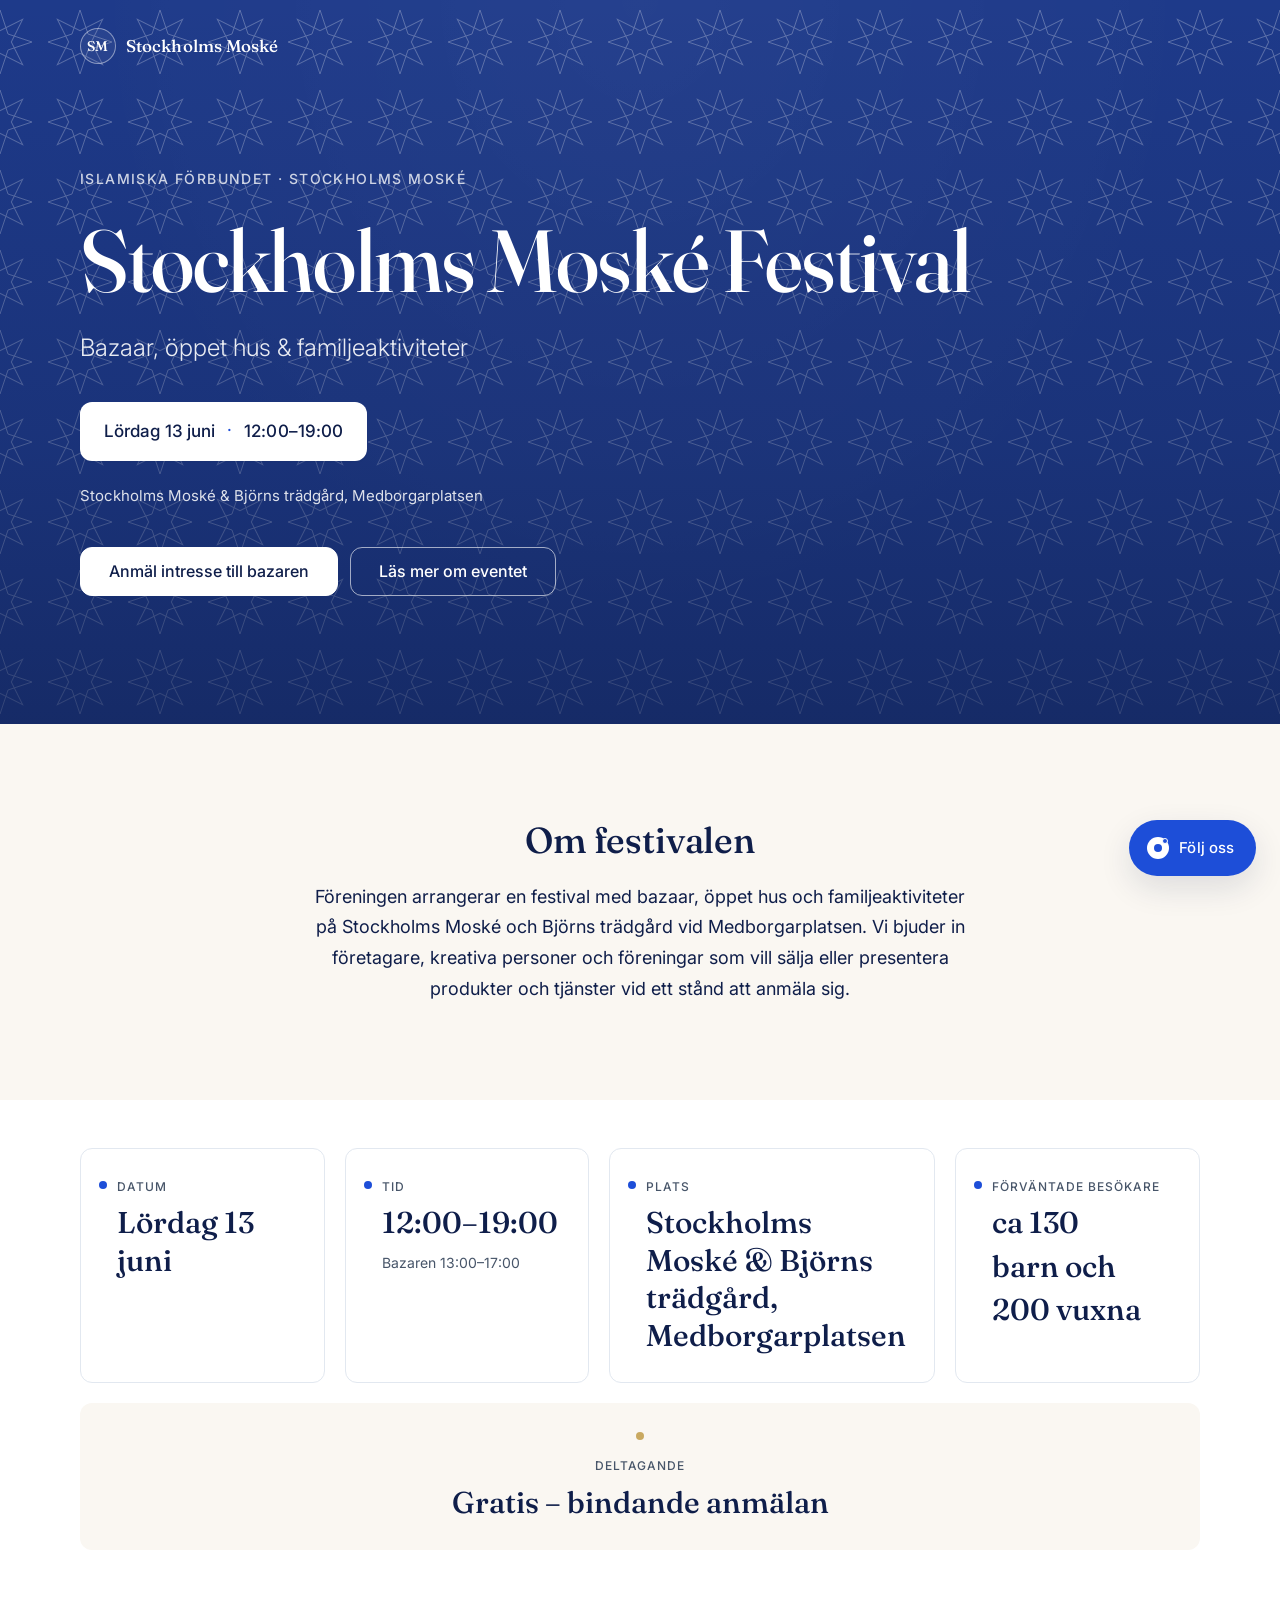
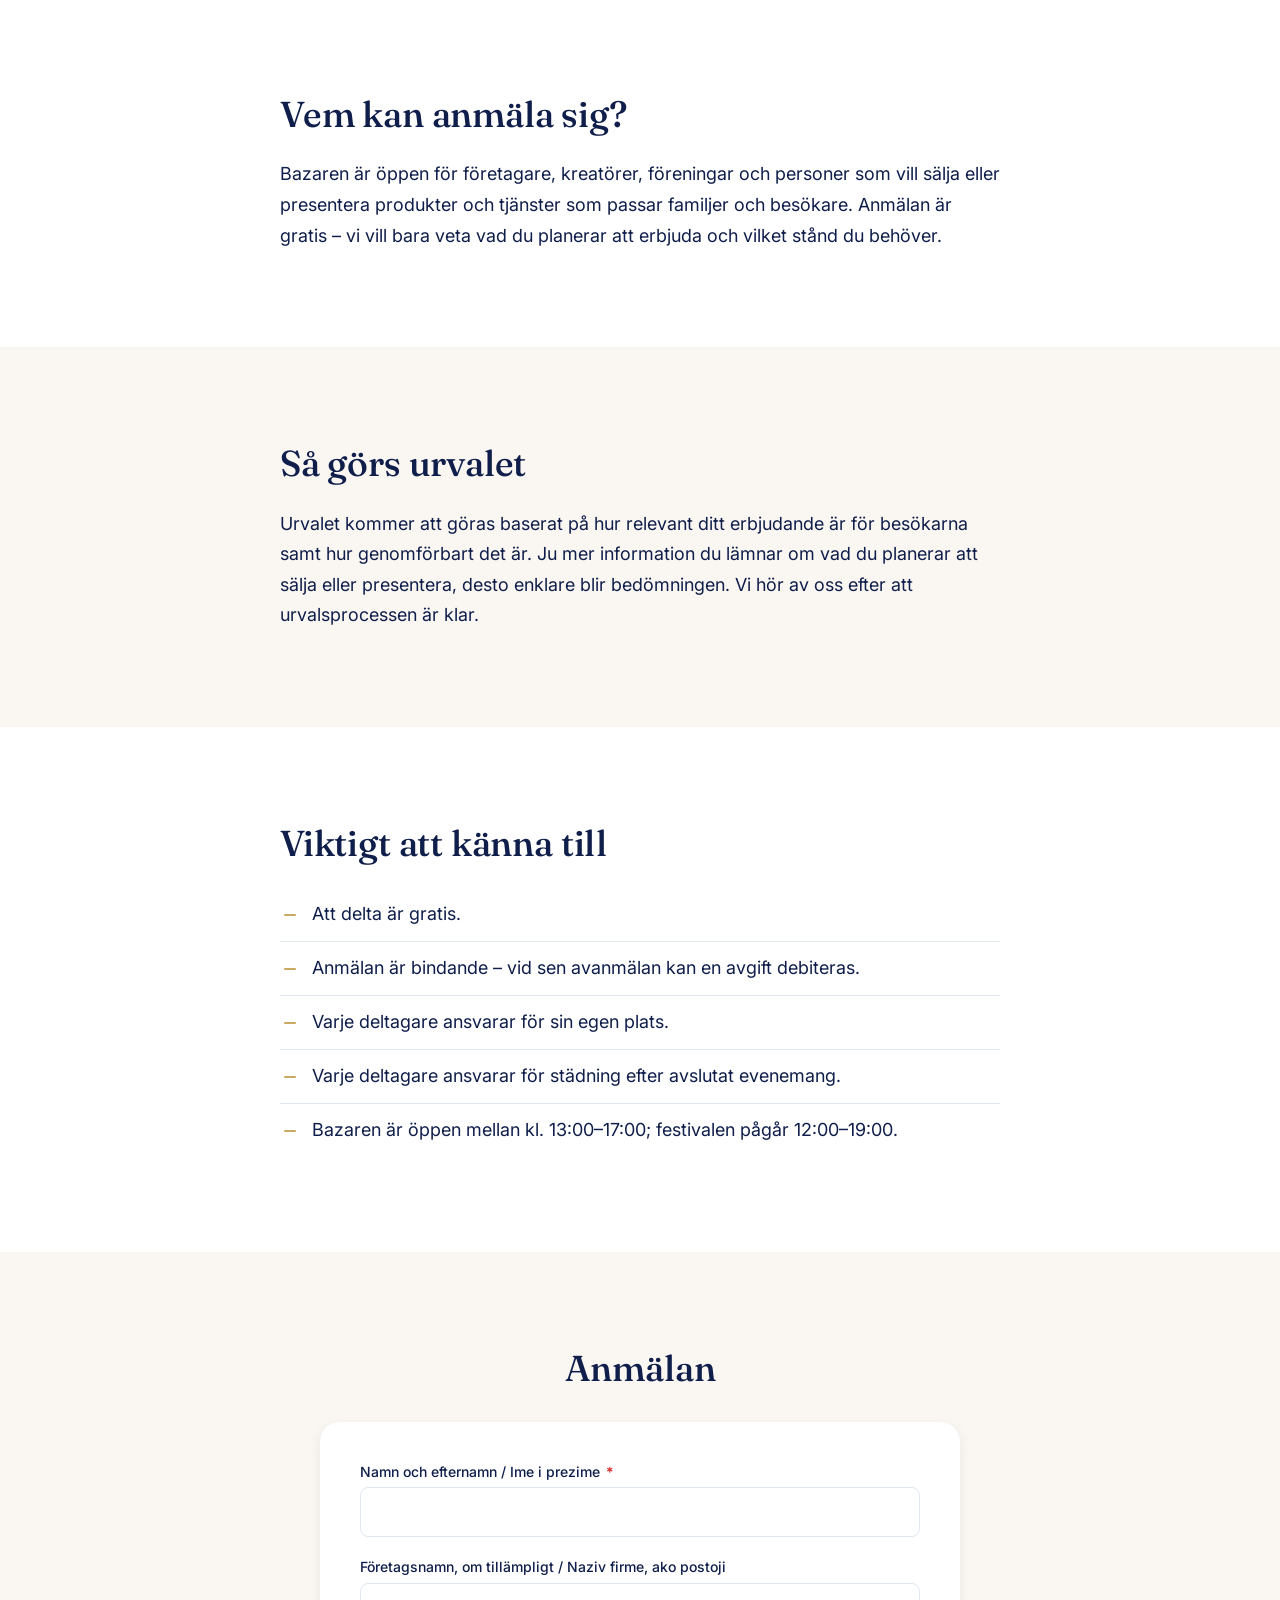
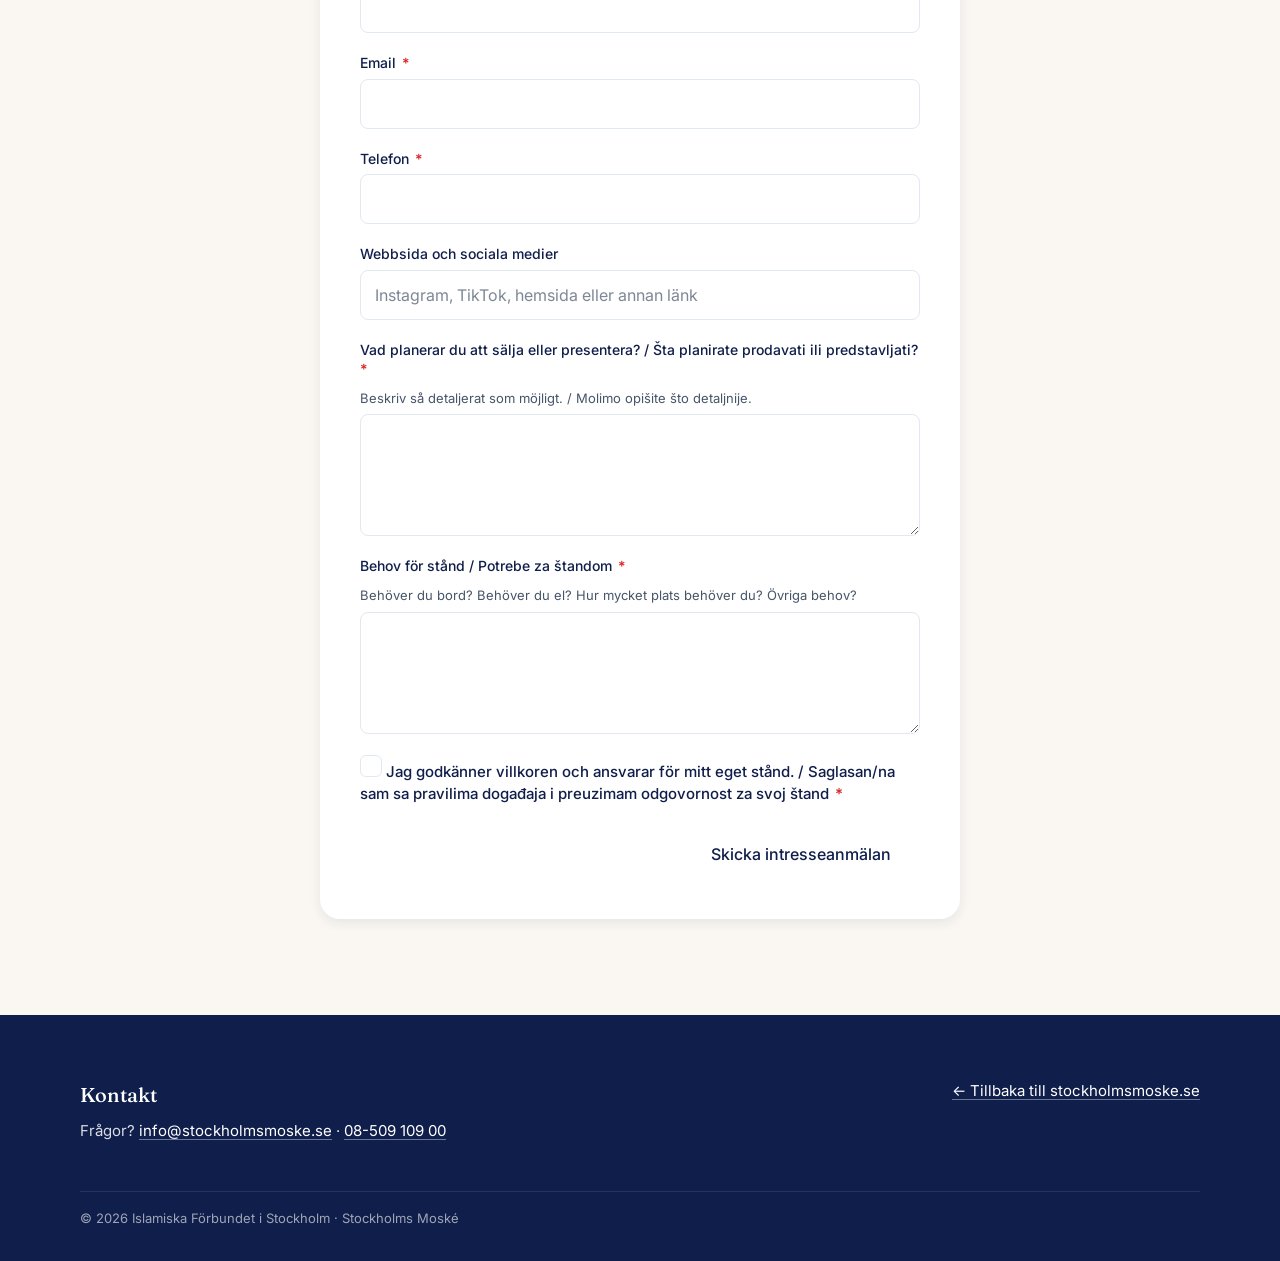
==== bajram-basar/index.html @ af9300a0 "Update deploy domain to stockholmsmoske.karimkhalil.se Site is hosted as a subdomain on karimkhalil." ====
<!DOCTYPE html>
<html lang="sv">
<head>
  <meta charset="utf-8">
  <meta name="viewport" content="width=device-width, initial-scale=1">

  <title>Stockholms Moské Festival – Bazaar, öppet hus & familjeaktiviteter</title>
  <meta name="description" content="Stockholms Moské Festival 2026 – bazaar, öppet hus och familjeaktiviteter på Medborgarplatsen. Anmäl ditt intresse till bazaren här.">

  <meta name="theme-color" content="#0f1e4a">
  <meta name="robots" content="index,follow">

  <!-- Open Graph -->
  <meta property="og:type" content="website">
  <meta property="og:locale" content="sv_SE">
  <meta property="og:site_name" content="Stockholms Moské">
  <meta property="og:title" content="Stockholms Moské Festival – Bazaar, öppet hus & familjeaktiviteter">
  <meta property="og:description" content="Stockholms Moské Festival 2026 – bazaar, öppet hus och familjeaktiviteter på Medborgarplatsen. Anmäl ditt intresse till bazaren här.">
  <meta property="og:image" content="assets/og-festival.jpg">
  <meta property="og:url" content="https://stockholmsmoske.karimkhalil.se/bajram-basar/">

  <!-- Twitter card -->
  <meta name="twitter:card" content="summary_large_image">
  <meta name="twitter:title" content="Stockholms Moské Festival – Bazaar, öppet hus & familjeaktiviteter">
  <meta name="twitter:description" content="Stockholms Moské Festival 2026 – bazaar, öppet hus och familjeaktiviteter på Medborgarplatsen. Anmäl ditt intresse till bazaren här.">
  <meta name="twitter:image" content="assets/og-festival.jpg">

  <!-- Fonts -->
  <link rel="preconnect" href="https://fonts.googleapis.com">
  <link rel="preconnect" href="https://fonts.gstatic.com" crossorigin>
  <link rel="stylesheet" href="https://fonts.googleapis.com/css2?family=Fraunces:opsz,wght@9..144,400..700&family=Inter:wght@300..700&display=swap">

  <link rel="icon" href="assets/favicon.svg" type="image/svg+xml">
  <link rel="alternate icon" href="assets/favicon.ico">

  <link rel="stylesheet" href="styles.css">
</head>
<body>

  <a href="#main-content" class="skip-link">Hoppa till innehåll</a>

  <header class="site-header" role="banner">
    <div class="site-header__inner">
      <a class="site-logo" href="https://stockholmsmoske.se" aria-label="Stockholms Moské – startsida">
        <span class="site-logo__mark" aria-hidden="true">SM</span>
        <span class="site-logo__text">Stockholms Moské</span>
      </a>
    </div>
  </header>

  <main id="main-content">

    <section id="hero" class="hero" aria-labelledby="hero-title">
      <div class="hero__inner">
        <p class="hero__eyebrow">Islamiska Förbundet · Stockholms Moské</p>
        <h1 id="hero-title" class="hero__title" data-bind="eventTitle">Stockholms Moské Festival</h1>
        <p class="hero__subtitle" data-bind="eventSubtitle">Bazaar, öppet hus &amp; familjeaktiviteter</p>

        <div class="hero__meta">
          <span class="hero__meta-item hero__meta-item--date" data-bind="eventDate">Lördag 13 juni</span>
          <span class="hero__meta-sep" aria-hidden="true">·</span>
          <span class="hero__meta-item hero__meta-item--time" data-bind="eventTime">12:00–19:00</span>
        </div>

        <p class="hero__location" data-bind="eventLocation">Stockholms Moské &amp; Björns trädgård, Medborgarplatsen</p>

        <div class="hero__cta" role="group" aria-label="Snabblänkar">
          <a class="btn btn--primary" href="#anmal" data-bind="heroButtonText">Anmäl intresse till bazaren</a>
          <a class="btn btn--secondary" href="#info">Läs mer om eventet</a>
        </div>
      </div>
    </section>

    <section id="info" class="section section--intro" aria-labelledby="info-title">
      <div class="section__inner">
        <h2 id="info-title" class="section__title">Om festivalen</h2>
        <p class="section__lede" data-bind="introText">Föreningen arrangerar en festival med bazaar, öppet hus och familjeaktiviteter på Stockholms Moské och Björns trädgård vid Medborgarplatsen. Vi bjuder in företagare, kreativa personer och föreningar som vill sälja eller presentera produkter och tjänster vid ett stånd att anmäla sig.</p>
      </div>
    </section>

    <section id="info-cards" class="section section--cards" aria-labelledby="info-cards-title">
      <div class="section__inner">
        <h2 id="info-cards-title" class="section__title visually-hidden">Snabbfakta</h2>

        <ul class="info-cards" role="list">
          <li class="info-card">
            <span class="info-card__label">Datum</span>
            <span class="info-card__value" data-bind="eventDate">Lördag 13 juni</span>
          </li>
          <li class="info-card">
            <span class="info-card__label">Tid</span>
            <span class="info-card__value" data-bind="eventTime">12:00–19:00</span>
            <span class="info-card__sub">Bazaren <span data-bind="bazaarTime">13:00–17:00</span></span>
          </li>
          <li class="info-card">
            <span class="info-card__label">Plats</span>
            <span class="info-card__value" data-bind="eventLocation">Stockholms Moské &amp; Björns trädgård, Medborgarplatsen</span>
          </li>
          <li class="info-card">
            <span class="info-card__label">Förväntade besökare</span>
            <span class="info-card__value">
              <span data-bind="expectedChildren">130</span> barn
              <span class="info-card__plus" aria-hidden="true">+</span>
              <span data-bind="expectedAdults">200</span> vuxna
            </span>
          </li>
          <li class="info-card info-card--accent">
            <span class="info-card__label">Deltagande</span>
            <span class="info-card__value">Gratis – bindande anmälan</span>
          </li>
        </ul>
      </div>
    </section>

    <section id="vem" class="section section--text" aria-labelledby="vem-title">
      <div class="section__inner">
        <h2 id="vem-title" class="section__title">Vem kan anmäla sig?</h2>
        <p class="section__body" data-bind="whoCanApplyText">Bazaren är öppen för företagare, kreatörer, föreningar och personer som vill sälja eller presentera produkter och tjänster som passar familjer och besökare. Anmälan är gratis – vi vill bara veta vad du planerar att erbjuda och vilket stånd du behöver.</p>
      </div>
    </section>

    <section id="urval" class="section section--text section--alt" aria-labelledby="urval-title">
      <div class="section__inner">
        <h2 id="urval-title" class="section__title">Så görs urvalet</h2>
        <p class="section__body" data-bind="selectionText">Urvalet kommer att göras baserat på hur relevant ditt erbjudande är för besökarna samt hur genomförbart det är. Ju mer information du lämnar om vad du planerar att sälja eller presentera, desto enklare blir bedömningen. Vi hör av oss efter att urvalsprocessen är klar.</p>
      </div>
    </section>

    <section id="viktigt" class="section section--text" aria-labelledby="viktigt-title">
      <div class="section__inner">
        <h2 id="viktigt-title" class="section__title">Viktigt att känna till</h2>
        <div class="markdown" data-bind="importantInfoText">
          <ul>
            <li>Att delta är gratis.</li>
            <li>Anmälan är bindande – vid sen avanmälan kan en avgift debiteras.</li>
            <li>Varje deltagare ansvarar för sin egen plats.</li>
            <li>Varje deltagare ansvarar för städning efter avslutat evenemang.</li>
            <li>Bazaren är öppen mellan kl. 13:00–17:00; festivalen pågår 12:00–19:00.</li>
          </ul>
        </div>
      </div>
    </section>

    <section id="anmal" class="section section--form" aria-labelledby="anmal-title">
      <div class="section__inner">
        <h2 id="anmal-title" class="section__title">Anmälan</h2>

        <!-- Form byggs dynamiskt av script.js, men honeypot-template finns här som referens -->
        <div id="form-container" hidden></div>
        <div id="exhibitors-container" hidden></div>

        <noscript>
          <div class="noscript-fallback" role="alert">
            <p>Anmälningsformuläret kräver JavaScript. Skicka istället din intresseanmälan via e-post till <a href="mailto:info@stockholmsmoske.se">info@stockholmsmoske.se</a> så återkommer vi.</p>
          </div>
        </noscript>
      </div>
    </section>

  </main>

  <footer class="site-footer" role="contentinfo">
    <div class="site-footer__inner">
      <div class="site-footer__contact">
        <h2 class="site-footer__title">Kontakt</h2>
        <p>Frågor? <a href="mailto:info@stockholmsmoske.se">info@stockholmsmoske.se</a> · <a href="tel:+46850910900">08-509 109 00</a></p>
      </div>

      <nav class="site-footer__nav" aria-label="Sekundär navigation">
        <a class="site-footer__back" href="https://stockholmsmoske.se">← Tillbaka till stockholmsmoske.se</a>
      </nav>

      <p class="site-footer__copy">© <span id="footer-year">2026</span> Islamiska Förbundet i Stockholm · Stockholms Moské</p>
    </div>
  </footer>

  <button id="social-fab" type="button" aria-label="Följ Stockholms Moské" aria-haspopup="dialog" aria-expanded="false">
    <span class="social-fab__icon" aria-hidden="true"></span>
    <span class="social-fab__text">Följ oss</span>
  </button>

  <dialog id="social-dialog" class="social-dialog" aria-labelledby="social-dialog-title">
    <div class="social-dialog__inner">
      <div class="social-dialog__head">
        <h2 id="social-dialog-title" class="social-dialog__title">Följ Stockholms Moské</h2>
        <button type="button" class="dialog__close" aria-label="Stäng">×</button>
      </div>
      <ul id="social-list" class="social-list" role="list"></ul>
    </div>
  </dialog>

  <script src="config.js"></script>
  <script src="script.js" defer></script>
</body>
</html>
---- bajram-basar/styles.css ----
/* ==========================================================================
   Stockholms Moské Festival 2026 – Publik sida
   Mobile-first CSS. Breakpoints: 640px, 768px, 1024px, 1280px.
   ========================================================================== */

/* --------------------------------------------------------------------------
   1. Designtokens (matchar SPEC §4)
   -------------------------------------------------------------------------- */
:root {
  /* Navy / royal blue – primärfärg */
  --sm-blue-900: #0f1e4a;
  --sm-blue-800: #172554;
  --sm-blue-700: #1e3a8a;
  --sm-blue-600: #1d4ed8;
  --sm-blue-500: #3b82f6;
  --sm-blue-50:  #eff6ff;

  /* Innehållssektioner */
  --sm-cream: #faf7f2;
  --sm-white: #ffffff;
  --sm-text: #0f1e4a;
  --sm-text-muted: #475569;
  --sm-border: #e2e8f0;

  /* Accenter (sparsamt) */
  --sm-brass: #c9a961;
  --sm-success: #16a34a;
  --sm-error: #dc2626;
  --sm-warning: #d97706;

  /* Layout */
  --sm-radius-sm: 8px;
  --sm-radius-md: 12px;
  --sm-radius-lg: 20px;
  --sm-shadow-sm: 0 1px 2px rgba(15,30,74,0.06);
  --sm-shadow-md: 0 4px 12px rgba(15,30,74,0.08);
  --sm-shadow-lg: 0 12px 32px rgba(15,30,74,0.12);

  /* Typografi */
  --sm-font-display: 'Fraunces', Georgia, 'Times New Roman', serif;
  --sm-font-body: 'Inter', system-ui, -apple-system, 'Segoe UI', sans-serif;

  /* Övriga interna tokens */
  --sm-container: 1120px;
  --sm-container-narrow: 720px;
  --sm-container-form: 640px;
  --sm-transition: 150ms ease;
}

/* --------------------------------------------------------------------------
   2. Minimal reset
   -------------------------------------------------------------------------- */
*,
*::before,
*::after {
  box-sizing: border-box;
}

html {
  -webkit-text-size-adjust: 100%;
  scroll-behavior: smooth;
}

body,
h1, h2, h3, h4, h5, h6,
p, ul, ol, dl, dd, figure, blockquote {
  margin: 0;
}

ul, ol {
  padding: 0;
}

ul[role="list"],
ol[role="list"] {
  list-style: none;
}

body {
  min-height: 100vh;
  font-family: var(--sm-font-body);
  font-size: 1rem;
  line-height: 1.6;
  color: var(--sm-text);
  background: var(--sm-white);
  -webkit-font-smoothing: antialiased;
  -moz-osx-font-smoothing: grayscale;
  text-rendering: optimizeLegibility;
}

img,
svg {
  display: block;
  max-width: 100%;
  height: auto;
}

a {
  color: var(--sm-blue-600);
  text-decoration-thickness: 1px;
  text-underline-offset: 2px;
  transition: color var(--sm-transition);
}

a:hover {
  color: var(--sm-blue-700);
}

a:focus-visible,
button:focus-visible,
input:focus-visible,
textarea:focus-visible,
select:focus-visible,
[tabindex]:focus-visible {
  outline: 2px solid var(--sm-blue-600);
  outline-offset: 2px;
  border-radius: 2px;
}

button {
  font: inherit;
  color: inherit;
  cursor: pointer;
}

/* --------------------------------------------------------------------------
   3. Hjälpklasser
   -------------------------------------------------------------------------- */
.visually-hidden,
.sr-only {
  position: absolute !important;
  width: 1px;
  height: 1px;
  padding: 0;
  margin: -1px;
  overflow: hidden;
  clip: rect(0,0,0,0);
  white-space: nowrap;
  border: 0;
}

/* Skip-link – sr-only när unfocused, syns vid focus */
.skip-link {
  position: absolute;
  top: 0;
  left: 0;
  z-index: 1000;
  padding: 12px 20px;
  background: var(--sm-blue-900);
  color: var(--sm-white);
  font-weight: 600;
  text-decoration: none;
  border-radius: 0 0 var(--sm-radius-sm) 0;
  transform: translateY(-110%);
  transition: transform var(--sm-transition);
}

.skip-link:focus,
.skip-link:focus-visible {
  transform: translateY(0);
  outline: 2px solid var(--sm-brass);
  outline-offset: 2px;
}

/* --------------------------------------------------------------------------
   4. Layout-hjälpare
   -------------------------------------------------------------------------- */
.section {
  padding: 64px 20px;
}

.section__inner {
  max-width: var(--sm-container-narrow);
  margin: 0 auto;
}

@media (min-width: 768px) {
  .section {
    padding: 80px 32px;
  }
}

@media (min-width: 1024px) {
  .section {
    padding: 96px 40px;
  }
}

/* --------------------------------------------------------------------------
   5. Header (transparent, ovanpå hero)
   -------------------------------------------------------------------------- */
.site-header {
  position: absolute;
  top: 0;
  left: 0;
  right: 0;
  z-index: 10;
  padding: 20px;
}

.site-header__inner {
  max-width: var(--sm-container);
  margin: 0 auto;
  display: flex;
  align-items: center;
  justify-content: space-between;
}

.site-logo {
  display: inline-flex;
  align-items: center;
  gap: 10px;
  color: var(--sm-white);
  text-decoration: none;
  font-weight: 500;
}

.site-logo:hover {
  color: var(--sm-cream);
}

.site-logo__mark {
  display: inline-grid;
  place-items: center;
  width: 36px;
  height: 36px;
  border-radius: 50%;
  border: 1px solid rgba(255,255,255,0.45);
  font-family: var(--sm-font-display);
  font-size: 14px;
  font-weight: 500;
  letter-spacing: 0.02em;
  background: rgba(255,255,255,0.05);
}

.site-logo__text {
  font-family: var(--sm-font-display);
  font-size: 1.0625rem;
  letter-spacing: 0.005em;
}

@media (min-width: 768px) {
  .site-header {
    padding: 28px 32px;
  }
}

/* --------------------------------------------------------------------------
   6. Hero
   -------------------------------------------------------------------------- */
.hero {
  position: relative;
  isolation: isolate;
  padding: 128px 20px 64px;
  background: var(--sm-blue-700);
  color: var(--sm-white);
  overflow: hidden;
}

/* Diskret geometriskt mönster – åttauddig stjärna i låg opacitet (~5%) */
.hero::before {
  content: "";
  position: absolute;
  inset: 0;
  z-index: -1;
  background-image:
    radial-gradient(ellipse at top, rgba(255,255,255,0.06), transparent 60%),
    url("data:image/svg+xml;utf8,<svg xmlns='http://www.w3.org/2000/svg' width='80' height='80' viewBox='0 0 80 80'><g fill='none' stroke='%23ffffff' stroke-width='1' opacity='0.5'><path d='M40 8 L48 32 L72 40 L48 48 L40 72 L32 48 L8 40 L32 32 Z'/><path d='M40 8 L48 32 L72 40 L48 48 L40 72 L32 48 L8 40 L32 32 Z' transform='rotate(45 40 40)'/></g></svg>");
  background-size: auto, 80px 80px;
  background-position: center top, center;
  background-repeat: no-repeat, repeat;
  opacity: 0.55;
  mix-blend-mode: screen;
  pointer-events: none;
}

/* Mjuk fade neråt så mönstret inte konkurrerar med text */
.hero::after {
  content: "";
  position: absolute;
  inset: 0;
  z-index: -1;
  background: linear-gradient(180deg,
    rgba(15,30,74,0) 0%,
    rgba(15,30,74,0.25) 60%,
    rgba(15,30,74,0.55) 100%);
  pointer-events: none;
}

.hero__inner {
  max-width: var(--sm-container);
  margin: 0 auto;
  display: flex;
  flex-direction: column;
  gap: 20px;
}

.hero__eyebrow {
  font-family: var(--sm-font-body);
  font-size: 14px;
  font-weight: 500;
  text-transform: uppercase;
  letter-spacing: 0.1em;
  color: rgba(255,255,255,0.78);
  margin: 0;
}

.hero__title {
  font-family: var(--sm-font-display);
  font-size: clamp(2.5rem, 6vw + 1rem, 5.5rem);
  font-weight: 500;
  line-height: 1.05;
  letter-spacing: -0.015em;
  color: var(--sm-white);
  margin: 0;
  /* Variable font axes – tightare optical size för stora rubriker */
  font-variation-settings: "opsz" 144;
}

.hero__subtitle {
  font-family: var(--sm-font-body);
  font-size: clamp(1.125rem, 1.5vw + 0.5rem, 1.5rem);
  font-weight: 300;
  line-height: 1.45;
  max-width: 36ch;
  opacity: 0.9;
  margin: 0;
}

.hero__meta {
  display: inline-flex;
  flex-wrap: wrap;
  align-items: center;
  gap: 12px;
  margin-top: 12px;
  padding: 14px 20px;
  background: var(--sm-white);
  color: var(--sm-blue-900);
  border-radius: var(--sm-radius-md);
  align-self: flex-start;
  box-shadow: var(--sm-shadow-sm);
}

.hero__meta-item {
  font-family: var(--sm-font-body);
  font-size: 1rem;
  font-weight: 500;
  letter-spacing: 0.005em;
}

.hero__meta-item--date {
  color: var(--sm-blue-900);
}

.hero__meta-sep {
  color: var(--sm-blue-600);
  font-weight: 500;
}

.hero__location {
  font-family: var(--sm-font-body);
  font-size: 0.9375rem;
  opacity: 0.85;
  margin: 0;
  line-height: 1.5;
}

.hero__cta {
  display: flex;
  flex-direction: column;
  gap: 12px;
  margin-top: 16px;
}

@media (min-width: 640px) {
  .hero__cta {
    flex-direction: row;
    flex-wrap: wrap;
  }

  .hero__meta {
    padding: 16px 24px;
  }

  .hero__meta-item {
    font-size: 1.0625rem;
  }
}

@media (min-width: 768px) {
  .hero {
    padding: 144px 32px 96px;
  }

  .hero__inner {
    gap: 24px;
  }
}

@media (min-width: 1024px) {
  .hero {
    padding: 168px 40px 128px;
  }
}

/* --------------------------------------------------------------------------
   7. Knappar
   -------------------------------------------------------------------------- */
.btn {
  display: inline-flex;
  align-items: center;
  justify-content: center;
  gap: 8px;
  padding: 14px 28px;
  font-family: var(--sm-font-body);
  font-size: 1rem;
  font-weight: 500;
  line-height: 1.2;
  text-decoration: none;
  border: 1px solid transparent;
  border-radius: var(--sm-radius-md);
  cursor: pointer;
  transition:
    background-color var(--sm-transition),
    color var(--sm-transition),
    border-color var(--sm-transition),
    transform var(--sm-transition);
  white-space: nowrap;
}

.btn:active {
  transform: translateY(1px);
}

.btn--primary {
  background: var(--sm-white);
  color: var(--sm-blue-900);
  border-color: var(--sm-white);
}

.btn--primary:hover,
.btn--primary:focus-visible {
  background: var(--sm-cream);
  color: var(--sm-blue-900);
  border-color: var(--sm-cream);
}

.btn--secondary {
  background: transparent;
  color: var(--sm-white);
  border-color: rgba(255,255,255,0.6);
}

.btn--secondary:hover,
.btn--secondary:focus-visible {
  background: var(--sm-white);
  color: var(--sm-blue-900);
  border-color: var(--sm-white);
}

.btn--submit {
  background: var(--sm-blue-600);
  color: var(--sm-white);
  border-color: var(--sm-blue-600);
  width: 100%;
  padding: 14px 28px;
}

.btn--submit:hover,
.btn--submit:focus-visible {
  background: var(--sm-blue-700);
  border-color: var(--sm-blue-700);
}

.btn--submit:disabled,
.btn--submit[aria-disabled="true"] {
  opacity: 0.6;
  cursor: not-allowed;
  transform: none;
}

@media (min-width: 640px) {
  .btn--submit {
    width: auto;
    min-width: 240px;
  }
}

/* --------------------------------------------------------------------------
   8. Sektionstitlar och löpande text
   -------------------------------------------------------------------------- */
.section__title {
  font-family: var(--sm-font-display);
  font-size: clamp(1.75rem, 2vw + 1rem, 2.25rem);
  font-weight: 500;
  line-height: 1.15;
  letter-spacing: -0.005em;
  color: var(--sm-blue-900);
  margin: 0 0 24px;
}

.section__lede {
  font-family: var(--sm-font-body);
  font-size: 1.125rem;
  line-height: 1.7;
  color: var(--sm-text);
  margin: 0;
}

.section__body {
  font-family: var(--sm-font-body);
  font-size: 1.0625rem;
  line-height: 1.7;
  color: var(--sm-text);
  margin: 0;
}

@media (min-width: 768px) {
  .section__body,
  .section__lede {
    font-size: 1.125rem;
  }
}

/* --------------------------------------------------------------------------
   9. Intro-sektion
   -------------------------------------------------------------------------- */
.section--intro {
  background: var(--sm-cream);
}

.section--intro .section__inner {
  text-align: center;
}

.section--intro .section__title {
  margin-bottom: 20px;
}

.section--intro .section__lede {
  max-width: 60ch;
  margin: 0 auto;
}

/* --------------------------------------------------------------------------
   10. Info-kort
   -------------------------------------------------------------------------- */
.section--cards {
  background: var(--sm-white);
  padding-top: 48px;
  padding-bottom: 48px;
}

.section--cards .section__inner {
  max-width: var(--sm-container);
}

.info-cards {
  display: grid;
  grid-template-columns: 1fr;
  gap: 16px;
  list-style: none;
  padding: 0;
  margin: 0;
}

.info-card {
  position: relative;
  background: var(--sm-white);
  border: 1px solid var(--sm-border);
  border-radius: var(--sm-radius-md);
  padding: 24px 24px 24px 32px;
  display: flex;
  flex-direction: column;
  gap: 8px;
  transition: border-color var(--sm-transition), box-shadow var(--sm-transition);
}

.info-card::before {
  content: "";
  position: absolute;
  left: 16px;
  top: 28px;
  width: 8px;
  height: 8px;
  border-radius: 50%;
  background: var(--sm-blue-600);
}

.info-card:hover {
  border-color: var(--sm-blue-50);
  box-shadow: var(--sm-shadow-sm);
}

.info-card--accent {
  background: var(--sm-cream);
  border-color: transparent;
}

.info-card--accent::before {
  background: var(--sm-brass);
}

.info-card__label {
  font-family: var(--sm-font-body);
  font-size: 12px;
  font-weight: 500;
  text-transform: uppercase;
  letter-spacing: 0.08em;
  color: var(--sm-text-muted);
}

.info-card__value {
  font-family: var(--sm-font-display);
  font-size: 1.4375rem;
  font-weight: 500;
  line-height: 1.25;
  color: var(--sm-blue-900);
  display: flex;
  flex-wrap: wrap;
  align-items: baseline;
  gap: 6px;
}

.info-card__plus {
  color: var(--sm-blue-600);
  font-weight: 400;
  margin: 0 2px;
}

.info-card__sub {
  font-family: var(--sm-font-body);
  font-size: 0.875rem;
  color: var(--sm-text-muted);
  margin-top: 2px;
}

@media (min-width: 768px) {
  .info-cards {
    grid-template-columns: repeat(2, 1fr);
    gap: 20px;
  }

  .info-card {
    padding: 28px 28px 28px 36px;
  }

  .info-card::before {
    left: 18px;
    top: 32px;
  }

  .info-card__value {
    font-size: 1.5rem;
  }
}

@media (min-width: 1024px) {
  .info-cards {
    grid-template-columns: repeat(4, 1fr);
  }

  /* Femte kortet "Deltagande" tar full bredd på desktop */
  .info-cards .info-card--accent {
    grid-column: 1 / -1;
    text-align: center;
    padding-left: 28px;
  }

  .info-cards .info-card--accent::before {
    position: relative;
    left: auto;
    top: auto;
    margin: 0 auto 8px;
  }

  .info-cards .info-card--accent .info-card__value {
    justify-content: center;
  }

  .info-card__value {
    font-size: 1.75rem;
  }
}

@media (min-width: 1280px) {
  .info-card__value {
    font-size: 1.875rem;
  }
}

/* --------------------------------------------------------------------------
   11. Text-sektioner (vem, urval, viktigt)
   -------------------------------------------------------------------------- */
.section--text {
  background: var(--sm-white);
}

.section--alt {
  background: var(--sm-cream);
}

.section--text .section__inner {
  max-width: var(--sm-container-narrow);
}

.markdown ul,
.markdown ol {
  margin: 16px 0 0;
  padding-left: 0;
  list-style: none;
}

.markdown li {
  position: relative;
  padding: 10px 0 10px 28px;
  font-family: var(--sm-font-body);
  font-size: 1.0625rem;
  line-height: 1.6;
  color: var(--sm-text);
  border-bottom: 1px solid var(--sm-border);
}

.markdown li:last-child {
  border-bottom: 0;
}

.markdown li::before {
  content: "";
  position: absolute;
  left: 4px;
  top: 22px;
  width: 12px;
  height: 2px;
  background: var(--sm-brass);
  border-radius: 2px;
}

@media (min-width: 768px) {
  .markdown li {
    font-size: 1.125rem;
    padding: 12px 0 12px 32px;
  }

  .markdown li::before {
    top: 26px;
  }
}

/* --------------------------------------------------------------------------
   12. Formulär (#anmal)
   -------------------------------------------------------------------------- */
.section--form {
  background: var(--sm-cream);
}

.section--form .section__inner {
  max-width: var(--sm-container-form);
}

.section--form .section__title {
  text-align: center;
  margin-bottom: 32px;
}

#form-container,
#exhibitors-container {
  /* JS togglar [hidden]; behåll natural flow när visible */
}

#form-container[hidden],
#exhibitors-container[hidden] {
  display: none !important;
}

/* Formulärkort */
.form-card,
#form-container > form {
  background: var(--sm-white);
  border-radius: var(--sm-radius-lg);
  padding: 24px;
  box-shadow: var(--sm-shadow-md);
}

@media (min-width: 768px) {
  .form-card,
  #form-container > form {
    padding: 40px;
  }
}

/* Field-grupper */
.field {
  display: flex;
  flex-direction: column;
  gap: 6px;
  margin-bottom: 20px;
}

.field:last-of-type {
  margin-bottom: 24px;
}

.field__label,
.field label {
  font-family: var(--sm-font-body);
  font-size: 14px;
  font-weight: 500;
  color: var(--sm-text);
  line-height: 1.4;
}

.field__required {
  color: var(--sm-error);
  margin-left: 2px;
  font-weight: 600;
}

.field__helper {
  font-family: var(--sm-font-body);
  font-size: 13px;
  color: var(--sm-text-muted);
  line-height: 1.5;
  margin-top: 4px;
}

.field__error {
  font-family: var(--sm-font-body);
  font-size: 13px;
  color: var(--sm-error);
  line-height: 1.5;
  margin-top: 4px;
  display: none;
}

.field--invalid .field__error {
  display: block;
}

/* Inputs */
.field input[type="text"],
.field input[type="email"],
.field input[type="tel"],
.field input[type="url"],
.field input[type="number"],
.field textarea,
.field select {
  width: 100%;
  padding: 12px 14px;
  font-family: var(--sm-font-body);
  font-size: 16px; /* iOS undviker autozoom */
  line-height: 1.5;
  color: var(--sm-text);
  background: var(--sm-white);
  border: 1px solid var(--sm-border);
  border-radius: var(--sm-radius-sm);
  transition:
    border-color var(--sm-transition),
    box-shadow var(--sm-transition),
    background-color var(--sm-transition);
  -webkit-appearance: none;
  appearance: none;
}

.field textarea {
  min-height: 120px;
  resize: vertical;
  font-family: var(--sm-font-body);
}

.field select {
  background-image:
    url("data:image/svg+xml;utf8,<svg xmlns='http://www.w3.org/2000/svg' width='14' height='14' viewBox='0 0 14 14'><path fill='none' stroke='%231e3a8a' stroke-width='1.5' stroke-linecap='round' stroke-linejoin='round' d='M3 5l4 4 4-4'/></svg>");
  background-repeat: no-repeat;
  background-position: right 14px center;
  padding-right: 40px;
}

.field input::placeholder,
.field textarea::placeholder {
  color: var(--sm-text-muted);
  opacity: 0.7;
}

.field input:focus,
.field textarea:focus,
.field select:focus {
  border-color: var(--sm-blue-600);
  outline: 2px solid var(--sm-blue-50);
  outline-offset: 0;
  box-shadow: 0 0 0 4px var(--sm-blue-50);
}

/* Invalid */
.field--invalid input,
.field--invalid textarea,
.field--invalid select {
  border-color: var(--sm-error);
  background-color: rgba(220, 38, 38, 0.04);
}

.field--invalid input:focus,
.field--invalid textarea:focus,
.field--invalid select:focus {
  border-color: var(--sm-error);
  box-shadow: 0 0 0 4px rgba(220, 38, 38, 0.12);
  outline-color: rgba(220, 38, 38, 0.18);
}

/* Checkbox */
.field--checkbox {
  flex-direction: row;
  align-items: flex-start;
  gap: 12px;
}

.field--checkbox input[type="checkbox"] {
  appearance: none;
  -webkit-appearance: none;
  flex-shrink: 0;
  width: 22px;
  height: 22px;
  margin: 1px 0 0;
  border: 1.5px solid var(--sm-border);
  border-radius: 6px;
  background: var(--sm-white);
  cursor: pointer;
  position: relative;
  transition:
    background-color var(--sm-transition),
    border-color var(--sm-transition);
}

.field--checkbox input[type="checkbox"]:hover {
  border-color: var(--sm-blue-600);
}

.field--checkbox input[type="checkbox"]:checked {
  background: var(--sm-blue-600);
  border-color: var(--sm-blue-600);
}

.field--checkbox input[type="checkbox"]:checked::after {
  content: "";
  position: absolute;
  left: 6px;
  top: 2px;
  width: 6px;
  height: 11px;
  border: solid var(--sm-white);
  border-width: 0 2px 2px 0;
  transform: rotate(45deg);
}

.field--checkbox input[type="checkbox"]:focus-visible {
  outline: 2px solid var(--sm-blue-600);
  outline-offset: 3px;
}

.field--checkbox label {
  font-size: 0.9375rem;
  line-height: 1.5;
  color: var(--sm-text);
  cursor: pointer;
}

.field--checkbox.field--invalid input[type="checkbox"] {
  border-color: var(--sm-error);
}

/* Form actions */
.form-actions {
  margin-top: 24px;
  display: flex;
  flex-direction: column;
  gap: 12px;
}

@media (min-width: 640px) {
  .form-actions {
    flex-direction: row;
    align-items: center;
    justify-content: flex-end;
  }
}

/* Form-level meddelanden */
.form-message {
  margin-top: 20px;
  padding: 16px 20px;
  border-radius: var(--sm-radius-md);
  font-size: 0.9375rem;
  line-height: 1.5;
}

.form-message--success {
  background: rgba(22, 163, 74, 0.08);
  border: 1px solid rgba(22, 163, 74, 0.25);
  color: #14532d;
}

.form-message--error {
  background: rgba(220, 38, 38, 0.06);
  border: 1px solid rgba(220, 38, 38, 0.25);
  color: #7f1d1d;
}

.form-success {
  text-align: center;
  padding: 32px 16px;
}

.form-success__title {
  font-family: var(--sm-font-display);
  font-size: 1.5rem;
  color: var(--sm-blue-900);
  margin: 0 0 12px;
}

.form-success__text {
  font-size: 1.0625rem;
  color: var(--sm-text);
  line-height: 1.6;
}

/* Honeypot – helt dolt men fokuserbart vid behov */
.honeypot {
  position: absolute !important;
  left: -9999px !important;
  top: auto;
  width: 1px;
  height: 0;
  opacity: 0;
  pointer-events: none;
  tab-index: -1;
  overflow: hidden;
}

/* Closed-message när formuläret är stängt */
.closed-message {
  background: var(--sm-white);
  border: 1px solid var(--sm-border);
  border-radius: var(--sm-radius-lg);
  padding: 24px;
  text-align: center;
  font-size: 1.0625rem;
  color: var(--sm-text);
  margin-bottom: 32px;
  box-shadow: var(--sm-shadow-sm);
}

.noscript-fallback {
  background: var(--sm-white);
  border: 1px solid var(--sm-border);
  border-radius: var(--sm-radius-md);
  padding: 20px;
  font-size: 0.9375rem;
  line-height: 1.6;
}

/* --------------------------------------------------------------------------
   13. Utställarlista (#exhibitors-container)
   -------------------------------------------------------------------------- */
#exhibitors-container {
  margin-top: 8px;
}

.exhibitors-grid {
  display: grid;
  grid-template-columns: 1fr;
  gap: 16px;
  list-style: none;
  padding: 0;
  margin: 0;
}

.exhibitor-card {
  background: var(--sm-white);
  border: 1px solid var(--sm-border);
  border-radius: var(--sm-radius-md);
  padding: 24px;
  display: flex;
  flex-direction: column;
  gap: 10px;
  transition: border-color var(--sm-transition), box-shadow var(--sm-transition);
}

.exhibitor-card:hover {
  border-color: var(--sm-blue-50);
  box-shadow: var(--sm-shadow-sm);
}

.exhibitor-card__title {
  font-family: var(--sm-font-display);
  font-size: 1.25rem;
  font-weight: 500;
  color: var(--sm-blue-900);
  margin: 0;
  line-height: 1.25;
}

.exhibitor-card__chip {
  display: inline-flex;
  align-items: center;
  align-self: flex-start;
  padding: 4px 10px;
  font-family: var(--sm-font-body);
  font-size: 12px;
  font-weight: 500;
  letter-spacing: 0.04em;
  text-transform: uppercase;
  color: var(--sm-blue-700);
  background: var(--sm-blue-50);
  border-radius: 999px;
}

.exhibitor-card__description {
  font-family: var(--sm-font-body);
  font-size: 0.9375rem;
  line-height: 1.6;
  color: var(--sm-text);
  margin: 4px 0 0;
}

.exhibitor-card__links {
  display: flex;
  flex-wrap: wrap;
  gap: 16px;
  margin-top: 4px;
}

.exhibitor-card__link {
  font-family: var(--sm-font-body);
  font-size: 0.9375rem;
  color: var(--sm-blue-600);
  text-decoration: underline;
  text-underline-offset: 3px;
}

.exhibitor-card__link:hover {
  color: var(--sm-blue-700);
}

@media (min-width: 768px) {
  .exhibitors-grid {
    grid-template-columns: repeat(2, 1fr);
    gap: 20px;
  }
}

@media (min-width: 1024px) {
  .exhibitors-grid {
    grid-template-columns: repeat(3, 1fr);
  }
}

/* --------------------------------------------------------------------------
   14. Footer
   -------------------------------------------------------------------------- */
.site-footer {
  background: var(--sm-blue-900);
  color: var(--sm-white);
  padding: 48px 20px;
}

.site-footer__inner {
  max-width: var(--sm-container);
  margin: 0 auto;
  display: flex;
  flex-direction: column;
  gap: 24px;
}

.site-footer a {
  color: var(--sm-white);
  text-decoration: underline;
  text-underline-offset: 3px;
  text-decoration-color: rgba(255,255,255,0.4);
}

.site-footer a:hover {
  color: var(--sm-cream);
  text-decoration-color: var(--sm-cream);
}

.site-footer__title {
  font-family: var(--sm-font-display);
  font-size: 1.25rem;
  font-weight: 500;
  color: var(--sm-white);
  margin: 0 0 8px;
}

.site-footer__contact p {
  font-size: 0.9375rem;
  line-height: 1.6;
  color: rgba(255,255,255,0.85);
}

.site-footer__nav {
  display: flex;
  flex-wrap: wrap;
  gap: 16px;
}

.site-footer__back {
  display: inline-flex;
  align-items: center;
  gap: 6px;
  font-size: 0.9375rem;
  color: rgba(255,255,255,0.85);
}

.site-footer__copy {
  font-size: 0.8125rem;
  color: rgba(255,255,255,0.6);
  margin: 0;
  padding-top: 16px;
  border-top: 1px solid rgba(255,255,255,0.1);
}

@media (min-width: 768px) {
  .site-footer {
    padding: 64px 32px 32px;
  }

  .site-footer__inner {
    display: grid;
    grid-template-columns: 1fr auto;
    gap: 32px;
    align-items: start;
  }

  .site-footer__contact {
    grid-column: 1;
  }

  .site-footer__nav {
    grid-column: 2;
    justify-content: flex-end;
  }

  .site-footer__copy {
    grid-column: 1 / -1;
    margin-top: 16px;
  }
}

/* --------------------------------------------------------------------------
   15. Floating "Följ oss"-knapp
   -------------------------------------------------------------------------- */
.social-fab,
#social-fab {
  position: fixed;
  bottom: 20px;
  right: 20px;
  z-index: 50;
  display: inline-flex;
  align-items: center;
  gap: 10px;
  height: 56px;
  padding: 0 22px 0 18px;
  background: var(--sm-blue-600);
  color: var(--sm-white);
  border: 0;
  border-radius: 999px;
  font-family: var(--sm-font-body);
  font-size: 0.9375rem;
  font-weight: 500;
  letter-spacing: 0.005em;
  box-shadow: var(--sm-shadow-lg);
  cursor: pointer;
  transition:
    background-color var(--sm-transition),
    transform var(--sm-transition),
    box-shadow var(--sm-transition);
}

.social-fab:hover,
#social-fab:hover,
.social-fab:focus-visible,
#social-fab:focus-visible {
  background: var(--sm-blue-700);
  transform: translateY(-1px);
  box-shadow: 0 14px 36px rgba(15,30,74,0.18);
}

.social-fab:active,
#social-fab:active {
  transform: translateY(0);
}

.social-fab__icon {
  width: 22px;
  height: 22px;
  border-radius: 50%;
  background: var(--sm-white);
  position: relative;
  flex-shrink: 0;
}

.social-fab__icon::before {
  content: "";
  position: absolute;
  left: 50%;
  top: 50%;
  width: 8px;
  height: 8px;
  border-radius: 50%;
  background: var(--sm-blue-600);
  transform: translate(-50%, -50%);
}

.social-fab__icon::after {
  content: "";
  position: absolute;
  right: 1px;
  top: 1px;
  width: 6px;
  height: 6px;
  border-radius: 50%;
  background: var(--sm-blue-600);
  border: 1.5px solid var(--sm-white);
  box-sizing: border-box;
}

.social-fab__text {
  display: inline-block;
}

/* När dialogen är öppen – skjut undan FAB lätt så den inte konkurrerar */
.social-fab[aria-expanded="true"],
#social-fab[aria-expanded="true"] {
  background: var(--sm-blue-700);
}

@media (min-width: 768px) {
  .social-fab,
  #social-fab {
    bottom: 24px;
    right: 24px;
  }
}

/* --------------------------------------------------------------------------
   16. Social dialog (linktree-popup)
   -------------------------------------------------------------------------- */
dialog#social-dialog,
.social-dialog {
  border: 0;
  padding: 0;
  background: var(--sm-white);
  color: var(--sm-text);
  border-radius: var(--sm-radius-lg);
  max-width: 360px;
  width: calc(100% - 32px);
  box-shadow: var(--sm-shadow-lg);
}

dialog#social-dialog::backdrop,
.social-dialog::backdrop {
  background: rgba(15,30,74,0.6);
  backdrop-filter: blur(2px);
}

.social-dialog__inner {
  padding: 32px;
}

.social-dialog__head {
  display: flex;
  align-items: flex-start;
  justify-content: space-between;
  gap: 12px;
  margin-bottom: 20px;
}

.social-dialog__title {
  font-family: var(--sm-font-display);
  font-size: 1.25rem;
  font-weight: 500;
  color: var(--sm-blue-900);
  margin: 0;
  line-height: 1.3;
}

.dialog__close {
  flex-shrink: 0;
  width: 36px;
  height: 36px;
  display: inline-grid;
  place-items: center;
  background: transparent;
  border: 0;
  border-radius: 50%;
  font-size: 24px;
  line-height: 1;
  color: var(--sm-text-muted);
  cursor: pointer;
  transition: background-color var(--sm-transition), color var(--sm-transition);
  margin: -8px -8px 0 0;
}

.dialog__close:hover,
.dialog__close:focus-visible {
  background: var(--sm-blue-50);
  color: var(--sm-blue-900);
}

.social-list {
  list-style: none;
  padding: 0;
  margin: 0;
  display: flex;
  flex-direction: column;
  gap: 8px;
}

.social-list__item {
  margin: 0;
}

.social-list__link {
  display: flex;
  align-items: center;
  justify-content: space-between;
  gap: 12px;
  width: 100%;
  padding: 14px 18px;
  background: var(--sm-cream);
  color: var(--sm-blue-900);
  text-decoration: none;
  border-radius: var(--sm-radius-md);
  font-family: var(--sm-font-body);
  font-size: 1rem;
  font-weight: 500;
  transition:
    background-color var(--sm-transition),
    color var(--sm-transition),
    transform var(--sm-transition);
}

.social-list__link:hover,
.social-list__link:focus-visible {
  background: var(--sm-blue-50);
  color: var(--sm-blue-700);
}

.social-list__link::after {
  content: "→";
  font-size: 1.125rem;
  color: var(--sm-blue-600);
  transition: transform var(--sm-transition);
}

.social-list__link:hover::after,
.social-list__link:focus-visible::after {
  transform: translateX(2px);
}

.social-list__platform {
  font-family: var(--sm-font-body);
  font-size: 12px;
  font-weight: 500;
  text-transform: uppercase;
  letter-spacing: 0.06em;
  color: var(--sm-text-muted);
  display: block;
  margin-bottom: 2px;
}

.social-list__label {
  display: block;
}

/* --------------------------------------------------------------------------
   17. Reduced motion
   -------------------------------------------------------------------------- */
@media (prefers-reduced-motion: reduce) {
  *,
  *::before,
  *::after {
    animation-duration: 0.01ms !important;
    transition-duration: 0.01ms !important;
    scroll-behavior: auto !important;
  }
}

/* --------------------------------------------------------------------------
   18. Print
   -------------------------------------------------------------------------- */
@media print {
  .skip-link,
  .social-fab,
  #social-fab,
  dialog#social-dialog,
  .social-dialog,
  .site-header {
    display: none !important;
  }

  *,
  *::before,
  *::after {
    background: var(--sm-white) !important;
    color: #000 !important;
    box-shadow: none !important;
    text-shadow: none !important;
  }

  body {
    color: #000;
    background: #fff;
    font-size: 11pt;
    line-height: 1.5;
  }

  a {
    color: #000;
    text-decoration: underline;
  }

  .hero {
    padding: 24px 0;
    color: #000;
  }

  .hero::before,
  .hero::after {
    display: none !important;
  }

  .section {
    padding: 16px 0;
    page-break-inside: avoid;
  }

  .section__title,
  .hero__title {
    color: #000 !important;
  }
}
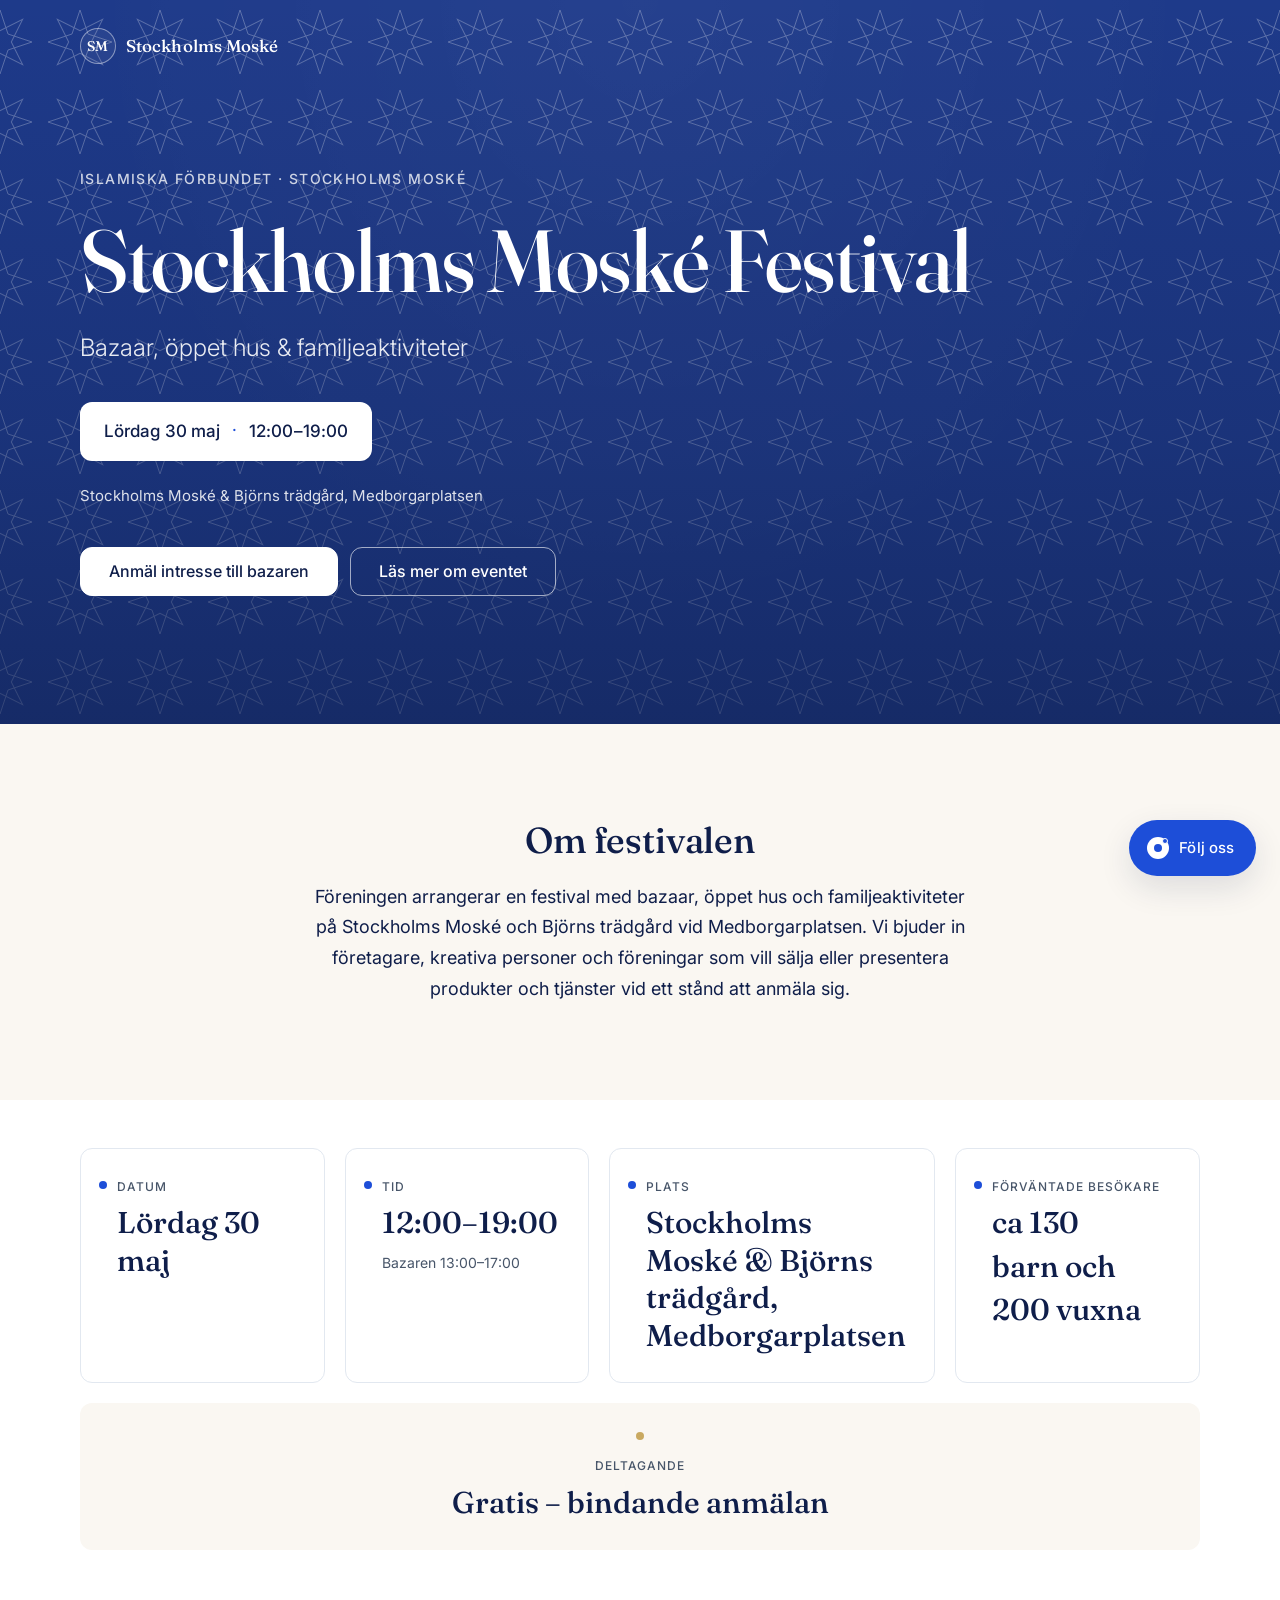
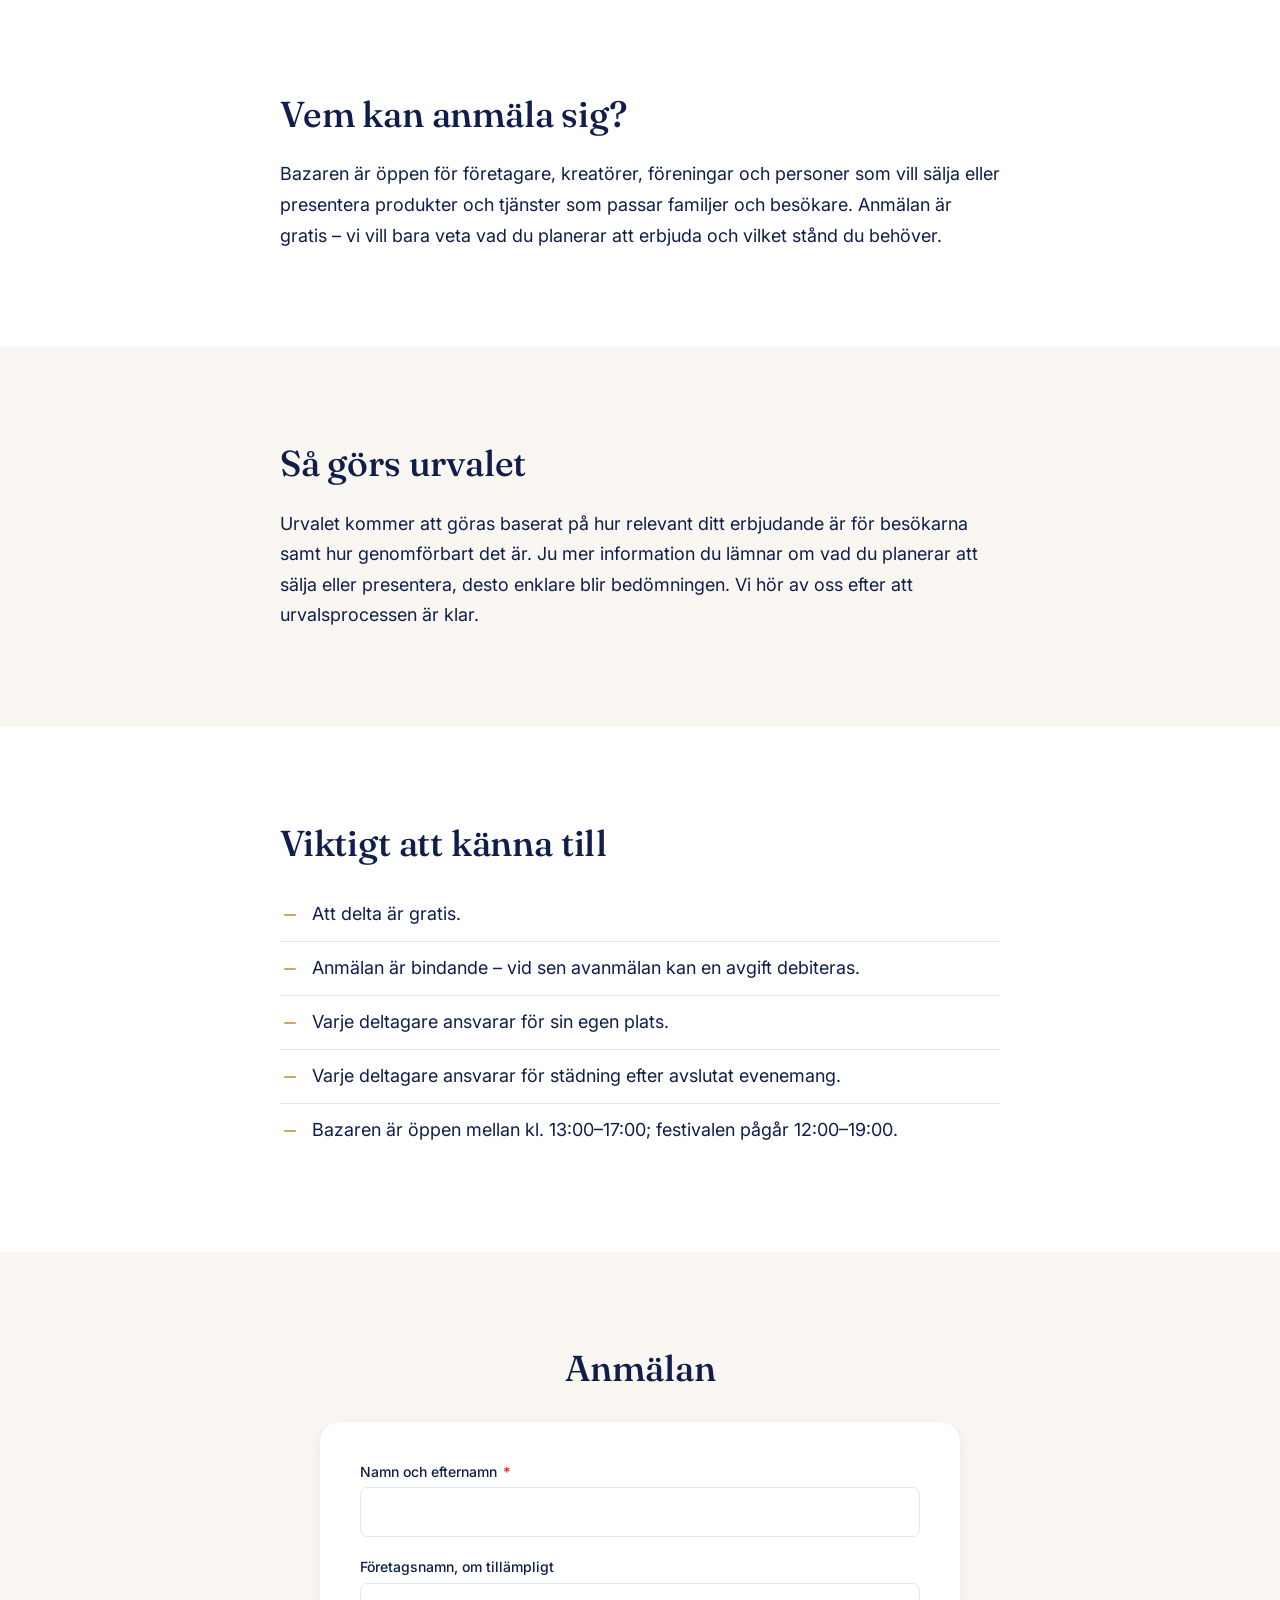
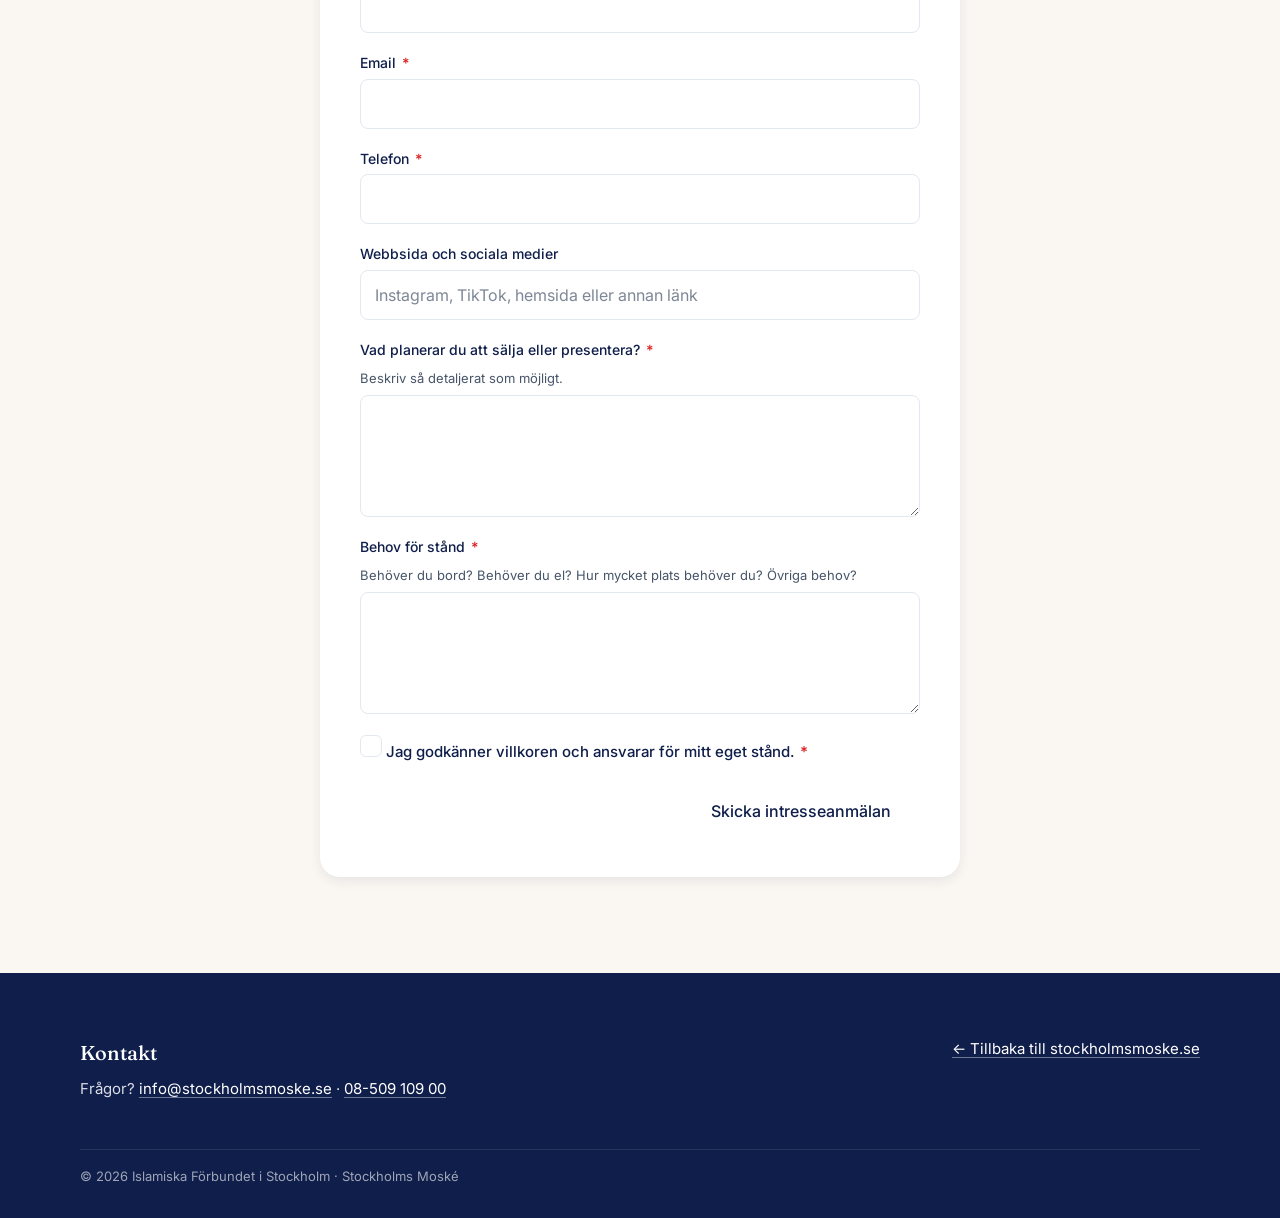
==== commit 082cd592: "Set event date to Lördag 30 maj 2026 and remove BCS labels - Confirms Lördag 30 maj 2026 as the even" ====
--- a/bajram-basar/index.html
+++ b/bajram-basar/index.html
@@ -57,7 +57,7 @@
         <p class="hero__subtitle" data-bind="eventSubtitle">Bazaar, öppet hus &amp; familjeaktiviteter</p>
 
         <div class="hero__meta">
-          <span class="hero__meta-item hero__meta-item--date" data-bind="eventDate">Lördag 13 juni</span>
+          <span class="hero__meta-item hero__meta-item--date" data-bind="eventDate">Lördag 30 maj</span>
           <span class="hero__meta-sep" aria-hidden="true">·</span>
           <span class="hero__meta-item hero__meta-item--time" data-bind="eventTime">12:00–19:00</span>
         </div>
@@ -85,7 +85,7 @@
         <ul class="info-cards" role="list">
           <li class="info-card">
             <span class="info-card__label">Datum</span>
-            <span class="info-card__value" data-bind="eventDate">Lördag 13 juni</span>
+            <span class="info-card__value" data-bind="eventDate">Lördag 30 maj</span>
           </li>
           <li class="info-card">
             <span class="info-card__label">Tid</span>
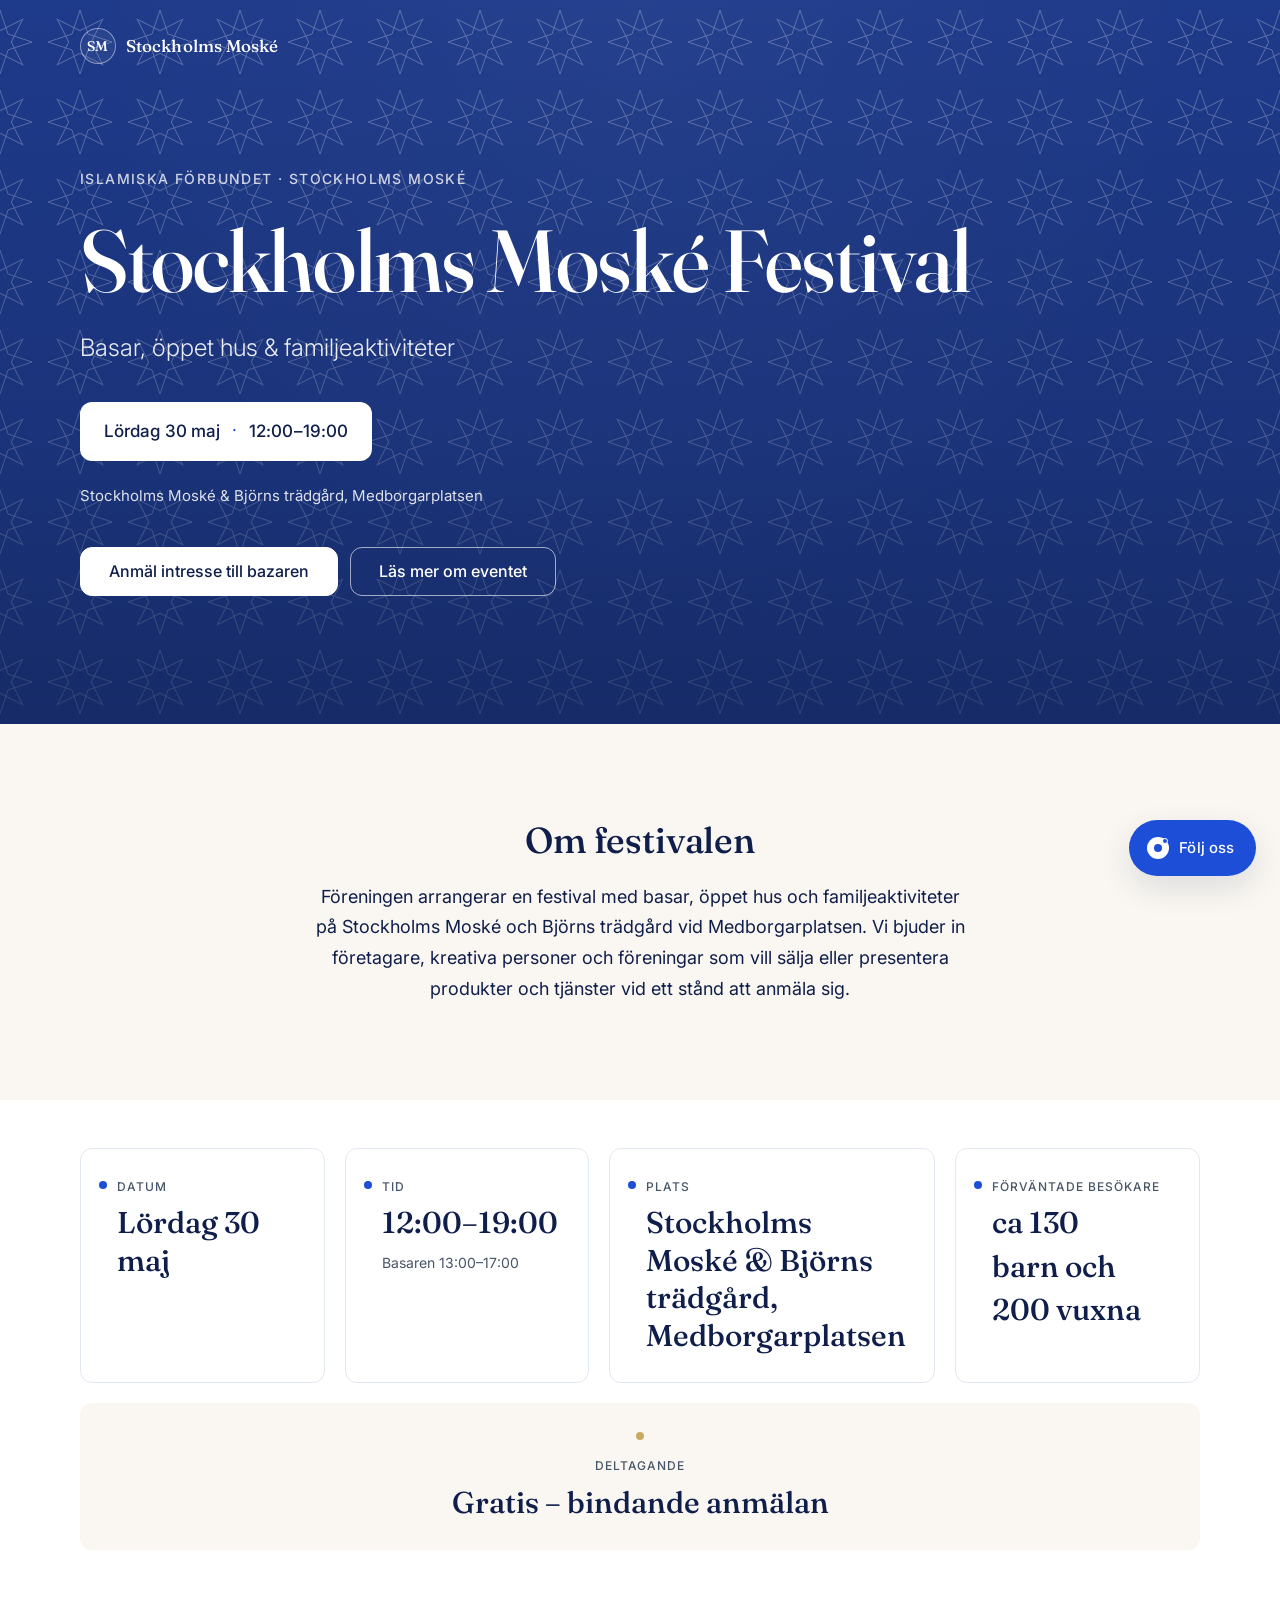
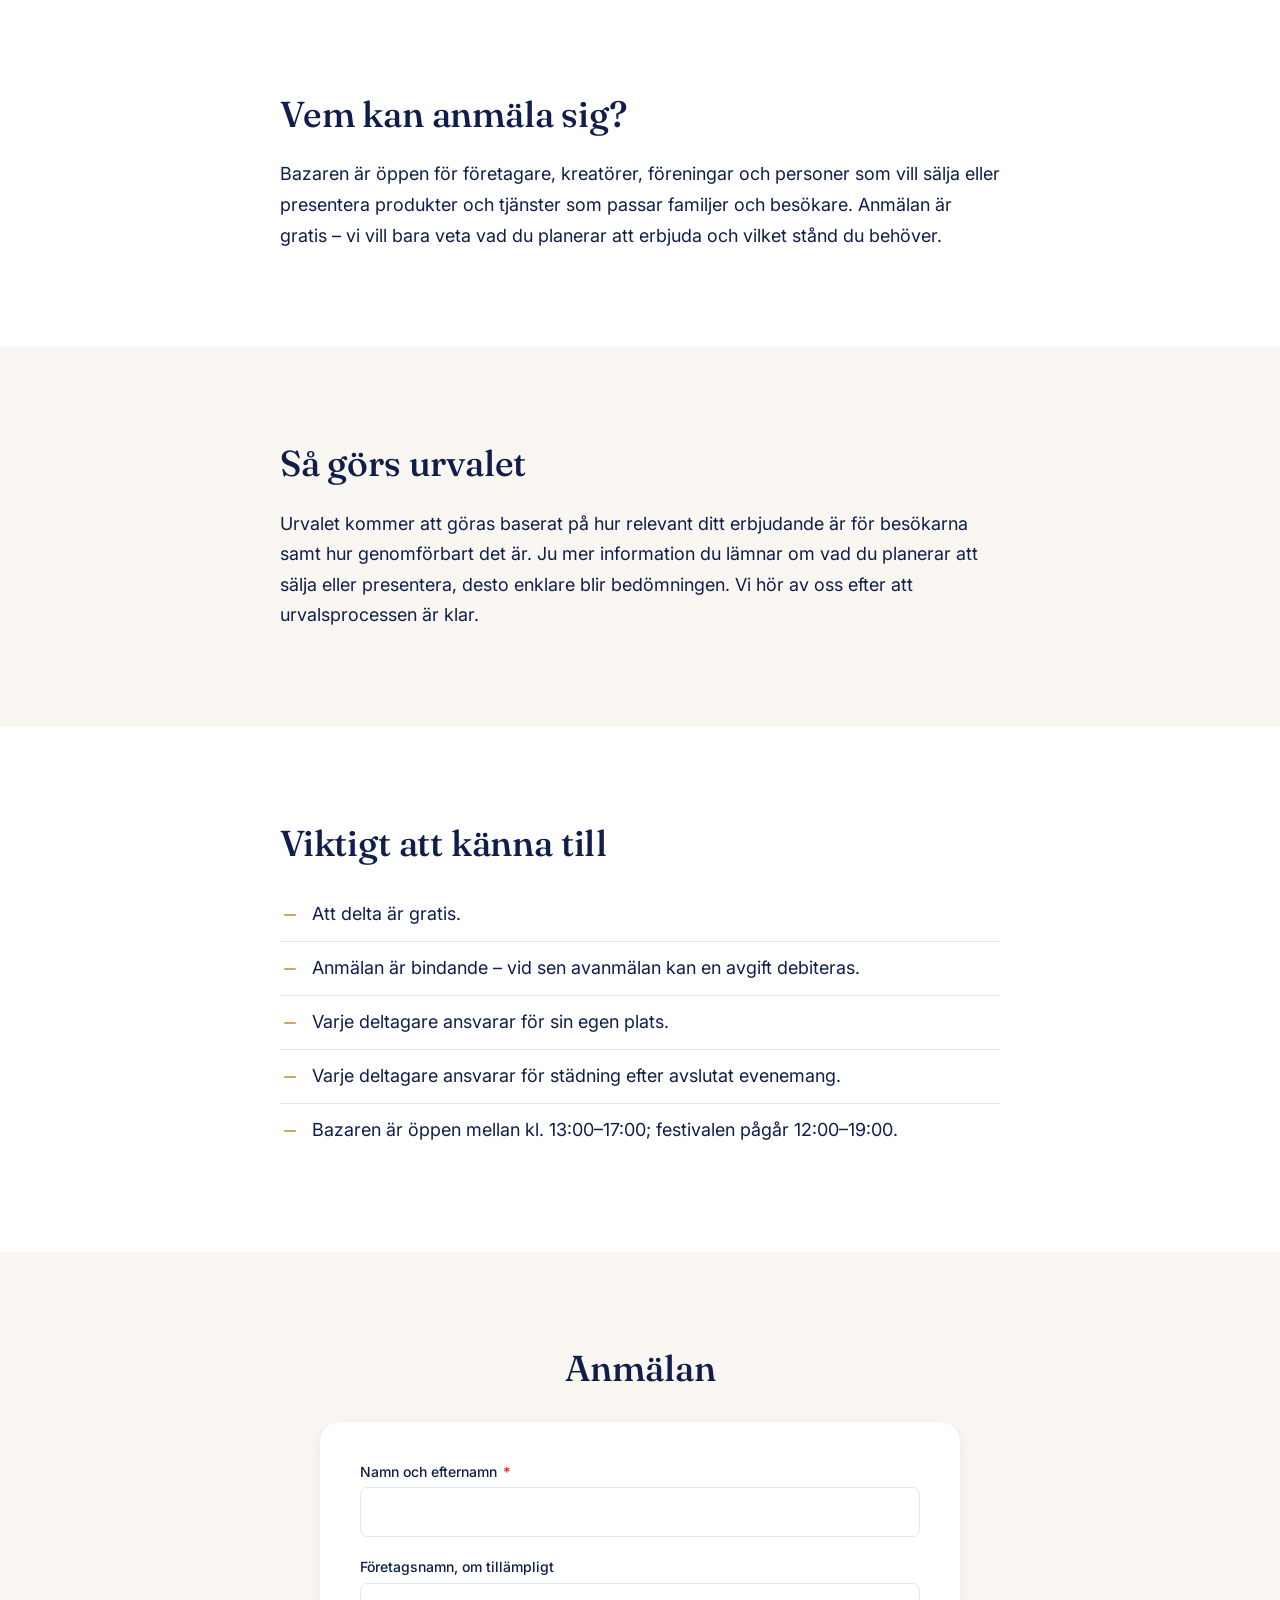
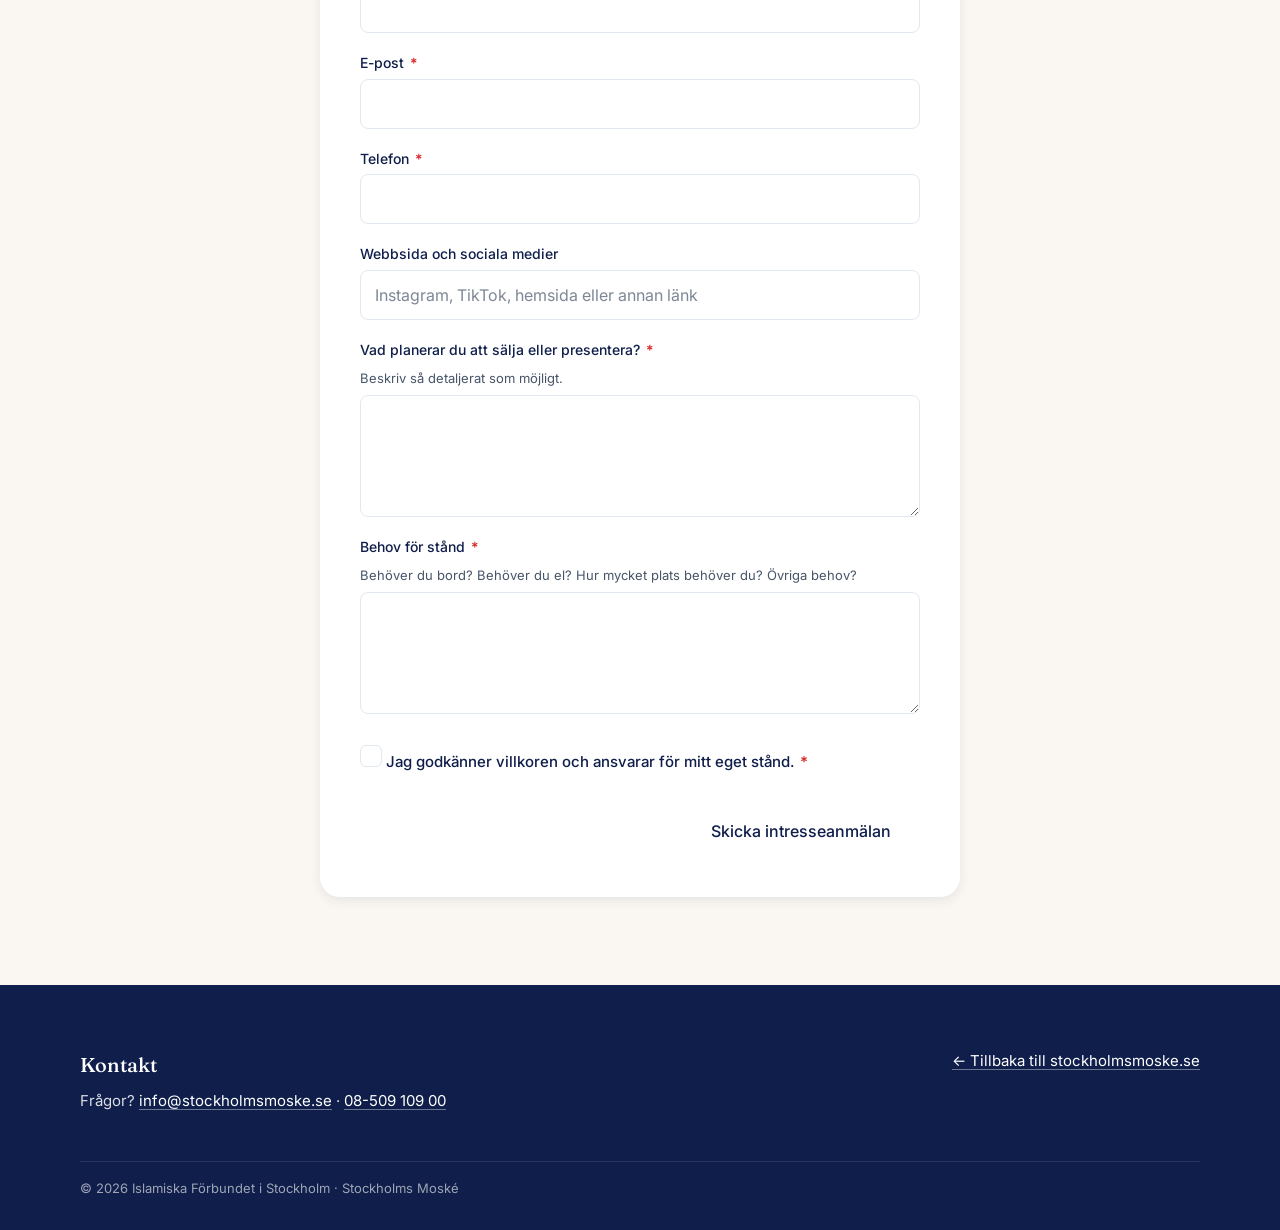
==== commit c11072bb: "UI/UX audit pass: P0 bug fixes + admin modernization + a11y Synthesizes recommendations from a 20-ag" ====
--- a/bajram-basar/index.html
+++ b/bajram-basar/index.html
@@ -2,10 +2,10 @@
 <html lang="sv">
 <head>
   <meta charset="utf-8">
-  <meta name="viewport" content="width=device-width, initial-scale=1">
+  <meta name="viewport" content="width=device-width, initial-scale=1, viewport-fit=cover">
 
-  <title>Stockholms Moské Festival – Bazaar, öppet hus & familjeaktiviteter</title>
-  <meta name="description" content="Stockholms Moské Festival 2026 – bazaar, öppet hus och familjeaktiviteter på Medborgarplatsen. Anmäl ditt intresse till bazaren här.">
+  <title>Stockholms Moské Festival – Basar, öppet hus & familjeaktiviteter</title>
+  <meta name="description" content="Stockholms Moské Festival 2026 – basar, öppet hus och familjeaktiviteter på Medborgarplatsen. Anmäl ditt intresse till basaren här.">
 
   <meta name="theme-color" content="#0f1e4a">
   <meta name="robots" content="index,follow">
@@ -14,15 +14,15 @@
   <meta property="og:type" content="website">
   <meta property="og:locale" content="sv_SE">
   <meta property="og:site_name" content="Stockholms Moské">
-  <meta property="og:title" content="Stockholms Moské Festival – Bazaar, öppet hus & familjeaktiviteter">
-  <meta property="og:description" content="Stockholms Moské Festival 2026 – bazaar, öppet hus och familjeaktiviteter på Medborgarplatsen. Anmäl ditt intresse till bazaren här.">
+  <meta property="og:title" content="Stockholms Moské Festival – Basar, öppet hus & familjeaktiviteter">
+  <meta property="og:description" content="Stockholms Moské Festival 2026 – basar, öppet hus och familjeaktiviteter på Medborgarplatsen. Anmäl ditt intresse till basaren här.">
   <meta property="og:image" content="assets/og-festival.jpg">
   <meta property="og:url" content="https://stockholmsmoske.karimkhalil.se/bajram-basar/">
 
   <!-- Twitter card -->
   <meta name="twitter:card" content="summary_large_image">
-  <meta name="twitter:title" content="Stockholms Moské Festival – Bazaar, öppet hus & familjeaktiviteter">
-  <meta name="twitter:description" content="Stockholms Moské Festival 2026 – bazaar, öppet hus och familjeaktiviteter på Medborgarplatsen. Anmäl ditt intresse till bazaren här.">
+  <meta name="twitter:title" content="Stockholms Moské Festival – Basar, öppet hus & familjeaktiviteter">
+  <meta name="twitter:description" content="Stockholms Moské Festival 2026 – basar, öppet hus och familjeaktiviteter på Medborgarplatsen. Anmäl ditt intresse till basaren här.">
   <meta name="twitter:image" content="assets/og-festival.jpg">
 
   <!-- Fonts -->
@@ -54,7 +54,7 @@
       <div class="hero__inner">
         <p class="hero__eyebrow">Islamiska Förbundet · Stockholms Moské</p>
         <h1 id="hero-title" class="hero__title" data-bind="eventTitle">Stockholms Moské Festival</h1>
-        <p class="hero__subtitle" data-bind="eventSubtitle">Bazaar, öppet hus &amp; familjeaktiviteter</p>
+        <p class="hero__subtitle" data-bind="eventSubtitle">Basar, öppet hus &amp; familjeaktiviteter</p>
 
         <div class="hero__meta">
           <span class="hero__meta-item hero__meta-item--date" data-bind="eventDate">Lördag 30 maj</span>
@@ -65,7 +65,7 @@
         <p class="hero__location" data-bind="eventLocation">Stockholms Moské &amp; Björns trädgård, Medborgarplatsen</p>
 
         <div class="hero__cta" role="group" aria-label="Snabblänkar">
-          <a class="btn btn--primary" href="#anmal" data-bind="heroButtonText">Anmäl intresse till bazaren</a>
+          <a class="btn btn--primary" href="#anmal" data-bind="heroButtonText">Anmäl intresse till basaren</a>
           <a class="btn btn--secondary" href="#info">Läs mer om eventet</a>
         </div>
       </div>
@@ -74,7 +74,7 @@
     <section id="info" class="section section--intro" aria-labelledby="info-title">
       <div class="section__inner">
         <h2 id="info-title" class="section__title">Om festivalen</h2>
-        <p class="section__lede" data-bind="introText">Föreningen arrangerar en festival med bazaar, öppet hus och familjeaktiviteter på Stockholms Moské och Björns trädgård vid Medborgarplatsen. Vi bjuder in företagare, kreativa personer och föreningar som vill sälja eller presentera produkter och tjänster vid ett stånd att anmäla sig.</p>
+        <p class="section__lede" data-bind="introText">Föreningen arrangerar en festival med basar, öppet hus och familjeaktiviteter på Stockholms Moské och Björns trädgård vid Medborgarplatsen. Vi bjuder in företagare, kreativa personer och föreningar som vill sälja eller presentera produkter och tjänster vid ett stånd att anmäla sig.</p>
       </div>
     </section>
 
@@ -90,7 +90,7 @@
           <li class="info-card">
             <span class="info-card__label">Tid</span>
             <span class="info-card__value" data-bind="eventTime">12:00–19:00</span>
-            <span class="info-card__sub">Bazaren <span data-bind="bazaarTime">13:00–17:00</span></span>
+            <span class="info-card__sub">Basaren <span data-bind="bazaarTime">13:00–17:00</span></span>
           </li>
           <li class="info-card">
             <span class="info-card__label">Plats</span>
@@ -115,7 +115,7 @@
     <section id="vem" class="section section--text" aria-labelledby="vem-title">
       <div class="section__inner">
         <h2 id="vem-title" class="section__title">Vem kan anmäla sig?</h2>
-        <p class="section__body" data-bind="whoCanApplyText">Bazaren är öppen för företagare, kreatörer, föreningar och personer som vill sälja eller presentera produkter och tjänster som passar familjer och besökare. Anmälan är gratis – vi vill bara veta vad du planerar att erbjuda och vilket stånd du behöver.</p>
+        <p class="section__body" data-bind="whoCanApplyText">Basaren är öppen för företagare, kreatörer, föreningar och personer som vill sälja eller presentera produkter och tjänster som passar familjer och besökare. Anmälan är gratis – vi vill bara veta vad du planerar att erbjuda och vilket stånd du behöver.</p>
       </div>
     </section>
 
@@ -135,7 +135,7 @@
             <li>Anmälan är bindande – vid sen avanmälan kan en avgift debiteras.</li>
             <li>Varje deltagare ansvarar för sin egen plats.</li>
             <li>Varje deltagare ansvarar för städning efter avslutat evenemang.</li>
-            <li>Bazaren är öppen mellan kl. 13:00–17:00; festivalen pågår 12:00–19:00.</li>
+            <li>Basaren är öppen mellan kl. 13:00–17:00; festivalen pågår 12:00–19:00.</li>
           </ul>
         </div>
       </div>
--- a/bajram-basar/styles.css
+++ b/bajram-basar/styles.css
@@ -58,6 +58,7 @@
 
 html {
   -webkit-text-size-adjust: 100%;
+  text-size-adjust: 100%;
   scroll-behavior: smooth;
 }
 
@@ -78,6 +79,7 @@
 
 body {
   min-height: 100vh;
+  min-height: 100dvh;
   font-family: var(--sm-font-body);
   font-size: 1rem;
   line-height: 1.6;
@@ -307,7 +309,9 @@
 
 .hero__title {
   font-family: var(--sm-font-display);
-  font-size: clamp(2.5rem, 6vw + 1rem, 5.5rem);
+  font-size: clamp(2rem, 6vw + 0.75rem, 5.5rem);
+  overflow-wrap: balance;
+  hyphens: auto;
   font-weight: 500;
   line-height: 1.05;
   letter-spacing: -0.015em;
@@ -914,6 +918,10 @@
   gap: 12px;
 }
 
+.field--checkbox label {
+  min-height: 44px;
+  padding: 10px 0;
+}
 .field--checkbox input[type="checkbox"] {
   appearance: none;
   -webkit-appearance: none;
@@ -1090,6 +1098,12 @@
   box-shadow: var(--sm-shadow-sm);
 }
 
+.exhibitor-card__head {
+  display: flex;
+  flex-direction: column;
+  gap: 4px;
+}
+
 .exhibitor-card__title {
   font-family: var(--sm-font-display);
   font-size: 1.25rem;
@@ -1097,6 +1111,22 @@
   color: var(--sm-blue-900);
   margin: 0;
   line-height: 1.25;
+}
+
+.exhibitor-card__subtitle {
+  font-family: var(--sm-font-body);
+  font-size: 0.875rem;
+  color: var(--sm-text-muted);
+  margin: 0;
+}
+
+.exhibitors-title {
+  font-family: var(--sm-font-display);
+  font-size: 1.5rem;
+  font-weight: 500;
+  color: var(--sm-blue-900);
+  margin: 32px 0 20px;
+  letter-spacing: -0.01em;
 }
 
 .exhibitor-card__chip {
@@ -1249,11 +1279,14 @@
 /* --------------------------------------------------------------------------
    15. Floating "Följ oss"-knapp
    -------------------------------------------------------------------------- */
+/* Tom-state padding så FAB inte överlappar submit-knappen */
+.section--form { padding-bottom: max(64px, calc(env(safe-area-inset-bottom, 0px) + 88px)); }
+
 .social-fab,
 #social-fab {
   position: fixed;
-  bottom: 20px;
-  right: 20px;
+  bottom: max(20px, env(safe-area-inset-bottom, 20px));
+  right: max(20px, env(safe-area-inset-right, 20px));
   z-index: 50;
   display: inline-flex;
   align-items: center;
@@ -1386,8 +1419,8 @@
 
 .dialog__close {
   flex-shrink: 0;
-  width: 36px;
-  height: 36px;
+  width: 44px;
+  height: 44px;
   display: inline-grid;
   place-items: center;
   background: transparent;
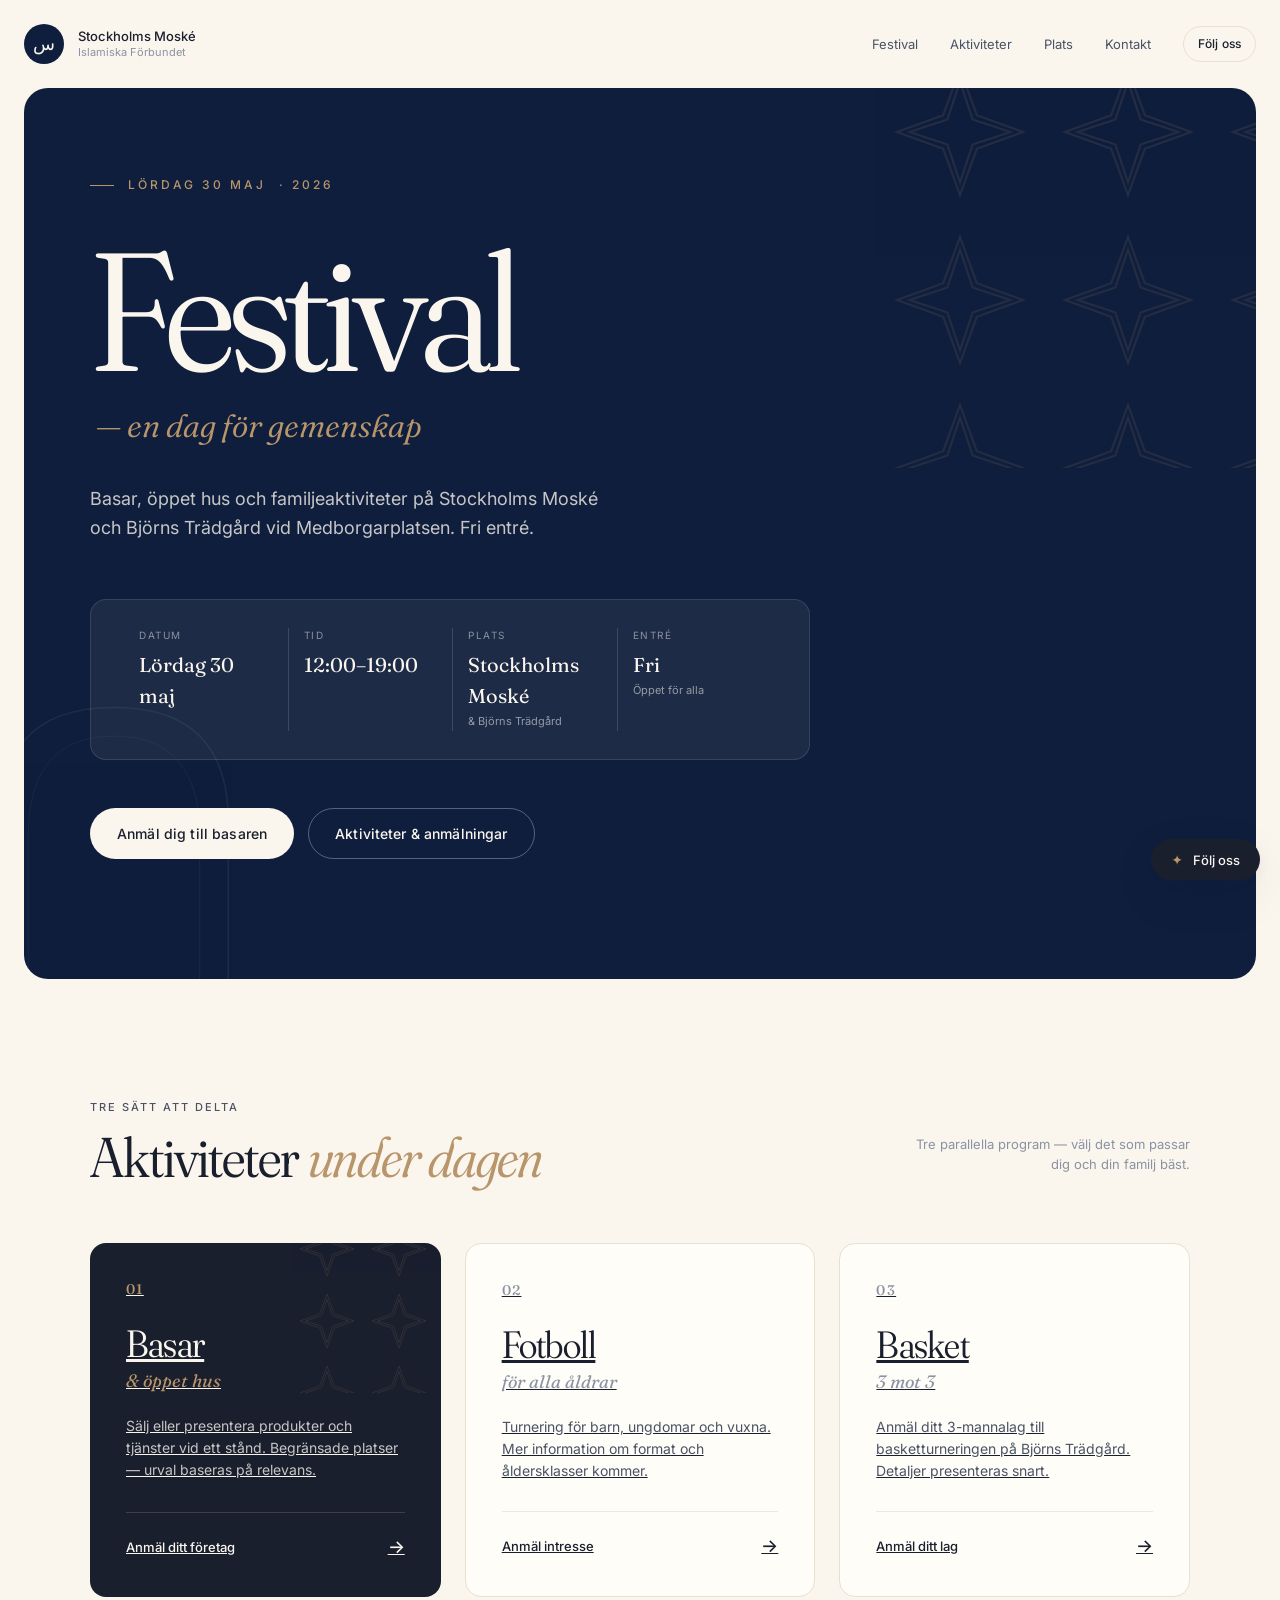
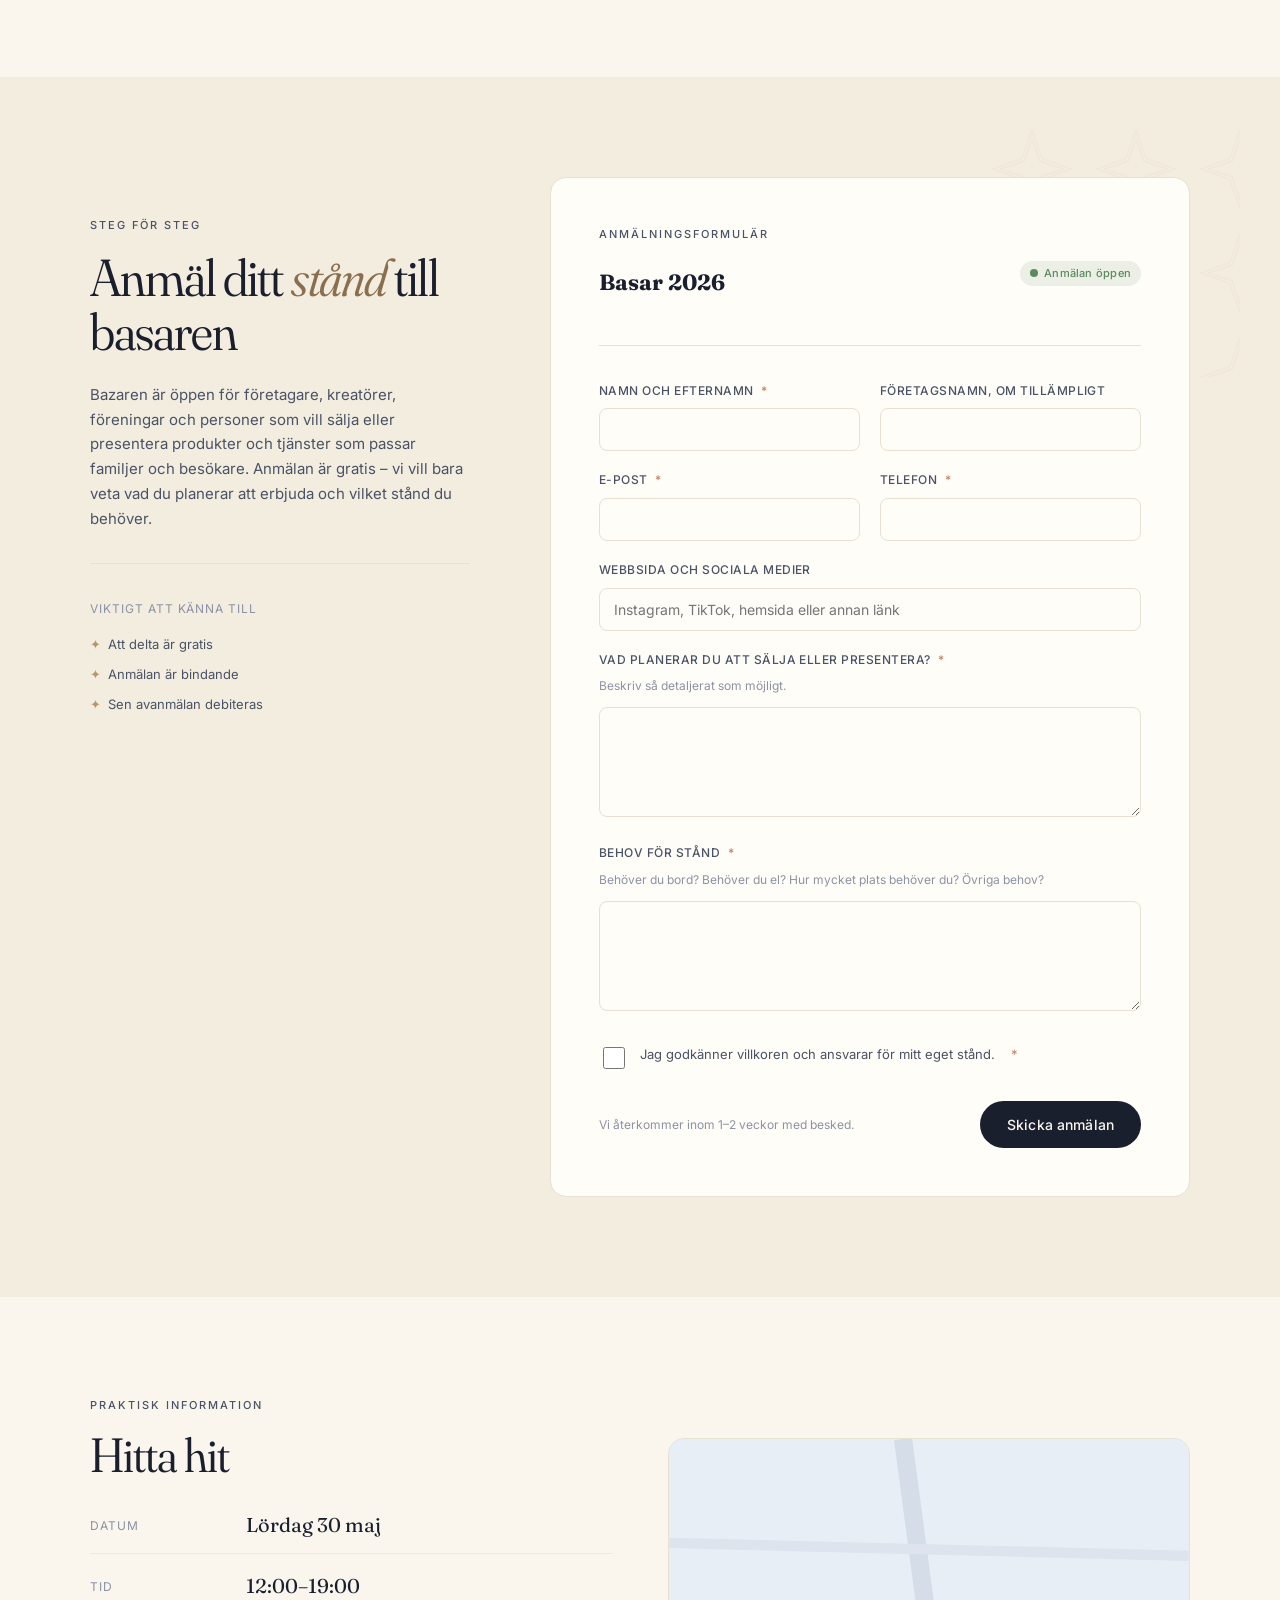
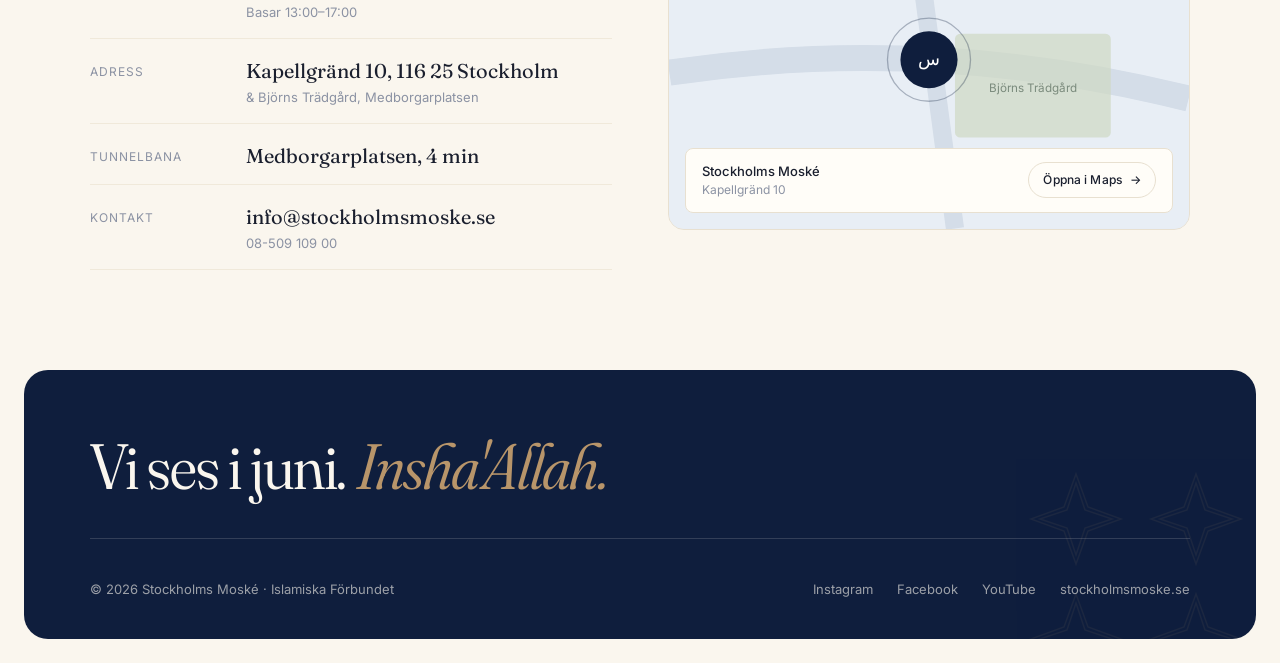
==== commit 5cd8d0af: "Implement Claude Design package: festival site + admin dashboard Source: design handoff bundle "Stoc" ====
--- a/bajram-basar/index.html
+++ b/bajram-basar/index.html
@@ -4,31 +4,31 @@
   <meta charset="utf-8">
   <meta name="viewport" content="width=device-width, initial-scale=1, viewport-fit=cover">
 
-  <title>Stockholms Moské Festival – Basar, öppet hus & familjeaktiviteter</title>
-  <meta name="description" content="Stockholms Moské Festival 2026 – basar, öppet hus och familjeaktiviteter på Medborgarplatsen. Anmäl ditt intresse till basaren här.">
-
-  <meta name="theme-color" content="#0f1e4a">
+  <title>Stockholms Moské Festival — Lördag 30 maj 2026</title>
+  <meta name="description" content="Festival på Stockholms Moské och Björns Trädgård vid Medborgarplatsen, lördag 30 maj 2026. Basar, öppet hus och familjeaktiviteter. Fri entré.">
+
+  <meta name="theme-color" content="#0f1e3d">
   <meta name="robots" content="index,follow">
 
   <!-- Open Graph -->
   <meta property="og:type" content="website">
   <meta property="og:locale" content="sv_SE">
   <meta property="og:site_name" content="Stockholms Moské">
-  <meta property="og:title" content="Stockholms Moské Festival – Basar, öppet hus & familjeaktiviteter">
-  <meta property="og:description" content="Stockholms Moské Festival 2026 – basar, öppet hus och familjeaktiviteter på Medborgarplatsen. Anmäl ditt intresse till basaren här.">
+  <meta property="og:title" content="Stockholms Moské Festival — Lördag 30 maj 2026">
+  <meta property="og:description" content="Festival på Stockholms Moské och Björns Trädgård. Basar, öppet hus och familjeaktiviteter. Fri entré.">
   <meta property="og:image" content="assets/og-festival.jpg">
   <meta property="og:url" content="https://stockholmsmoske.karimkhalil.se/bajram-basar/">
 
   <!-- Twitter card -->
   <meta name="twitter:card" content="summary_large_image">
-  <meta name="twitter:title" content="Stockholms Moské Festival – Basar, öppet hus & familjeaktiviteter">
-  <meta name="twitter:description" content="Stockholms Moské Festival 2026 – basar, öppet hus och familjeaktiviteter på Medborgarplatsen. Anmäl ditt intresse till basaren här.">
+  <meta name="twitter:title" content="Stockholms Moské Festival — Lördag 30 maj 2026">
+  <meta name="twitter:description" content="Festival på Stockholms Moské och Björns Trädgård. Basar, öppet hus och familjeaktiviteter. Fri entré.">
   <meta name="twitter:image" content="assets/og-festival.jpg">
 
   <!-- Fonts -->
   <link rel="preconnect" href="https://fonts.googleapis.com">
   <link rel="preconnect" href="https://fonts.gstatic.com" crossorigin>
-  <link rel="stylesheet" href="https://fonts.googleapis.com/css2?family=Fraunces:opsz,wght@9..144,400..700&family=Inter:wght@300..700&display=swap">
+  <link rel="stylesheet" href="https://fonts.googleapis.com/css2?family=Fraunces:ital,opsz,wght,SOFT@0,9..144,300..600,30..100;1,9..144,300..600,30..100&family=Inter:wght@400;500;600&display=swap">
 
   <link rel="icon" href="assets/favicon.svg" type="image/svg+xml">
   <link rel="alternate icon" href="assets/favicon.ico">
@@ -39,142 +39,295 @@
 
   <a href="#main-content" class="skip-link">Hoppa till innehåll</a>
 
+  <!-- ───────── Top nav ───────── -->
   <header class="site-header" role="banner">
-    <div class="site-header__inner">
-      <a class="site-logo" href="https://stockholmsmoske.se" aria-label="Stockholms Moské – startsida">
-        <span class="site-logo__mark" aria-hidden="true">SM</span>
-        <span class="site-logo__text">Stockholms Moské</span>
-      </a>
-    </div>
+    <a class="site-logo" href="https://stockholmsmoske.se" aria-label="Stockholms Moské – startsida">
+      <span class="site-logo__mark" aria-hidden="true">س</span>
+      <span class="site-logo__text">
+        <span class="site-logo__name">Stockholms Moské</span>
+        <span class="site-logo__sub">Islamiska Förbundet</span>
+      </span>
+    </a>
+    <nav class="site-nav" aria-label="Primär navigation">
+      <a href="#hero">Festival</a>
+      <a href="#aktiviteter">Aktiviteter</a>
+      <a href="#hitta-hit">Plats</a>
+      <a href="#kontakt">Kontakt</a>
+      <button id="social-fab-trigger" type="button" class="btn btn-ghost btn--small site-nav__follow">
+        <span class="visually-hidden">Följ Stockholms Moské på sociala medier</span>
+        <span aria-hidden="true">Följ oss</span>
+      </button>
+    </nav>
   </header>
 
   <main id="main-content">
 
+    <!-- ───────── Hero ───────── -->
     <section id="hero" class="hero" aria-labelledby="hero-title">
+      <svg class="ornament ornament--top-right" width="420" height="420" viewBox="0 0 100 100" aria-hidden="true">
+        <defs>
+          <pattern id="hero-star" x="0" y="0" width="40" height="40" patternUnits="userSpaceOnUse">
+            <path d="M20 5 L24 16 L35 20 L24 24 L20 35 L16 24 L5 20 L16 16 Z M20 8 L23 17 L32 20 L23 23 L20 32 L17 23 L8 20 L17 17 Z" fill="none" stroke="currentColor" stroke-width="0.5"/>
+          </pattern>
+        </defs>
+        <rect width="100" height="100" fill="url(#hero-star)"/>
+      </svg>
+      <svg class="ornament ornament--bottom-left" width="300" height="400" viewBox="0 0 200 280" aria-hidden="true">
+        <path d="M20 280 L20 100 Q20 20 100 20 Q180 20 180 100 L180 280 Z" fill="none" stroke="currentColor" stroke-width="1"/>
+        <path d="M40 280 L40 110 Q40 40 100 40 Q160 40 160 110 L160 280" fill="none" stroke="currentColor" stroke-width="0.5"/>
+      </svg>
+
       <div class="hero__inner">
-        <p class="hero__eyebrow">Islamiska Förbundet · Stockholms Moské</p>
-        <h1 id="hero-title" class="hero__title" data-bind="eventTitle">Stockholms Moské Festival</h1>
-        <p class="hero__subtitle" data-bind="eventSubtitle">Basar, öppet hus &amp; familjeaktiviteter</p>
-
-        <div class="hero__meta">
-          <span class="hero__meta-item hero__meta-item--date" data-bind="eventDate">Lördag 30 maj</span>
-          <span class="hero__meta-sep" aria-hidden="true">·</span>
-          <span class="hero__meta-item hero__meta-item--time" data-bind="eventTime">12:00–19:00</span>
-        </div>
-
-        <p class="hero__location" data-bind="eventLocation">Stockholms Moské &amp; Björns trädgård, Medborgarplatsen</p>
-
-        <div class="hero__cta" role="group" aria-label="Snabblänkar">
-          <a class="btn btn--primary" href="#anmal" data-bind="heroButtonText">Anmäl intresse till basaren</a>
-          <a class="btn btn--secondary" href="#info">Läs mer om eventet</a>
+        <p class="hero__eyebrow">
+          <span data-bind="eventDate">Lördag 13 juni</span> · 2026
+        </p>
+        <h1 id="hero-title" class="hero__title" data-bind="eventTitle">Festival</h1>
+        <p class="hero__subtitle" data-bind="eventSubtitle">— en dag för gemenskap</p>
+        <p class="hero__lede" data-bind="introText">Basar, öppet hus och familjeaktiviteter på Stockholms Moské och Björns Trädgård vid Medborgarplatsen. Fri entré.</p>
+
+        <div class="hero__strip">
+          <div class="hero__strip-col">
+            <span class="hero__strip-label">Datum</span>
+            <span class="hero__strip-value" data-bind="eventDate">Lördag 13 juni</span>
+          </div>
+          <div class="hero__strip-col">
+            <span class="hero__strip-label">Tid</span>
+            <span class="hero__strip-value" data-bind="eventTime">12:00 – 19:00</span>
+          </div>
+          <div class="hero__strip-col">
+            <span class="hero__strip-label">Plats</span>
+            <span class="hero__strip-value" data-bind="eventLocation">Stockholms Moské</span>
+            <span class="hero__strip-sub">&amp; Björns Trädgård</span>
+          </div>
+          <div class="hero__strip-col">
+            <span class="hero__strip-label">Entré</span>
+            <span class="hero__strip-value">Fri</span>
+            <span class="hero__strip-sub">Öppet för alla</span>
+          </div>
+        </div>
+
+        <div class="hero__cta">
+          <a class="btn btn-light" href="#anmal" data-bind="heroButtonText">Anmäl dig till basaren <span aria-hidden="true">→</span></a>
+          <a class="btn btn-outline-light" href="#aktiviteter">Aktiviteter &amp; anmälningar</a>
         </div>
       </div>
     </section>
 
-    <section id="info" class="section section--intro" aria-labelledby="info-title">
-      <div class="section__inner">
-        <h2 id="info-title" class="section__title">Om festivalen</h2>
-        <p class="section__lede" data-bind="introText">Föreningen arrangerar en festival med basar, öppet hus och familjeaktiviteter på Stockholms Moské och Björns trädgård vid Medborgarplatsen. Vi bjuder in företagare, kreativa personer och föreningar som vill sälja eller presentera produkter och tjänster vid ett stånd att anmäla sig.</p>
+    <!-- ───────── Activities ───────── -->
+    <section id="aktiviteter" class="activities" aria-labelledby="activities-title">
+      <div class="activities__head">
+        <div>
+          <p class="eyebrow" style="margin: 0 0 12px;">Tre sätt att delta</p>
+          <h2 id="activities-title" class="activities__title">
+            Aktiviteter <em>under dagen</em>
+          </h2>
+        </div>
+        <p class="activities__sub">
+          Tre parallella program — välj det som passar dig och din familj bäst.
+        </p>
+      </div>
+
+      <div class="activities__grid">
+        <a href="#anmal" class="activity-card activity-card--highlight">
+          <svg class="activity-card__ornament" width="180" height="180" viewBox="0 0 100 100" aria-hidden="true">
+            <defs>
+              <pattern id="card-star" x="0" y="0" width="40" height="40" patternUnits="userSpaceOnUse">
+                <path d="M20 5 L24 16 L35 20 L24 24 L20 35 L16 24 L5 20 L16 16 Z M20 8 L23 17 L32 20 L23 23 L20 32 L17 23 L8 20 L17 17 Z" fill="none" stroke="currentColor" stroke-width="0.5"/>
+              </pattern>
+            </defs>
+            <rect width="100" height="100" fill="url(#card-star)"/>
+          </svg>
+          <span class="activity-card__num">01</span>
+          <div class="activity-card__body">
+            <h3 class="activity-card__title">Basar</h3>
+            <span class="activity-card__italic">&amp; öppet hus</span>
+            <p class="activity-card__desc">Sälj eller presentera produkter och tjänster vid ett stånd. Begränsade platser — urval baseras på relevans.</p>
+          </div>
+          <span class="activity-card__cta">
+            <span>Anmäl ditt företag</span>
+            <span class="activity-card__cta-arrow" aria-hidden="true">→</span>
+          </span>
+        </a>
+
+        <a href="#fotboll" class="activity-card" data-future="fotboll">
+          <span class="activity-card__num">02</span>
+          <div class="activity-card__body">
+            <h3 class="activity-card__title">Fotboll</h3>
+            <span class="activity-card__italic">för alla åldrar</span>
+            <p class="activity-card__desc">Turnering för barn, ungdomar och vuxna. Mer information om format och åldersklasser kommer.</p>
+          </div>
+          <span class="activity-card__cta">
+            <span>Anmäl intresse</span>
+            <span class="activity-card__cta-arrow" aria-hidden="true">→</span>
+          </span>
+        </a>
+
+        <a href="#basket" class="activity-card" data-future="basket">
+          <span class="activity-card__num">03</span>
+          <div class="activity-card__body">
+            <h3 class="activity-card__title">Basket</h3>
+            <span class="activity-card__italic">3 mot 3</span>
+            <p class="activity-card__desc">Anmäl ditt 3-mannalag till basketturneringen på Björns Trädgård. Detaljer presenteras snart.</p>
+          </div>
+          <span class="activity-card__cta">
+            <span>Anmäl ditt lag</span>
+            <span class="activity-card__cta-arrow" aria-hidden="true">→</span>
+          </span>
+        </a>
       </div>
     </section>
 
-    <section id="info-cards" class="section section--cards" aria-labelledby="info-cards-title">
-      <div class="section__inner">
-        <h2 id="info-cards-title" class="section__title visually-hidden">Snabbfakta</h2>
-
-        <ul class="info-cards" role="list">
-          <li class="info-card">
-            <span class="info-card__label">Datum</span>
-            <span class="info-card__value" data-bind="eventDate">Lördag 30 maj</span>
-          </li>
-          <li class="info-card">
-            <span class="info-card__label">Tid</span>
-            <span class="info-card__value" data-bind="eventTime">12:00–19:00</span>
-            <span class="info-card__sub">Basaren <span data-bind="bazaarTime">13:00–17:00</span></span>
-          </li>
-          <li class="info-card">
-            <span class="info-card__label">Plats</span>
-            <span class="info-card__value" data-bind="eventLocation">Stockholms Moské &amp; Björns trädgård, Medborgarplatsen</span>
-          </li>
-          <li class="info-card">
-            <span class="info-card__label">Förväntade besökare</span>
-            <span class="info-card__value">
-              <span data-bind="expectedChildren">130</span> barn
-              <span class="info-card__plus" aria-hidden="true">+</span>
-              <span data-bind="expectedAdults">200</span> vuxna
-            </span>
-          </li>
-          <li class="info-card info-card--accent">
-            <span class="info-card__label">Deltagande</span>
-            <span class="info-card__value">Gratis – bindande anmälan</span>
-          </li>
-        </ul>
+    <!-- ───────── Form section (Anmälan) ───────── -->
+    <section id="anmal" class="form-section" aria-labelledby="form-title">
+      <svg class="form-section__ornament" width="260" height="260" viewBox="0 0 100 100" aria-hidden="true">
+        <defs>
+          <pattern id="form-star" x="0" y="0" width="40" height="40" patternUnits="userSpaceOnUse">
+            <path d="M20 5 L24 16 L35 20 L24 24 L20 35 L16 24 L5 20 L16 16 Z M20 8 L23 17 L32 20 L23 23 L20 32 L17 23 L8 20 L17 17 Z" fill="none" stroke="currentColor" stroke-width="0.5"/>
+          </pattern>
+        </defs>
+        <rect width="100" height="100" fill="url(#form-star)"/>
+      </svg>
+
+      <div class="form-section__inner">
+        <div class="form-section__intro">
+          <p class="eyebrow" style="margin: 0 0 16px;">Steg för steg</p>
+          <h2 id="form-title" class="form-section__title">
+            Anmäl ditt <em>stånd</em> till basaren
+          </h2>
+          <p class="form-section__lede" data-bind="whoCanApplyText">
+            Vi förväntar oss cirka 130 barn och 200 vuxna besökare. Bazaren är öppen mellan 13:00 och 17:00. Varje deltagare ansvarar för sin plats inklusive städning.
+          </p>
+          <div class="form-section__notes">
+            <p class="form-section__notes-title">Viktigt att känna till</p>
+            <ul>
+              <li>Att delta är gratis</li>
+              <li>Anmälan är bindande</li>
+              <li>Sen avanmälan debiteras</li>
+            </ul>
+          </div>
+        </div>
+
+        <div class="form-card">
+          <div class="form-card__head">
+            <div>
+              <p class="eyebrow" style="margin: 0 0 6px;">Anmälningsformulär</p>
+              <h3 class="form-card__head-title">Basar 2026</h3>
+            </div>
+            <span id="form-status-chip" class="chip ok"><span class="dot ok"></span>Anmälan öppen</span>
+          </div>
+
+          <!-- Form-container fylls dynamiskt av script.js. När anmälan är stängd, renderas closed-message + utställarlistan istället. -->
+          <div id="form-container" hidden></div>
+          <div id="exhibitors-container" hidden></div>
+
+          <noscript>
+            <div class="form-status" data-tone="error" role="alert">
+              Anmälningsformuläret kräver JavaScript. Skicka istället din intresseanmälan via e-post till
+              <a href="mailto:info@stockholmsmoske.se">info@stockholmsmoske.se</a> så återkommer vi.
+            </div>
+          </noscript>
+        </div>
       </div>
     </section>
 
-    <section id="vem" class="section section--text" aria-labelledby="vem-title">
-      <div class="section__inner">
-        <h2 id="vem-title" class="section__title">Vem kan anmäla sig?</h2>
-        <p class="section__body" data-bind="whoCanApplyText">Basaren är öppen för företagare, kreatörer, föreningar och personer som vill sälja eller presentera produkter och tjänster som passar familjer och besökare. Anmälan är gratis – vi vill bara veta vad du planerar att erbjuda och vilket stånd du behöver.</p>
+    <!-- ───────── Practical / Map ───────── -->
+    <section id="hitta-hit" class="practical" aria-labelledby="practical-title">
+      <div class="practical__inner">
+        <div>
+          <p class="eyebrow" style="margin: 0 0 16px;">Praktisk information</p>
+          <h2 id="practical-title" class="practical__title">Hitta hit</h2>
+          <div class="practical__list">
+            <div class="fact-row">
+              <div class="fact-row__label">Datum</div>
+              <div>
+                <div class="fact-row__value" data-bind="eventDate">Lördag 13 juni 2026</div>
+              </div>
+            </div>
+            <div class="fact-row">
+              <div class="fact-row__label">Tid</div>
+              <div>
+                <div class="fact-row__value" data-bind="eventTime">12:00 – 19:00</div>
+                <div class="fact-row__sub">Basar <span data-bind="bazaarTime">13:00 – 17:00</span></div>
+              </div>
+            </div>
+            <div class="fact-row">
+              <div class="fact-row__label">Adress</div>
+              <div>
+                <div class="fact-row__value">Kapellgränd 10, 116 25 Stockholm</div>
+                <div class="fact-row__sub">&amp; Björns Trädgård, Medborgarplatsen</div>
+              </div>
+            </div>
+            <div class="fact-row">
+              <div class="fact-row__label">Tunnelbana</div>
+              <div>
+                <div class="fact-row__value">Medborgarplatsen, 4 min</div>
+              </div>
+            </div>
+            <div class="fact-row" id="kontakt">
+              <div class="fact-row__label">Kontakt</div>
+              <div>
+                <div class="fact-row__value"><a href="mailto:info@stockholmsmoske.se" style="text-decoration: none;">info@stockholmsmoske.se</a></div>
+                <div class="fact-row__sub"><a href="tel:+46850910900" style="color: inherit; text-decoration: none;">08-509 109 00</a></div>
+              </div>
+            </div>
+          </div>
+        </div>
+
+        <div class="map" role="img" aria-label="Karta över Medborgarplatsen med Stockholms Moské och Björns Trädgård">
+          <svg viewBox="0 0 400 300" aria-hidden="true">
+            <rect width="400" height="300" fill="#e8eef5"/>
+            <path d="M0 180 Q200 150 400 200" stroke="#d4dde8" stroke-width="20" fill="none"/>
+            <path d="M180 0 L220 300" stroke="#d4dde8" stroke-width="14" fill="none"/>
+            <path d="M0 80 L400 90" stroke="#dde4ee" stroke-width="8" fill="none"/>
+            <rect x="220" y="150" width="120" height="80" rx="4" fill="#cfd9c4" opacity="0.7"/>
+            <text x="280" y="195" text-anchor="middle" font-size="9" fill="#7a8a7c" font-family="Inter">Björns Trädgård</text>
+            <circle cx="200" cy="170" r="22" fill="#0f1e3d"/>
+            <circle cx="200" cy="170" r="32" fill="none" stroke="#0f1e3d" stroke-width="1" opacity="0.3"/>
+            <text x="200" y="174" text-anchor="middle" fill="white" font-size="14" font-family="Fraunces">س</text>
+          </svg>
+          <div class="map__pill">
+            <div>
+              <div class="map__pill-name">Stockholms Moské</div>
+              <div class="map__pill-addr">Kapellgränd 10</div>
+            </div>
+            <a class="btn btn-ghost btn--small" href="https://maps.google.com/?q=Kapellgr%C3%A4nd+10+Stockholm" target="_blank" rel="noopener">
+              Öppna i Maps <span aria-hidden="true">→</span>
+            </a>
+          </div>
+        </div>
       </div>
     </section>
 
-    <section id="urval" class="section section--text section--alt" aria-labelledby="urval-title">
-      <div class="section__inner">
-        <h2 id="urval-title" class="section__title">Så görs urvalet</h2>
-        <p class="section__body" data-bind="selectionText">Urvalet kommer att göras baserat på hur relevant ditt erbjudande är för besökarna samt hur genomförbart det är. Ju mer information du lämnar om vad du planerar att sälja eller presentera, desto enklare blir bedömningen. Vi hör av oss efter att urvalsprocessen är klar.</p>
-      </div>
-    </section>
-
-    <section id="viktigt" class="section section--text" aria-labelledby="viktigt-title">
-      <div class="section__inner">
-        <h2 id="viktigt-title" class="section__title">Viktigt att känna till</h2>
-        <div class="markdown" data-bind="importantInfoText">
-          <ul>
-            <li>Att delta är gratis.</li>
-            <li>Anmälan är bindande – vid sen avanmälan kan en avgift debiteras.</li>
-            <li>Varje deltagare ansvarar för sin egen plats.</li>
-            <li>Varje deltagare ansvarar för städning efter avslutat evenemang.</li>
-            <li>Basaren är öppen mellan kl. 13:00–17:00; festivalen pågår 12:00–19:00.</li>
-          </ul>
-        </div>
-      </div>
-    </section>
-
-    <section id="anmal" class="section section--form" aria-labelledby="anmal-title">
-      <div class="section__inner">
-        <h2 id="anmal-title" class="section__title">Anmälan</h2>
-
-        <!-- Form byggs dynamiskt av script.js, men honeypot-template finns här som referens -->
-        <div id="form-container" hidden></div>
-        <div id="exhibitors-container" hidden></div>
-
-        <noscript>
-          <div class="noscript-fallback" role="alert">
-            <p>Anmälningsformuläret kräver JavaScript. Skicka istället din intresseanmälan via e-post till <a href="mailto:info@stockholmsmoske.se">info@stockholmsmoske.se</a> så återkommer vi.</p>
-          </div>
-        </noscript>
-      </div>
-    </section>
-
   </main>
 
+  <!-- ───────── Footer ───────── -->
   <footer class="site-footer" role="contentinfo">
+    <svg class="site-footer__ornament" width="300" height="300" viewBox="0 0 100 100" aria-hidden="true">
+      <defs>
+        <pattern id="footer-star" x="0" y="0" width="40" height="40" patternUnits="userSpaceOnUse">
+          <path d="M20 5 L24 16 L35 20 L24 24 L20 35 L16 24 L5 20 L16 16 Z M20 8 L23 17 L32 20 L23 23 L20 32 L17 23 L8 20 L17 17 Z" fill="none" stroke="currentColor" stroke-width="0.5"/>
+        </pattern>
+      </defs>
+      <rect width="100" height="100" fill="url(#footer-star)"/>
+    </svg>
     <div class="site-footer__inner">
-      <div class="site-footer__contact">
-        <h2 class="site-footer__title">Kontakt</h2>
-        <p>Frågor? <a href="mailto:info@stockholmsmoske.se">info@stockholmsmoske.se</a> · <a href="tel:+46850910900">08-509 109 00</a></p>
-      </div>
-
-      <nav class="site-footer__nav" aria-label="Sekundär navigation">
-        <a class="site-footer__back" href="https://stockholmsmoske.se">← Tillbaka till stockholmsmoske.se</a>
-      </nav>
-
-      <p class="site-footer__copy">© <span id="footer-year">2026</span> Islamiska Förbundet i Stockholm · Stockholms Moské</p>
+      <p class="site-footer__title">
+        Vi ses i juni. <em>Insha'Allah.</em>
+      </p>
+      <div class="site-footer__row">
+        <div>© <span id="footer-year">2026</span> Stockholms Moské · Islamiska Förbundet</div>
+        <div class="site-footer__links">
+          <a href="https://instagram.com/stockholmsmoske" target="_blank" rel="noopener">Instagram</a>
+          <a href="https://facebook.com/sthlmsmoske" target="_blank" rel="noopener">Facebook</a>
+          <a href="https://youtube.com/c/StockholmsMoskéIF" target="_blank" rel="noopener">YouTube</a>
+          <a href="https://stockholmsmoske.se" target="_blank" rel="noopener">stockholmsmoske.se</a>
+        </div>
+      </div>
     </div>
   </footer>
 
-  <button id="social-fab" type="button" aria-label="Följ Stockholms Moské" aria-haspopup="dialog" aria-expanded="false">
+  <!-- ───────── Floating "Följ oss"-knapp ───────── -->
+  <button id="social-fab" type="button" class="social-fab" aria-label="Följ Stockholms Moské" aria-haspopup="dialog" aria-expanded="false">
     <span class="social-fab__icon" aria-hidden="true"></span>
     <span class="social-fab__text">Följ oss</span>
   </button>
--- a/bajram-basar/styles.css
+++ b/bajram-basar/styles.css
@@ -1,1575 +1,1094 @@
-/* ==========================================================================
-   Stockholms Moské Festival 2026 – Publik sida
-   Mobile-first CSS. Breakpoints: 640px, 768px, 1024px, 1280px.
-   ========================================================================== */
-
-/* --------------------------------------------------------------------------
-   1. Designtokens (matchar SPEC §4)
-   -------------------------------------------------------------------------- */
+/* ================================================================
+   Stockholms Moské Festival — Public site styles
+   Designsystem: lugnt, andligt — varmt cream, djup midnattsblå, mässing.
+   Fraunces (display) + Inter (body). Inga gradienter eller glassmorphism.
+   ================================================================ */
+
 :root {
-  /* Navy / royal blue – primärfärg */
-  --sm-blue-900: #0f1e4a;
-  --sm-blue-800: #172554;
-  --sm-blue-700: #1e3a8a;
-  --sm-blue-600: #1d4ed8;
-  --sm-blue-500: #3b82f6;
-  --sm-blue-50:  #eff6ff;
-
-  /* Innehållssektioner */
-  --sm-cream: #faf7f2;
-  --sm-white: #ffffff;
-  --sm-text: #0f1e4a;
-  --sm-text-muted: #475569;
-  --sm-border: #e2e8f0;
-
-  /* Accenter (sparsamt) */
-  --sm-brass: #c9a961;
-  --sm-success: #16a34a;
-  --sm-error: #dc2626;
-  --sm-warning: #d97706;
-
-  /* Layout */
-  --sm-radius-sm: 8px;
-  --sm-radius-md: 12px;
-  --sm-radius-lg: 20px;
-  --sm-shadow-sm: 0 1px 2px rgba(15,30,74,0.06);
-  --sm-shadow-md: 0 4px 12px rgba(15,30,74,0.08);
-  --sm-shadow-lg: 0 12px 32px rgba(15,30,74,0.12);
-
-  /* Typografi */
-  --sm-font-display: 'Fraunces', Georgia, 'Times New Roman', serif;
-  --sm-font-body: 'Inter', system-ui, -apple-system, 'Segoe UI', sans-serif;
-
-  /* Övriga interna tokens */
-  --sm-container: 1120px;
-  --sm-container-narrow: 720px;
-  --sm-container-form: 640px;
-  --sm-transition: 150ms ease;
-}
-
-/* --------------------------------------------------------------------------
-   2. Minimal reset
-   -------------------------------------------------------------------------- */
-*,
-*::before,
-*::after {
-  box-sizing: border-box;
-}
-
-html {
+  --ink: #1a1f2e;
+  --ink-soft: #4a5365;
+  --ink-muted: #8b92a3;
+
+  --blue-deep: #0f1e3d;
+  --blue: #1e3a5f;
+  --blue-soft: #e8eef5;
+
+  --cream: #faf6ee;
+  --cream-deep: #f3ede0;
+  --paper: #fffdf8;
+  --line: #e8e0d0;
+  --line-soft: #f0e9da;
+
+  --brass: #b8956a;
+  --brass-deep: #8a6f4f;
+  --sage: #7a8a7c;
+  --terracotta: #c4805f;
+
+  --ok: #5a8a5e;
+  --warn: #c4805f;
+  --danger: #b85450;
+
+  --font-display: 'Fraunces', 'Cormorant Garamond', Georgia, serif;
+  --font-body: 'Inter', system-ui, -apple-system, BlinkMacSystemFont, sans-serif;
+
+  --radius-sm: 4px;
+  --radius: 8px;
+  --radius-lg: 16px;
+  --radius-xl: 24px;
+
+  --shadow-sm: 0 1px 2px rgba(26, 31, 46, 0.04), 0 1px 3px rgba(26, 31, 46, 0.06);
+  --shadow: 0 2px 8px rgba(26, 31, 46, 0.05), 0 8px 24px rgba(26, 31, 46, 0.06);
+  --shadow-lg: 0 4px 16px rgba(26, 31, 46, 0.06), 0 16px 48px rgba(26, 31, 46, 0.08);
+
+  --side-gutter: 24px;
+}
+
+@media (max-width: 768px) {
+  :root { --side-gutter: 12px; }
+}
+
+* { box-sizing: border-box; }
+
+html, body {
+  margin: 0;
+  padding: 0;
   -webkit-text-size-adjust: 100%;
   text-size-adjust: 100%;
-  scroll-behavior: smooth;
-}
-
-body,
-h1, h2, h3, h4, h5, h6,
-p, ul, ol, dl, dd, figure, blockquote {
-  margin: 0;
-}
-
-ul, ol {
-  padding: 0;
-}
-
-ul[role="list"],
-ol[role="list"] {
-  list-style: none;
 }
 
 body {
+  font-family: var(--font-body);
+  color: var(--ink);
+  background: var(--cream);
+  font-size: 16px;
+  line-height: 1.55;
+  -webkit-font-smoothing: antialiased;
+  text-rendering: optimizeLegibility;
   min-height: 100vh;
   min-height: 100dvh;
-  font-family: var(--sm-font-body);
-  font-size: 1rem;
-  line-height: 1.6;
-  color: var(--sm-text);
-  background: var(--sm-white);
-  -webkit-font-smoothing: antialiased;
-  -moz-osx-font-smoothing: grayscale;
-  text-rendering: optimizeLegibility;
-}
-
-img,
-svg {
-  display: block;
-  max-width: 100%;
-  height: auto;
-}
-
-a {
-  color: var(--sm-blue-600);
-  text-decoration-thickness: 1px;
-  text-underline-offset: 2px;
-  transition: color var(--sm-transition);
-}
-
-a:hover {
-  color: var(--sm-blue-700);
-}
-
-a:focus-visible,
-button:focus-visible,
-input:focus-visible,
-textarea:focus-visible,
-select:focus-visible,
-[tabindex]:focus-visible {
-  outline: 2px solid var(--sm-blue-600);
-  outline-offset: 2px;
-  border-radius: 2px;
-}
-
-button {
-  font: inherit;
-  color: inherit;
-  cursor: pointer;
-}
-
-/* --------------------------------------------------------------------------
-   3. Hjälpklasser
-   -------------------------------------------------------------------------- */
-.visually-hidden,
-.sr-only {
+}
+
+a { color: inherit; }
+button { font-family: inherit; cursor: pointer; border: none; background: none; color: inherit; padding: 0; }
+input, textarea, select { font-family: inherit; font-size: inherit; color: inherit; }
+img, svg { display: block; max-width: 100%; }
+
+/* ──────────────── Skip link ──────────────── */
+.skip-link {
+  position: absolute;
+  top: -100px;
+  left: 16px;
+  padding: 10px 16px;
+  background: var(--ink);
+  color: var(--cream);
+  border-radius: var(--radius);
+  font-size: 14px;
+  font-weight: 500;
+  z-index: 100;
+  transition: top 160ms ease;
+}
+.skip-link:focus-visible { top: 16px; outline: 2px solid var(--brass); outline-offset: 2px; }
+
+/* ──────────────── Typography utilities ──────────────── */
+.display {
+  font-family: var(--font-display);
+  font-weight: 350;
+  letter-spacing: -0.02em;
+  font-variation-settings: "opsz" 144, "SOFT" 50;
+  line-height: 1.05;
+}
+.display-italic {
+  font-family: var(--font-display);
+  font-style: italic;
+  font-weight: 350;
+}
+.eyebrow {
+  font-size: 11px;
+  letter-spacing: 0.18em;
+  text-transform: uppercase;
+  font-weight: 500;
+  color: var(--ink-soft);
+}
+.serif { font-family: var(--font-display); font-weight: 400; }
+
+.visually-hidden, .sr-only {
   position: absolute !important;
-  width: 1px;
-  height: 1px;
-  padding: 0;
-  margin: -1px;
+  width: 1px; height: 1px;
+  padding: 0; margin: -1px;
   overflow: hidden;
-  clip: rect(0,0,0,0);
+  clip: rect(0, 0, 0, 0);
   white-space: nowrap;
   border: 0;
 }
 
-/* Skip-link – sr-only när unfocused, syns vid focus */
-.skip-link {
-  position: absolute;
-  top: 0;
-  left: 0;
-  z-index: 1000;
-  padding: 12px 20px;
-  background: var(--sm-blue-900);
-  color: var(--sm-white);
-  font-weight: 600;
-  text-decoration: none;
-  border-radius: 0 0 var(--sm-radius-sm) 0;
-  transform: translateY(-110%);
-  transition: transform var(--sm-transition);
-}
-
-.skip-link:focus,
-.skip-link:focus-visible {
-  transform: translateY(0);
-  outline: 2px solid var(--sm-brass);
-  outline-offset: 2px;
-}
-
-/* --------------------------------------------------------------------------
-   4. Layout-hjälpare
-   -------------------------------------------------------------------------- */
-.section {
-  padding: 64px 20px;
-}
-
-.section__inner {
-  max-width: var(--sm-container-narrow);
-  margin: 0 auto;
-}
-
-@media (min-width: 768px) {
-  .section {
-    padding: 80px 32px;
-  }
-}
-
-@media (min-width: 1024px) {
-  .section {
-    padding: 96px 40px;
-  }
-}
-
-/* --------------------------------------------------------------------------
-   5. Header (transparent, ovanpå hero)
-   -------------------------------------------------------------------------- */
-.site-header {
-  position: absolute;
-  top: 0;
-  left: 0;
-  right: 0;
-  z-index: 10;
-  padding: 20px;
-}
-
-.site-header__inner {
-  max-width: var(--sm-container);
-  margin: 0 auto;
-  display: flex;
-  align-items: center;
-  justify-content: space-between;
-}
-
-.site-logo {
-  display: inline-flex;
-  align-items: center;
-  gap: 10px;
-  color: var(--sm-white);
-  text-decoration: none;
-  font-weight: 500;
-}
-
-.site-logo:hover {
-  color: var(--sm-cream);
-}
-
-.site-logo__mark {
-  display: inline-grid;
-  place-items: center;
-  width: 36px;
-  height: 36px;
-  border-radius: 50%;
-  border: 1px solid rgba(255,255,255,0.45);
-  font-family: var(--sm-font-display);
-  font-size: 14px;
-  font-weight: 500;
-  letter-spacing: 0.02em;
-  background: rgba(255,255,255,0.05);
-}
-
-.site-logo__text {
-  font-family: var(--sm-font-display);
-  font-size: 1.0625rem;
-  letter-spacing: 0.005em;
-}
-
-@media (min-width: 768px) {
-  .site-header {
-    padding: 28px 32px;
-  }
-}
-
-/* --------------------------------------------------------------------------
-   6. Hero
-   -------------------------------------------------------------------------- */
-.hero {
-  position: relative;
-  isolation: isolate;
-  padding: 128px 20px 64px;
-  background: var(--sm-blue-700);
-  color: var(--sm-white);
-  overflow: hidden;
-}
-
-/* Diskret geometriskt mönster – åttauddig stjärna i låg opacitet (~5%) */
-.hero::before {
-  content: "";
-  position: absolute;
-  inset: 0;
-  z-index: -1;
-  background-image:
-    radial-gradient(ellipse at top, rgba(255,255,255,0.06), transparent 60%),
-    url("data:image/svg+xml;utf8,<svg xmlns='http://www.w3.org/2000/svg' width='80' height='80' viewBox='0 0 80 80'><g fill='none' stroke='%23ffffff' stroke-width='1' opacity='0.5'><path d='M40 8 L48 32 L72 40 L48 48 L40 72 L32 48 L8 40 L32 32 Z'/><path d='M40 8 L48 32 L72 40 L48 48 L40 72 L32 48 L8 40 L32 32 Z' transform='rotate(45 40 40)'/></g></svg>");
-  background-size: auto, 80px 80px;
-  background-position: center top, center;
-  background-repeat: no-repeat, repeat;
-  opacity: 0.55;
-  mix-blend-mode: screen;
-  pointer-events: none;
-}
-
-/* Mjuk fade neråt så mönstret inte konkurrerar med text */
-.hero::after {
-  content: "";
-  position: absolute;
-  inset: 0;
-  z-index: -1;
-  background: linear-gradient(180deg,
-    rgba(15,30,74,0) 0%,
-    rgba(15,30,74,0.25) 60%,
-    rgba(15,30,74,0.55) 100%);
-  pointer-events: none;
-}
-
-.hero__inner {
-  max-width: var(--sm-container);
-  margin: 0 auto;
-  display: flex;
-  flex-direction: column;
-  gap: 20px;
-}
-
-.hero__eyebrow {
-  font-family: var(--sm-font-body);
-  font-size: 14px;
-  font-weight: 500;
-  text-transform: uppercase;
-  letter-spacing: 0.1em;
-  color: rgba(255,255,255,0.78);
-  margin: 0;
-}
-
-.hero__title {
-  font-family: var(--sm-font-display);
-  font-size: clamp(2rem, 6vw + 0.75rem, 5.5rem);
-  overflow-wrap: balance;
-  hyphens: auto;
-  font-weight: 500;
-  line-height: 1.05;
-  letter-spacing: -0.015em;
-  color: var(--sm-white);
-  margin: 0;
-  /* Variable font axes – tightare optical size för stora rubriker */
-  font-variation-settings: "opsz" 144;
-}
-
-.hero__subtitle {
-  font-family: var(--sm-font-body);
-  font-size: clamp(1.125rem, 1.5vw + 0.5rem, 1.5rem);
-  font-weight: 300;
-  line-height: 1.45;
-  max-width: 36ch;
-  opacity: 0.9;
-  margin: 0;
-}
-
-.hero__meta {
-  display: inline-flex;
-  flex-wrap: wrap;
-  align-items: center;
-  gap: 12px;
-  margin-top: 12px;
-  padding: 14px 20px;
-  background: var(--sm-white);
-  color: var(--sm-blue-900);
-  border-radius: var(--sm-radius-md);
-  align-self: flex-start;
-  box-shadow: var(--sm-shadow-sm);
-}
-
-.hero__meta-item {
-  font-family: var(--sm-font-body);
-  font-size: 1rem;
-  font-weight: 500;
-  letter-spacing: 0.005em;
-}
-
-.hero__meta-item--date {
-  color: var(--sm-blue-900);
-}
-
-.hero__meta-sep {
-  color: var(--sm-blue-600);
-  font-weight: 500;
-}
-
-.hero__location {
-  font-family: var(--sm-font-body);
-  font-size: 0.9375rem;
-  opacity: 0.85;
-  margin: 0;
-  line-height: 1.5;
-}
-
-.hero__cta {
-  display: flex;
-  flex-direction: column;
-  gap: 12px;
-  margin-top: 16px;
-}
-
-@media (min-width: 640px) {
-  .hero__cta {
-    flex-direction: row;
-    flex-wrap: wrap;
-  }
-
-  .hero__meta {
-    padding: 16px 24px;
-  }
-
-  .hero__meta-item {
-    font-size: 1.0625rem;
-  }
-}
-
-@media (min-width: 768px) {
-  .hero {
-    padding: 144px 32px 96px;
-  }
-
-  .hero__inner {
-    gap: 24px;
-  }
-}
-
-@media (min-width: 1024px) {
-  .hero {
-    padding: 168px 40px 128px;
-  }
-}
-
-/* --------------------------------------------------------------------------
-   7. Knappar
-   -------------------------------------------------------------------------- */
+/* ──────────────── Buttons ──────────────── */
 .btn {
   display: inline-flex;
   align-items: center;
   justify-content: center;
   gap: 8px;
-  padding: 14px 28px;
-  font-family: var(--sm-font-body);
-  font-size: 1rem;
-  font-weight: 500;
-  line-height: 1.2;
+  padding: 14px 26px;
+  min-height: 44px;
+  font-size: 14px;
+  font-weight: 500;
+  letter-spacing: 0.01em;
+  border-radius: 999px;
+  transition: background-color 160ms ease, color 160ms ease, border-color 160ms ease;
+  border: 1px solid transparent;
+  white-space: nowrap;
   text-decoration: none;
-  border: 1px solid transparent;
-  border-radius: var(--sm-radius-md);
-  cursor: pointer;
-  transition:
-    background-color var(--sm-transition),
-    color var(--sm-transition),
-    border-color var(--sm-transition),
-    transform var(--sm-transition);
-  white-space: nowrap;
-}
-
-.btn:active {
-  transform: translateY(1px);
-}
-
-.btn--primary {
-  background: var(--sm-white);
-  color: var(--sm-blue-900);
-  border-color: var(--sm-white);
-}
-
-.btn--primary:hover,
-.btn--primary:focus-visible {
-  background: var(--sm-cream);
-  color: var(--sm-blue-900);
-  border-color: var(--sm-cream);
-}
-
-.btn--secondary {
+}
+.btn:focus-visible { outline: 2px solid var(--brass); outline-offset: 3px; }
+.btn[disabled], .btn[aria-busy="true"] { opacity: 0.6; cursor: not-allowed; }
+
+.btn--primary, .btn-primary {
+  background: var(--ink);
+  color: var(--cream);
+}
+.btn--primary:hover, .btn-primary:hover { background: var(--blue-deep); }
+
+.btn--secondary, .btn-light {
+  background: var(--cream);
+  color: var(--ink);
+}
+.btn--secondary:hover, .btn-light:hover { background: var(--paper); }
+
+.btn-ghost {
   background: transparent;
-  color: var(--sm-white);
-  border-color: rgba(255,255,255,0.6);
-}
-
-.btn--secondary:hover,
-.btn--secondary:focus-visible {
-  background: var(--sm-white);
-  color: var(--sm-blue-900);
-  border-color: var(--sm-white);
-}
-
-.btn--submit {
-  background: var(--sm-blue-600);
-  color: var(--sm-white);
-  border-color: var(--sm-blue-600);
-  width: 100%;
-  padding: 14px 28px;
-}
-
-.btn--submit:hover,
-.btn--submit:focus-visible {
-  background: var(--sm-blue-700);
-  border-color: var(--sm-blue-700);
-}
-
-.btn--submit:disabled,
-.btn--submit[aria-disabled="true"] {
-  opacity: 0.6;
-  cursor: not-allowed;
-  transform: none;
-}
-
-@media (min-width: 640px) {
-  .btn--submit {
-    width: auto;
-    min-width: 240px;
-  }
-}
-
-/* --------------------------------------------------------------------------
-   8. Sektionstitlar och löpande text
-   -------------------------------------------------------------------------- */
-.section__title {
-  font-family: var(--sm-font-display);
-  font-size: clamp(1.75rem, 2vw + 1rem, 2.25rem);
-  font-weight: 500;
-  line-height: 1.15;
-  letter-spacing: -0.005em;
-  color: var(--sm-blue-900);
-  margin: 0 0 24px;
-}
-
-.section__lede {
-  font-family: var(--sm-font-body);
-  font-size: 1.125rem;
-  line-height: 1.7;
-  color: var(--sm-text);
-  margin: 0;
-}
-
-.section__body {
-  font-family: var(--sm-font-body);
-  font-size: 1.0625rem;
-  line-height: 1.7;
-  color: var(--sm-text);
-  margin: 0;
-}
-
-@media (min-width: 768px) {
-  .section__body,
-  .section__lede {
-    font-size: 1.125rem;
-  }
-}
-
-/* --------------------------------------------------------------------------
-   9. Intro-sektion
-   -------------------------------------------------------------------------- */
-.section--intro {
-  background: var(--sm-cream);
-}
-
-.section--intro .section__inner {
-  text-align: center;
-}
-
-.section--intro .section__title {
-  margin-bottom: 20px;
-}
-
-.section--intro .section__lede {
-  max-width: 60ch;
-  margin: 0 auto;
-}
-
-/* --------------------------------------------------------------------------
-   10. Info-kort
-   -------------------------------------------------------------------------- */
-.section--cards {
-  background: var(--sm-white);
-  padding-top: 48px;
-  padding-bottom: 48px;
-}
-
-.section--cards .section__inner {
-  max-width: var(--sm-container);
-}
-
-.info-cards {
-  display: grid;
-  grid-template-columns: 1fr;
-  gap: 16px;
-  list-style: none;
-  padding: 0;
-  margin: 0;
-}
-
-.info-card {
-  position: relative;
-  background: var(--sm-white);
-  border: 1px solid var(--sm-border);
-  border-radius: var(--sm-radius-md);
-  padding: 24px 24px 24px 32px;
-  display: flex;
-  flex-direction: column;
-  gap: 8px;
-  transition: border-color var(--sm-transition), box-shadow var(--sm-transition);
-}
-
-.info-card::before {
-  content: "";
-  position: absolute;
-  left: 16px;
-  top: 28px;
-  width: 8px;
-  height: 8px;
-  border-radius: 50%;
-  background: var(--sm-blue-600);
-}
-
-.info-card:hover {
-  border-color: var(--sm-blue-50);
-  box-shadow: var(--sm-shadow-sm);
-}
-
-.info-card--accent {
-  background: var(--sm-cream);
-  border-color: transparent;
-}
-
-.info-card--accent::before {
-  background: var(--sm-brass);
-}
-
-.info-card__label {
-  font-family: var(--sm-font-body);
+  border: 1px solid var(--line);
+  color: var(--ink);
+}
+.btn-ghost:hover { background: var(--cream-deep); }
+
+.btn-outline-light {
+  background: transparent;
+  border: 1px solid rgba(255,255,255,0.3);
+  color: var(--cream);
+}
+.btn-outline-light:hover { background: rgba(255,255,255,0.08); }
+
+.btn--small { padding: 8px 14px; font-size: 12px; min-height: 36px; }
+
+/* ──────────────── Cards ──────────────── */
+.card {
+  background: var(--paper);
+  border: 1px solid var(--line);
+  border-radius: var(--radius-lg);
+  padding: 32px;
+}
+
+/* ──────────────── Form controls ──────────────── */
+.field {
+  display: block;
+}
+.field-label, .field__label {
+  display: block;
   font-size: 12px;
   font-weight: 500;
+  color: var(--ink-soft);
+  letter-spacing: 0.04em;
   text-transform: uppercase;
-  letter-spacing: 0.08em;
-  color: var(--sm-text-muted);
-}
-
-.info-card__value {
-  font-family: var(--sm-font-display);
-  font-size: 1.4375rem;
-  font-weight: 500;
-  line-height: 1.25;
-  color: var(--sm-blue-900);
-  display: flex;
-  flex-wrap: wrap;
-  align-items: baseline;
-  gap: 6px;
-}
-
-.info-card__plus {
-  color: var(--sm-blue-600);
-  font-weight: 400;
-  margin: 0 2px;
-}
-
-.info-card__sub {
-  font-family: var(--sm-font-body);
-  font-size: 0.875rem;
-  color: var(--sm-text-muted);
-  margin-top: 2px;
-}
-
-@media (min-width: 768px) {
-  .info-cards {
-    grid-template-columns: repeat(2, 1fr);
-    gap: 20px;
-  }
-
-  .info-card {
-    padding: 28px 28px 28px 36px;
-  }
-
-  .info-card::before {
-    left: 18px;
-    top: 32px;
-  }
-
-  .info-card__value {
-    font-size: 1.5rem;
-  }
-}
-
-@media (min-width: 1024px) {
-  .info-cards {
-    grid-template-columns: repeat(4, 1fr);
-  }
-
-  /* Femte kortet "Deltagande" tar full bredd på desktop */
-  .info-cards .info-card--accent {
-    grid-column: 1 / -1;
-    text-align: center;
-    padding-left: 28px;
-  }
-
-  .info-cards .info-card--accent::before {
-    position: relative;
-    left: auto;
-    top: auto;
-    margin: 0 auto 8px;
-  }
-
-  .info-cards .info-card--accent .info-card__value {
-    justify-content: center;
-  }
-
-  .info-card__value {
-    font-size: 1.75rem;
-  }
-}
-
-@media (min-width: 1280px) {
-  .info-card__value {
-    font-size: 1.875rem;
-  }
-}
-
-/* --------------------------------------------------------------------------
-   11. Text-sektioner (vem, urval, viktigt)
-   -------------------------------------------------------------------------- */
-.section--text {
-  background: var(--sm-white);
-}
-
-.section--alt {
-  background: var(--sm-cream);
-}
-
-.section--text .section__inner {
-  max-width: var(--sm-container-narrow);
-}
-
-.markdown ul,
-.markdown ol {
-  margin: 16px 0 0;
-  padding-left: 0;
-  list-style: none;
-}
-
-.markdown li {
-  position: relative;
-  padding: 10px 0 10px 28px;
-  font-family: var(--sm-font-body);
-  font-size: 1.0625rem;
-  line-height: 1.6;
-  color: var(--sm-text);
-  border-bottom: 1px solid var(--sm-border);
-}
-
-.markdown li:last-child {
-  border-bottom: 0;
-}
-
-.markdown li::before {
-  content: "";
-  position: absolute;
-  left: 4px;
-  top: 22px;
-  width: 12px;
-  height: 2px;
-  background: var(--sm-brass);
-  border-radius: 2px;
-}
-
-@media (min-width: 768px) {
-  .markdown li {
-    font-size: 1.125rem;
-    padding: 12px 0 12px 32px;
-  }
-
-  .markdown li::before {
-    top: 26px;
-  }
-}
-
-/* --------------------------------------------------------------------------
-   12. Formulär (#anmal)
-   -------------------------------------------------------------------------- */
-.section--form {
-  background: var(--sm-cream);
-}
-
-.section--form .section__inner {
-  max-width: var(--sm-container-form);
-}
-
-.section--form .section__title {
-  text-align: center;
-  margin-bottom: 32px;
-}
-
-#form-container,
-#exhibitors-container {
-  /* JS togglar [hidden]; behåll natural flow när visible */
-}
-
-#form-container[hidden],
-#exhibitors-container[hidden] {
-  display: none !important;
-}
-
-/* Formulärkort */
-.form-card,
-#form-container > form {
-  background: var(--sm-white);
-  border-radius: var(--sm-radius-lg);
-  padding: 24px;
-  box-shadow: var(--sm-shadow-md);
-}
-
-@media (min-width: 768px) {
-  .form-card,
-  #form-container > form {
-    padding: 40px;
-  }
-}
-
-/* Field-grupper */
-.field {
-  display: flex;
-  flex-direction: column;
-  gap: 6px;
-  margin-bottom: 20px;
-}
-
-.field:last-of-type {
-  margin-bottom: 24px;
-}
-
-.field__label,
-.field label {
-  font-family: var(--sm-font-body);
-  font-size: 14px;
-  font-weight: 500;
-  color: var(--sm-text);
-  line-height: 1.4;
-}
-
-.field__required {
-  color: var(--sm-error);
-  margin-left: 2px;
-  font-weight: 600;
-}
-
-.field__helper {
-  font-family: var(--sm-font-body);
-  font-size: 13px;
-  color: var(--sm-text-muted);
+  margin-bottom: 8px;
+}
+.field__required { color: var(--terracotta); margin-left: 4px; }
+.field-help, .field__helper {
+  font-size: 12px;
+  color: var(--ink-muted);
+  margin-top: 6px;
   line-height: 1.5;
-  margin-top: 4px;
-}
-
+}
 .field__error {
-  font-family: var(--sm-font-body);
-  font-size: 13px;
-  color: var(--sm-error);
-  line-height: 1.5;
-  margin-top: 4px;
+  font-size: 12px;
+  color: var(--danger);
+  margin-top: 6px;
+  min-height: 1px;
   display: none;
 }
-
-.field--invalid .field__error {
-  display: block;
-}
-
-/* Inputs */
+.field--invalid .field__error { display: block; }
+
+.input, .textarea, .select,
 .field input[type="text"],
 .field input[type="email"],
 .field input[type="tel"],
-.field input[type="url"],
 .field input[type="number"],
 .field textarea,
 .field select {
   width: 100%;
   padding: 12px 14px;
-  font-family: var(--sm-font-body);
-  font-size: 16px; /* iOS undviker autozoom */
+  background: var(--paper);
+  border: 1px solid var(--line);
+  border-radius: var(--radius);
+  font-size: 14px;
+  color: var(--ink);
+  transition: border-color 120ms;
+  appearance: none;
+}
+.input:focus, .textarea:focus, .select:focus,
+.field input:focus, .field textarea:focus, .field select:focus {
+  outline: none;
+  border-color: var(--ink);
+}
+.field--invalid input, .field--invalid textarea, .field--invalid select { border-color: var(--danger); }
+.textarea, .field textarea { resize: vertical; min-height: 96px; line-height: 1.5; }
+
+.field--checkbox > label,
+.field--checkbox .field__label--checkbox {
+  display: flex;
+  gap: 12px;
+  align-items: flex-start;
+  cursor: pointer;
+  font-size: 13px;
+  color: var(--ink-soft);
+  min-height: 44px;
+  padding: 8px 0;
   line-height: 1.5;
-  color: var(--sm-text);
-  background: var(--sm-white);
-  border: 1px solid var(--sm-border);
-  border-radius: var(--sm-radius-sm);
-  transition:
-    border-color var(--sm-transition),
-    box-shadow var(--sm-transition),
-    background-color var(--sm-transition);
-  -webkit-appearance: none;
-  appearance: none;
-}
-
-.field textarea {
-  min-height: 120px;
-  resize: vertical;
-  font-family: var(--sm-font-body);
-}
-
-.field select {
-  background-image:
-    url("data:image/svg+xml;utf8,<svg xmlns='http://www.w3.org/2000/svg' width='14' height='14' viewBox='0 0 14 14'><path fill='none' stroke='%231e3a8a' stroke-width='1.5' stroke-linecap='round' stroke-linejoin='round' d='M3 5l4 4 4-4'/></svg>");
-  background-repeat: no-repeat;
-  background-position: right 14px center;
-  padding-right: 40px;
-}
-
-.field input::placeholder,
-.field textarea::placeholder {
-  color: var(--sm-text-muted);
-  opacity: 0.7;
-}
-
-.field input:focus,
-.field textarea:focus,
-.field select:focus {
-  border-color: var(--sm-blue-600);
-  outline: 2px solid var(--sm-blue-50);
-  outline-offset: 0;
-  box-shadow: 0 0 0 4px var(--sm-blue-50);
-}
-
-/* Invalid */
-.field--invalid input,
-.field--invalid textarea,
-.field--invalid select {
-  border-color: var(--sm-error);
-  background-color: rgba(220, 38, 38, 0.04);
-}
-
-.field--invalid input:focus,
-.field--invalid textarea:focus,
-.field--invalid select:focus {
-  border-color: var(--sm-error);
-  box-shadow: 0 0 0 4px rgba(220, 38, 38, 0.12);
-  outline-color: rgba(220, 38, 38, 0.18);
-}
-
-/* Checkbox */
-.field--checkbox {
-  flex-direction: row;
-  align-items: flex-start;
-  gap: 12px;
-}
-
-.field--checkbox label {
-  min-height: 44px;
-  padding: 10px 0;
+  text-transform: none;
+  letter-spacing: 0;
+  font-weight: 400;
+  margin-bottom: 0;
 }
 .field--checkbox input[type="checkbox"] {
-  appearance: none;
-  -webkit-appearance: none;
-  flex-shrink: 0;
   width: 22px;
   height: 22px;
-  margin: 1px 0 0;
-  border: 1.5px solid var(--sm-border);
-  border-radius: 6px;
-  background: var(--sm-white);
+  margin-top: 2px;
+  accent-color: var(--ink);
+  flex-shrink: 0;
+}
+
+.field__radio-group {
+  display: flex;
+  gap: 8px;
+}
+.field__radio-group label {
+  flex: 1;
+  padding: 12px 16px;
+  border-radius: var(--radius);
+  border: 1px solid var(--line);
+  background: var(--paper);
+  font-size: 14px;
+  font-weight: 500;
+  text-align: center;
   cursor: pointer;
-  position: relative;
-  transition:
-    background-color var(--sm-transition),
-    border-color var(--sm-transition);
-}
-
-.field--checkbox input[type="checkbox"]:hover {
-  border-color: var(--sm-blue-600);
-}
-
-.field--checkbox input[type="checkbox"]:checked {
-  background: var(--sm-blue-600);
-  border-color: var(--sm-blue-600);
-}
-
-.field--checkbox input[type="checkbox"]:checked::after {
-  content: "";
+  transition: all 120ms;
+}
+.field__radio-group input[type="radio"] { position: absolute; opacity: 0; pointer-events: none; }
+.field__radio-group label:has(input:checked) {
+  border-color: var(--ink);
+  background: var(--ink);
+  color: var(--cream);
+}
+.field__radio-group label:focus-within { outline: 2px solid var(--brass); outline-offset: 2px; }
+
+/* Select wrapper med pil */
+.field__select-wrap { position: relative; }
+.field__select-wrap::after {
+  content: '⌄';
   position: absolute;
-  left: 6px;
-  top: 2px;
-  width: 6px;
-  height: 11px;
-  border: solid var(--sm-white);
-  border-width: 0 2px 2px 0;
-  transform: rotate(45deg);
-}
-
-.field--checkbox input[type="checkbox"]:focus-visible {
-  outline: 2px solid var(--sm-blue-600);
-  outline-offset: 3px;
-}
-
-.field--checkbox label {
-  font-size: 0.9375rem;
-  line-height: 1.5;
-  color: var(--sm-text);
-  cursor: pointer;
-}
-
-.field--checkbox.field--invalid input[type="checkbox"] {
-  border-color: var(--sm-error);
-}
-
-/* Form actions */
-.form-actions {
-  margin-top: 24px;
-  display: flex;
-  flex-direction: column;
-  gap: 12px;
-}
-
-@media (min-width: 640px) {
-  .form-actions {
-    flex-direction: row;
-    align-items: center;
-    justify-content: flex-end;
-  }
-}
-
-/* Form-level meddelanden */
-.form-message {
-  margin-top: 20px;
-  padding: 16px 20px;
-  border-radius: var(--sm-radius-md);
-  font-size: 0.9375rem;
-  line-height: 1.5;
-}
-
-.form-message--success {
-  background: rgba(22, 163, 74, 0.08);
-  border: 1px solid rgba(22, 163, 74, 0.25);
-  color: #14532d;
-}
-
-.form-message--error {
-  background: rgba(220, 38, 38, 0.06);
-  border: 1px solid rgba(220, 38, 38, 0.25);
-  color: #7f1d1d;
-}
-
-.form-success {
-  text-align: center;
-  padding: 32px 16px;
-}
-
-.form-success__title {
-  font-family: var(--sm-font-display);
-  font-size: 1.5rem;
-  color: var(--sm-blue-900);
-  margin: 0 0 12px;
-}
-
-.form-success__text {
-  font-size: 1.0625rem;
-  color: var(--sm-text);
-  line-height: 1.6;
-}
-
-/* Honeypot – helt dolt men fokuserbart vid behov */
+  right: 14px; top: 50%;
+  transform: translateY(-60%);
+  pointer-events: none;
+  color: var(--ink-muted);
+  font-size: 16px;
+}
+
 .honeypot {
   position: absolute !important;
-  left: -9999px !important;
-  top: auto;
+  width: 1px; height: 1px;
+  overflow: hidden;
+  clip: rect(0, 0, 0, 0);
+  border: 0; padding: 0; margin: -1px;
+}
+
+/* ──────────────── Pills/chips ──────────────── */
+.chip {
+  display: inline-flex;
+  align-items: center;
+  gap: 6px;
+  padding: 4px 10px;
+  font-size: 11px;
+  font-weight: 500;
+  letter-spacing: 0.02em;
+  border-radius: 999px;
+  background: var(--cream-deep);
+  color: var(--ink-soft);
+}
+.chip.ok, .chip--ok { background: rgba(90, 138, 94, 0.12); color: var(--ok); }
+.chip.warn, .chip--warn { background: rgba(196, 128, 95, 0.12); color: var(--warn); }
+.chip.muted, .chip--muted { background: var(--line-soft); }
+.dot {
+  width: 8px; height: 8px;
+  border-radius: 50%;
+  background: var(--ink-muted);
+  display: inline-block;
+}
+.dot.ok { background: var(--ok); }
+.dot.warn { background: var(--warn); }
+
+/* ──────────────── Top nav ──────────────── */
+.site-header {
+  display: flex;
+  align-items: center;
+  justify-content: space-between;
+  padding: 24px var(--side-gutter);
+  position: relative;
+  z-index: 5;
+}
+.site-logo {
+  display: flex;
+  align-items: center;
+  gap: 14px;
+  text-decoration: none;
+  color: inherit;
+}
+.site-logo__mark {
+  width: 40px; height: 40px;
+  border-radius: 50%;
+  background: var(--blue-deep);
+  color: var(--cream);
+  display: flex;
+  align-items: center;
+  justify-content: center;
+  font-family: var(--font-display);
+  font-size: 18px;
+  font-weight: 500;
+  flex-shrink: 0;
+}
+.site-logo__text { display: flex; flex-direction: column; line-height: 1.3; }
+.site-logo__name { font-size: 13px; font-weight: 500; }
+.site-logo__sub { font-size: 11px; color: var(--ink-muted); }
+
+.site-nav {
+  display: flex;
+  align-items: center;
+  gap: 32px;
+  font-size: 13px;
+}
+.site-nav a {
+  color: var(--ink-soft);
+  text-decoration: none;
+  padding: 8px 0;
+  transition: color 120ms;
+}
+.site-nav a:hover { color: var(--ink); }
+
+@media (max-width: 768px) {
+  .site-header { padding: 16px var(--side-gutter); }
+  .site-nav { display: none; }
+  .site-nav__follow { display: inline-flex !important; }
+}
+
+/* ──────────────── Hero ──────────────── */
+.hero {
+  position: relative;
+  background: var(--blue-deep);
+  color: var(--cream);
+  padding: 88px 56px 120px;
+  margin: 0 var(--side-gutter);
+  border-radius: var(--radius-xl);
+  overflow: hidden;
+}
+.hero__inner { position: relative; max-width: 1100px; margin: 0 auto; }
+
+.ornament {
+  position: absolute;
+  pointer-events: none;
+}
+.ornament--top-right { top: -40px; right: -40px; color: var(--brass); opacity: 0.12; }
+.ornament--bottom-left { bottom: -100px; left: -60px; color: var(--cream); opacity: 0.06; }
+
+.hero__eyebrow {
+  font-size: 12px;
+  letter-spacing: 0.24em;
+  text-transform: uppercase;
+  color: var(--brass);
+  display: flex;
+  align-items: center;
+  gap: 14px;
+  margin: 0 0 28px;
+  font-weight: 500;
+}
+.hero__eyebrow::before {
+  content: '';
+  width: 24px;
+  height: 1px;
+  background: var(--brass);
+}
+
+.hero__title {
+  font-family: var(--font-display);
+  font-weight: 350;
+  letter-spacing: -0.04em;
+  font-variation-settings: "opsz" 144, "SOFT" 50;
+  line-height: 1.05;
+  font-size: clamp(72px, 14vw, 168px);
+  margin: 0 0 8px;
+  color: var(--cream);
+}
+
+.hero__subtitle {
+  font-family: var(--font-display);
+  font-style: italic;
+  font-weight: 350;
+  font-size: clamp(24px, 3.5vw, 32px);
+  color: var(--brass);
+  margin: 0 0 40px 6px;
+  line-height: 1.2;
+}
+
+.hero__lede {
+  font-size: 18px;
+  line-height: 1.6;
+  color: rgba(250, 246, 238, 0.78);
+  max-width: 540px;
+  margin: 0 0 56px;
+}
+
+.hero__strip {
+  display: flex;
+  background: rgba(250, 246, 238, 0.06);
+  border: 1px solid rgba(250, 246, 238, 0.12);
+  border-radius: var(--radius-lg);
+  padding: 24px 32px;
+  max-width: 720px;
+  margin-bottom: 48px;
+  flex-wrap: wrap;
+  gap: 4px;
+}
+.hero__strip-col {
+  flex: 1;
+  min-width: 120px;
+  padding: 4px 16px;
+  position: relative;
+}
+.hero__strip-col + .hero__strip-col::before {
+  content: '';
+  position: absolute;
+  left: 0; top: 4px; bottom: 4px;
   width: 1px;
-  height: 0;
-  opacity: 0;
-  pointer-events: none;
-  tab-index: -1;
+  background: rgba(250, 246, 238, 0.15);
+}
+.hero__strip-label {
+  font-size: 10px;
+  letter-spacing: 0.16em;
+  text-transform: uppercase;
+  color: rgba(250, 246, 238, 0.5);
+  margin-bottom: 6px;
+  display: block;
+}
+.hero__strip-value {
+  font-family: var(--font-display);
+  font-size: 20px;
+  display: block;
+}
+.hero__strip-sub {
+  font-size: 11px;
+  color: rgba(250, 246, 238, 0.55);
+  margin-top: 2px;
+  display: block;
+}
+
+.hero__cta {
+  display: flex;
+  gap: 14px;
+  flex-wrap: wrap;
+}
+
+@media (max-width: 768px) {
+  .hero { padding: 56px 24px 80px; }
+  .hero__strip { padding: 16px 12px; }
+  .hero__strip-col { padding: 4px 8px; }
+  .hero__strip-col + .hero__strip-col::before { display: none; }
+  .hero__strip-value { font-size: 16px; }
+  .hero__lede { font-size: 16px; margin-bottom: 32px; }
+}
+
+/* ──────────────── Activities ──────────────── */
+.activities {
+  padding: 120px 56px 80px;
+}
+.activities__head {
+  display: flex;
+  align-items: flex-end;
+  justify-content: space-between;
+  max-width: 1100px;
+  margin: 0 auto 56px;
+  gap: 24px;
+}
+.activities__title {
+  font-family: var(--font-display);
+  font-weight: 350;
+  letter-spacing: -0.02em;
+  font-variation-settings: "opsz" 144, "SOFT" 50;
+  line-height: 1.05;
+  font-size: clamp(36px, 5vw, 56px);
+  margin: 0;
+  max-width: 600px;
+}
+.activities__title em {
+  font-style: italic;
+  font-weight: 350;
+  color: var(--brass);
+}
+.activities__sub {
+  font-size: 13px;
+  color: var(--ink-muted);
+  max-width: 280px;
+  text-align: right;
+}
+
+.activities__grid {
+  display: grid;
+  grid-template-columns: repeat(3, 1fr);
+  gap: 24px;
+  max-width: 1100px;
+  margin: 0 auto;
+}
+
+.activity-card {
+  background: var(--paper);
+  color: var(--ink);
+  border: 1px solid var(--line);
+  border-radius: var(--radius-lg);
+  padding: 36px;
+  display: flex;
+  flex-direction: column;
+  min-height: 320px;
+  position: relative;
   overflow: hidden;
-}
-
-/* Closed-message när formuläret är stängt */
+  transition: transform 200ms, box-shadow 200ms;
+}
+.activity-card:hover { transform: translateY(-2px); box-shadow: var(--shadow); }
+.activity-card--highlight {
+  background: var(--ink);
+  color: var(--cream);
+  border: none;
+}
+.activity-card__ornament { position: absolute; top: -30px; right: -30px; color: var(--brass); opacity: 0.15; }
+.activity-card__num {
+  font-family: var(--font-display);
+  font-size: 14px;
+  font-weight: 500;
+  letter-spacing: 0.1em;
+  color: var(--ink-muted);
+  margin-bottom: 24px;
+  position: relative;
+  z-index: 1;
+}
+.activity-card--highlight .activity-card__num { color: var(--brass); }
+.activity-card__body { flex: 1; position: relative; z-index: 1; }
+.activity-card__title {
+  font-family: var(--font-display);
+  font-weight: 350;
+  font-size: 38px;
+  margin: 0 0 4px;
+  line-height: 1;
+  letter-spacing: -0.02em;
+  font-variation-settings: "opsz" 144, "SOFT" 50;
+}
+.activity-card__italic {
+  font-family: var(--font-display);
+  font-style: italic;
+  font-size: 18px;
+  color: var(--ink-muted);
+  margin-bottom: 20px;
+  display: block;
+}
+.activity-card--highlight .activity-card__italic { color: var(--brass); }
+.activity-card__desc {
+  font-size: 14px;
+  line-height: 1.6;
+  color: var(--ink-soft);
+  margin: 0;
+}
+.activity-card--highlight .activity-card__desc { color: rgba(250, 246, 238, 0.78); }
+.activity-card__cta {
+  margin-top: 28px;
+  display: flex;
+  align-items: center;
+  justify-content: space-between;
+  padding-top: 20px;
+  border-top: 1px solid var(--line-soft);
+  font-size: 13px;
+  font-weight: 500;
+}
+.activity-card--highlight .activity-card__cta { border-top-color: rgba(250, 246, 238, 0.15); }
+.activity-card__cta-arrow { font-size: 18px; }
+.activity-card__cta:hover { color: var(--brass); }
+
+@media (max-width: 1024px) {
+  .activities { padding: 80px 32px 60px; }
+  .activities__grid { grid-template-columns: repeat(2, 1fr); }
+}
+@media (max-width: 640px) {
+  .activities { padding: 56px 24px 40px; }
+  .activities__head { flex-direction: column; align-items: flex-start; margin-bottom: 32px; }
+  .activities__sub { text-align: left; }
+  .activities__grid { grid-template-columns: 1fr; }
+}
+
+/* ──────────────── Form section ──────────────── */
+.form-section {
+  background: var(--cream-deep);
+  padding: 100px 56px;
+  position: relative;
+  overflow: hidden;
+}
+.form-section__ornament { position: absolute; top: 40px; right: 40px; color: var(--brass); opacity: 0.06; pointer-events: none; }
+
+.form-section__inner {
+  max-width: 1100px;
+  margin: 0 auto;
+  display: grid;
+  grid-template-columns: 380px 1fr;
+  gap: 80px;
+  align-items: flex-start;
+  position: relative;
+}
+
+.form-section__intro { position: sticky; top: 40px; }
+.form-section__title {
+  font-family: var(--font-display);
+  font-weight: 350;
+  font-size: clamp(36px, 5vw, 52px);
+  margin: 0 0 24px;
+  line-height: 1.05;
+  letter-spacing: -0.02em;
+  font-variation-settings: "opsz" 144, "SOFT" 50;
+}
+.form-section__title em {
+  font-style: italic;
+  font-weight: 350;
+  color: var(--brass-deep);
+}
+.form-section__lede {
+  font-size: 15px;
+  color: var(--ink-soft);
+  line-height: 1.65;
+  margin: 0 0 32px;
+}
+.form-section__notes {
+  border-top: 1px solid var(--line);
+  padding-top: 24px;
+}
+.form-section__notes-title {
+  font-size: 12px;
+  letter-spacing: 0.08em;
+  text-transform: uppercase;
+  color: var(--ink-muted);
+  margin-bottom: 14px;
+}
+.form-section__notes ul {
+  margin: 0;
+  padding: 0;
+  list-style: none;
+  font-size: 13px;
+  color: var(--ink-soft);
+  line-height: 1.7;
+}
+.form-section__notes li {
+  padding-left: 18px;
+  position: relative;
+  margin-bottom: 8px;
+}
+.form-section__notes li::before {
+  content: '✦';
+  position: absolute;
+  left: 0;
+  color: var(--brass);
+}
+
+.form-card {
+  background: var(--paper);
+  border: 1px solid var(--line);
+  border-radius: var(--radius-lg);
+  padding: 48px;
+}
+.form-card__head {
+  display: flex;
+  align-items: center;
+  justify-content: space-between;
+  margin-bottom: 36px;
+  padding-bottom: 24px;
+  border-bottom: 1px solid var(--line);
+  gap: 16px;
+  flex-wrap: wrap;
+}
+.form-card__head-title { font-family: var(--font-display); font-size: 22px; }
+.form-card__foot {
+  display: flex;
+  align-items: center;
+  justify-content: space-between;
+  padding-top: 24px;
+  border-top: 1px solid var(--line);
+  gap: 16px;
+  flex-wrap: wrap;
+  margin-top: 28px;
+}
+.form-card__foot-note { font-size: 12px; color: var(--ink-muted); flex: 1; min-width: 200px; }
+
+#form-container form {
+  display: grid;
+  grid-template-columns: 1fr 1fr;
+  gap: 20px;
+}
+#form-container .field { min-width: 0; }
+/* Långa fält och vissa specifika fält tar full bredd */
+#form-container .field--textarea,
+#form-container .field--checkbox,
+#form-container .field--select,
+#form-container .field[data-field-id="websiteSocials"],
+#form-container .field[data-field-id="offering"],
+#form-container .field[data-field-id="standNeeds"],
+#form-container .field[data-field-id="consentAccepted"],
+#form-container .form-status,
+#form-container .form-actions,
+#form-container .honeypot { grid-column: 1 / -1; }
+
+.form-status {
+  font-size: 13px;
+  padding: 12px 14px;
+  border-radius: var(--radius);
+  background: var(--cream);
+  border: 1px solid var(--line);
+  color: var(--ink-soft);
+  margin: 0;
+  min-height: 1px;
+}
+.form-status:empty { display: none; }
+.form-status[data-tone="error"] { background: rgba(184, 84, 80, 0.08); border-color: rgba(184, 84, 80, 0.4); color: var(--danger); }
+.form-status[data-tone="success"] { background: rgba(90, 138, 94, 0.10); border-color: rgba(90, 138, 94, 0.35); color: var(--ok); }
+
+.form-actions {
+  display: flex;
+  align-items: center;
+  justify-content: space-between;
+  gap: 16px;
+  flex-wrap: wrap;
+}
+
+.success-state {
+  text-align: center;
+  padding: 48px 24px;
+}
+.success-state h3 {
+  font-family: var(--font-display);
+  font-weight: 350;
+  font-size: 32px;
+  margin: 0 0 12px;
+}
+.success-state p { color: var(--ink-soft); max-width: 380px; margin: 0 auto; }
+
+@media (max-width: 1024px) {
+  .form-section__inner { grid-template-columns: 1fr; gap: 32px; }
+  .form-section__intro { position: static; }
+  .form-section { padding: 64px 24px; }
+  .form-card { padding: 32px; }
+  #form-container form { grid-template-columns: 1fr; gap: 16px; }
+}
+@media (max-width: 480px) {
+  .form-card { padding: 24px 20px; }
+  .form-card__head-title { font-size: 18px; }
+}
+
+/* ──────────────── Practical info / map ──────────────── */
+.practical {
+  padding: 100px 56px;
+}
+.practical__inner {
+  max-width: 1100px;
+  margin: 0 auto;
+  display: grid;
+  grid-template-columns: 1fr 1fr;
+  gap: 56px;
+  align-items: center;
+}
+.practical__title {
+  font-family: var(--font-display);
+  font-weight: 350;
+  font-size: clamp(32px, 4vw, 48px);
+  margin: 0 0 32px;
+  letter-spacing: -0.02em;
+  font-variation-settings: "opsz" 144, "SOFT" 50;
+  line-height: 1.05;
+}
+.practical__list { display: flex; flex-direction: column; gap: 20px; }
+.fact-row {
+  display: flex;
+  border-bottom: 1px solid var(--line-soft);
+  padding-bottom: 16px;
+  gap: 16px;
+}
+.fact-row__label {
+  width: 140px;
+  flex-shrink: 0;
+  font-size: 12px;
+  color: var(--ink-muted);
+  letter-spacing: 0.08em;
+  text-transform: uppercase;
+  padding-top: 4px;
+}
+.fact-row__value {
+  font-family: var(--font-display);
+  font-size: 20px;
+  line-height: 1.2;
+}
+.fact-row__sub {
+  font-size: 13px;
+  color: var(--ink-muted);
+  margin-top: 4px;
+}
+
+.map {
+  aspect-ratio: 4 / 3;
+  border-radius: var(--radius-lg);
+  background: var(--blue-soft);
+  position: relative;
+  overflow: hidden;
+  border: 1px solid var(--line);
+}
+.map svg { width: 100%; height: 100%; }
+.map__pill {
+  position: absolute;
+  bottom: 16px; left: 16px; right: 16px;
+  display: flex;
+  justify-content: space-between;
+  align-items: center;
+  background: var(--paper);
+  padding: 12px 16px;
+  border-radius: var(--radius);
+  border: 1px solid var(--line);
+  font-size: 13px;
+  gap: 12px;
+}
+.map__pill-name { font-weight: 500; }
+.map__pill-addr { color: var(--ink-muted); font-size: 12px; }
+
+@media (max-width: 900px) {
+  .practical { padding: 64px 24px; }
+  .practical__inner { grid-template-columns: 1fr; gap: 32px; }
+}
+@media (max-width: 480px) {
+  .fact-row { flex-direction: column; gap: 4px; }
+  .fact-row__label { width: auto; padding-top: 0; }
+}
+
+/* ──────────────── Footer ──────────────── */
+.site-footer {
+  background: var(--blue-deep);
+  color: var(--cream);
+  padding: 64px 56px 40px;
+  margin: 0 var(--side-gutter) var(--side-gutter);
+  border-radius: var(--radius-xl);
+  position: relative;
+  overflow: hidden;
+}
+.site-footer__ornament { position: absolute; bottom: -120px; right: -60px; color: var(--brass); opacity: 0.08; pointer-events: none; }
+.site-footer__inner { max-width: 1100px; margin: 0 auto; position: relative; }
+.site-footer__title {
+  font-family: var(--font-display);
+  font-weight: 350;
+  font-size: clamp(40px, 6vw, 64px);
+  margin: 0 0 24px;
+  line-height: 1;
+  letter-spacing: -0.02em;
+  font-variation-settings: "opsz" 144, "SOFT" 50;
+}
+.site-footer__title em { font-style: italic; font-weight: 350; color: var(--brass); }
+
+.site-footer__row {
+  display: flex;
+  justify-content: space-between;
+  padding-top: 40px;
+  margin-top: 40px;
+  border-top: 1px solid rgba(250, 246, 238, 0.15);
+  font-size: 13px;
+  color: rgba(250, 246, 238, 0.6);
+  gap: 24px;
+  flex-wrap: wrap;
+}
+.site-footer__links { display: flex; gap: 24px; flex-wrap: wrap; }
+.site-footer__links a { color: inherit; text-decoration: none; transition: color 120ms; }
+.site-footer__links a:hover { color: var(--brass); }
+
+@media (max-width: 768px) {
+  .site-footer { padding: 48px 24px 32px; }
+}
+
+/* ──────────────── Stand-needs sub-card (inside form) ──────────────── */
+.stand-needs {
+  background: var(--cream);
+  border: 1px solid var(--line-soft);
+  border-radius: var(--radius-lg);
+  padding: 24px;
+  grid-column: 1 / -1;
+}
+.stand-needs__title {
+  font-size: 11px;
+  letter-spacing: 0.18em;
+  text-transform: uppercase;
+  font-weight: 500;
+  color: var(--ink-soft);
+  margin: 0 0 18px;
+}
+
+/* ──────────────── Exhibitors (closed-state) ──────────────── */
 .closed-message {
-  background: var(--sm-white);
-  border: 1px solid var(--sm-border);
-  border-radius: var(--sm-radius-lg);
-  padding: 24px;
-  text-align: center;
-  font-size: 1.0625rem;
-  color: var(--sm-text);
-  margin-bottom: 32px;
-  box-shadow: var(--sm-shadow-sm);
-}
-
-.noscript-fallback {
-  background: var(--sm-white);
-  border: 1px solid var(--sm-border);
-  border-radius: var(--sm-radius-md);
-  padding: 20px;
-  font-size: 0.9375rem;
-  line-height: 1.6;
-}
-
-/* --------------------------------------------------------------------------
-   13. Utställarlista (#exhibitors-container)
-   -------------------------------------------------------------------------- */
-#exhibitors-container {
-  margin-top: 8px;
-}
-
+  background: var(--paper);
+  border: 1px solid var(--line);
+  border-radius: var(--radius-lg);
+  padding: 32px;
+  margin: 0 0 32px;
+}
+.closed-message p { margin: 0; color: var(--ink-soft); font-size: 15px; line-height: 1.6; }
+
+.exhibitors-title {
+  font-family: var(--font-display);
+  font-weight: 350;
+  font-size: 28px;
+  margin: 32px 0 20px;
+  letter-spacing: -0.01em;
+}
 .exhibitors-grid {
   display: grid;
-  grid-template-columns: 1fr;
-  gap: 16px;
+  grid-template-columns: repeat(auto-fill, minmax(280px, 1fr));
+  gap: 20px;
   list-style: none;
   padding: 0;
   margin: 0;
 }
-
 .exhibitor-card {
-  background: var(--sm-white);
-  border: 1px solid var(--sm-border);
-  border-radius: var(--sm-radius-md);
+  background: var(--paper);
+  border: 1px solid var(--line);
+  border-radius: var(--radius-lg);
   padding: 24px;
   display: flex;
   flex-direction: column;
   gap: 10px;
-  transition: border-color var(--sm-transition), box-shadow var(--sm-transition);
-}
-
-.exhibitor-card:hover {
-  border-color: var(--sm-blue-50);
-  box-shadow: var(--sm-shadow-sm);
-}
-
-.exhibitor-card__head {
-  display: flex;
-  flex-direction: column;
-  gap: 4px;
-}
-
+  transition: border-color 160ms, box-shadow 160ms;
+}
+.exhibitor-card:hover { border-color: var(--brass); box-shadow: var(--shadow-sm); }
+.exhibitor-card__head { display: flex; flex-direction: column; gap: 4px; }
 .exhibitor-card__title {
-  font-family: var(--sm-font-display);
+  font-family: var(--font-display);
+  font-weight: 400;
   font-size: 1.25rem;
-  font-weight: 500;
-  color: var(--sm-blue-900);
+  color: var(--ink);
   margin: 0;
   line-height: 1.25;
 }
-
-.exhibitor-card__subtitle {
-  font-family: var(--sm-font-body);
-  font-size: 0.875rem;
-  color: var(--sm-text-muted);
-  margin: 0;
-}
-
-.exhibitors-title {
-  font-family: var(--sm-font-display);
-  font-size: 1.5rem;
-  font-weight: 500;
-  color: var(--sm-blue-900);
-  margin: 32px 0 20px;
-  letter-spacing: -0.01em;
-}
-
+.exhibitor-card__subtitle { font-size: 13px; color: var(--ink-muted); margin: 0; }
 .exhibitor-card__chip {
-  display: inline-flex;
-  align-items: center;
   align-self: flex-start;
   padding: 4px 10px;
-  font-family: var(--sm-font-body);
-  font-size: 12px;
+  font-size: 11px;
   font-weight: 500;
   letter-spacing: 0.04em;
   text-transform: uppercase;
-  color: var(--sm-blue-700);
-  background: var(--sm-blue-50);
+  color: var(--brass-deep);
+  background: rgba(184, 149, 106, 0.15);
   border-radius: 999px;
 }
-
-.exhibitor-card__description {
-  font-family: var(--sm-font-body);
-  font-size: 0.9375rem;
-  line-height: 1.6;
-  color: var(--sm-text);
-  margin: 4px 0 0;
-}
-
-.exhibitor-card__links {
-  display: flex;
-  flex-wrap: wrap;
-  gap: 16px;
-  margin-top: 4px;
-}
-
+.exhibitor-card__description { font-size: 14px; line-height: 1.55; color: var(--ink-soft); margin: 4px 0 0; }
+.exhibitor-card__links { display: flex; flex-wrap: wrap; gap: 16px; margin-top: 4px; }
 .exhibitor-card__link {
-  font-family: var(--sm-font-body);
-  font-size: 0.9375rem;
-  color: var(--sm-blue-600);
+  font-size: 14px;
+  color: var(--ink);
   text-decoration: underline;
   text-underline-offset: 3px;
 }
-
-.exhibitor-card__link:hover {
-  color: var(--sm-blue-700);
-}
-
-@media (min-width: 768px) {
-  .exhibitors-grid {
-    grid-template-columns: repeat(2, 1fr);
-    gap: 20px;
-  }
-}
-
-@media (min-width: 1024px) {
-  .exhibitors-grid {
-    grid-template-columns: repeat(3, 1fr);
-  }
-}
-
-/* --------------------------------------------------------------------------
-   14. Footer
-   -------------------------------------------------------------------------- */
-.site-footer {
-  background: var(--sm-blue-900);
-  color: var(--sm-white);
-  padding: 48px 20px;
-}
-
-.site-footer__inner {
-  max-width: var(--sm-container);
-  margin: 0 auto;
-  display: flex;
-  flex-direction: column;
-  gap: 24px;
-}
-
-.site-footer a {
-  color: var(--sm-white);
-  text-decoration: underline;
-  text-underline-offset: 3px;
-  text-decoration-color: rgba(255,255,255,0.4);
-}
-
-.site-footer a:hover {
-  color: var(--sm-cream);
-  text-decoration-color: var(--sm-cream);
-}
-
-.site-footer__title {
-  font-family: var(--sm-font-display);
-  font-size: 1.25rem;
-  font-weight: 500;
-  color: var(--sm-white);
-  margin: 0 0 8px;
-}
-
-.site-footer__contact p {
-  font-size: 0.9375rem;
-  line-height: 1.6;
-  color: rgba(255,255,255,0.85);
-}
-
-.site-footer__nav {
-  display: flex;
-  flex-wrap: wrap;
-  gap: 16px;
-}
-
-.site-footer__back {
-  display: inline-flex;
-  align-items: center;
-  gap: 6px;
-  font-size: 0.9375rem;
-  color: rgba(255,255,255,0.85);
-}
-
-.site-footer__copy {
-  font-size: 0.8125rem;
-  color: rgba(255,255,255,0.6);
-  margin: 0;
-  padding-top: 16px;
-  border-top: 1px solid rgba(255,255,255,0.1);
-}
-
-@media (min-width: 768px) {
-  .site-footer {
-    padding: 64px 32px 32px;
-  }
-
-  .site-footer__inner {
-    display: grid;
-    grid-template-columns: 1fr auto;
-    gap: 32px;
-    align-items: start;
-  }
-
-  .site-footer__contact {
-    grid-column: 1;
-  }
-
-  .site-footer__nav {
-    grid-column: 2;
-    justify-content: flex-end;
-  }
-
-  .site-footer__copy {
-    grid-column: 1 / -1;
-    margin-top: 16px;
-  }
-}
-
-/* --------------------------------------------------------------------------
-   15. Floating "Följ oss"-knapp
-   -------------------------------------------------------------------------- */
-/* Tom-state padding så FAB inte överlappar submit-knappen */
-.section--form { padding-bottom: max(64px, calc(env(safe-area-inset-bottom, 0px) + 88px)); }
-
-.social-fab,
-#social-fab {
+.exhibitor-card__link:hover { color: var(--brass-deep); }
+
+/* ──────────────── Social FAB + dialog ──────────────── */
+.social-fab {
   position: fixed;
   bottom: max(20px, env(safe-area-inset-bottom, 20px));
   right: max(20px, env(safe-area-inset-right, 20px));
+  display: inline-flex;
+  align-items: center;
+  gap: 10px;
+  padding: 12px 20px;
+  background: var(--ink);
+  color: var(--cream);
+  border-radius: 999px;
+  font-size: 13px;
+  font-weight: 500;
+  box-shadow: var(--shadow-lg);
   z-index: 50;
-  display: inline-flex;
-  align-items: center;
-  gap: 10px;
-  height: 56px;
-  padding: 0 22px 0 18px;
-  background: var(--sm-blue-600);
-  color: var(--sm-white);
-  border: 0;
-  border-radius: 999px;
-  font-family: var(--sm-font-body);
-  font-size: 0.9375rem;
-  font-weight: 500;
-  letter-spacing: 0.005em;
-  box-shadow: var(--sm-shadow-lg);
-  cursor: pointer;
-  transition:
-    background-color var(--sm-transition),
-    transform var(--sm-transition),
-    box-shadow var(--sm-transition);
-}
-
-.social-fab:hover,
-#social-fab:hover,
-.social-fab:focus-visible,
-#social-fab:focus-visible {
-  background: var(--sm-blue-700);
-  transform: translateY(-1px);
-  box-shadow: 0 14px 36px rgba(15,30,74,0.18);
-}
-
-.social-fab:active,
-#social-fab:active {
-  transform: translateY(0);
-}
-
-.social-fab__icon {
-  width: 22px;
-  height: 22px;
-  border-radius: 50%;
-  background: var(--sm-white);
-  position: relative;
-  flex-shrink: 0;
-}
-
+  transition: background 160ms, transform 160ms;
+}
+.social-fab:hover { background: var(--blue-deep); transform: translateY(-1px); }
 .social-fab__icon::before {
-  content: "";
-  position: absolute;
-  left: 50%;
-  top: 50%;
-  width: 8px;
-  height: 8px;
-  border-radius: 50%;
-  background: var(--sm-blue-600);
-  transform: translate(-50%, -50%);
-}
-
-.social-fab__icon::after {
-  content: "";
-  position: absolute;
-  right: 1px;
-  top: 1px;
-  width: 6px;
-  height: 6px;
-  border-radius: 50%;
-  background: var(--sm-blue-600);
-  border: 1.5px solid var(--sm-white);
-  box-sizing: border-box;
-}
-
-.social-fab__text {
-  display: inline-block;
-}
-
-/* När dialogen är öppen – skjut undan FAB lätt så den inte konkurrerar */
-.social-fab[aria-expanded="true"],
-#social-fab[aria-expanded="true"] {
-  background: var(--sm-blue-700);
-}
-
-@media (min-width: 768px) {
-  .social-fab,
-  #social-fab {
-    bottom: 24px;
-    right: 24px;
-  }
-}
-
-/* --------------------------------------------------------------------------
-   16. Social dialog (linktree-popup)
-   -------------------------------------------------------------------------- */
-dialog#social-dialog,
+  content: '✦';
+  font-size: 14px;
+  color: var(--brass);
+}
+@media (max-width: 480px) {
+  .social-fab__text { display: none; }
+  .social-fab { padding: 12px; width: 48px; height: 48px; justify-content: center; }
+}
+
 .social-dialog {
-  border: 0;
+  border: none;
+  border-radius: var(--radius-lg);
   padding: 0;
-  background: var(--sm-white);
-  color: var(--sm-text);
-  border-radius: var(--sm-radius-lg);
-  max-width: 360px;
+  max-width: 420px;
   width: calc(100% - 32px);
-  box-shadow: var(--sm-shadow-lg);
-}
-
-dialog#social-dialog::backdrop,
+  background: var(--paper);
+  color: var(--ink);
+  box-shadow: var(--shadow-lg);
+}
 .social-dialog::backdrop {
-  background: rgba(15,30,74,0.6);
-  backdrop-filter: blur(2px);
-}
-
-.social-dialog__inner {
-  padding: 32px;
-}
-
+  background: rgba(15, 30, 61, 0.55);
+  backdrop-filter: blur(4px);
+}
+.social-dialog__inner { padding: 28px; }
 .social-dialog__head {
-  display: flex;
-  align-items: flex-start;
-  justify-content: space-between;
-  gap: 12px;
-  margin-bottom: 20px;
-}
-
+  display: flex; justify-content: space-between; align-items: center;
+  margin-bottom: 16px;
+}
 .social-dialog__title {
-  font-family: var(--sm-font-display);
-  font-size: 1.25rem;
-  font-weight: 500;
-  color: var(--sm-blue-900);
+  font-family: var(--font-display);
+  font-weight: 400;
+  font-size: 22px;
   margin: 0;
-  line-height: 1.3;
-}
-
+}
 .dialog__close {
   flex-shrink: 0;
-  width: 44px;
-  height: 44px;
+  width: 44px; height: 44px;
   display: inline-grid;
   place-items: center;
   background: transparent;
   border: 0;
   border-radius: 50%;
   font-size: 24px;
-  line-height: 1;
-  color: var(--sm-text-muted);
+  color: var(--ink-muted);
   cursor: pointer;
-  transition: background-color var(--sm-transition), color var(--sm-transition);
-  margin: -8px -8px 0 0;
-}
-
-.dialog__close:hover,
-.dialog__close:focus-visible {
-  background: var(--sm-blue-50);
-  color: var(--sm-blue-900);
-}
-
-.social-list {
-  list-style: none;
-  padding: 0;
-  margin: 0;
-  display: flex;
-  flex-direction: column;
-  gap: 8px;
-}
-
-.social-list__item {
-  margin: 0;
-}
-
-.social-list__link {
+}
+.dialog__close:hover { color: var(--ink); background: var(--cream-deep); }
+.social-list { list-style: none; padding: 0; margin: 0; }
+.social-list a {
   display: flex;
   align-items: center;
   justify-content: space-between;
-  gap: 12px;
-  width: 100%;
-  padding: 14px 18px;
-  background: var(--sm-cream);
-  color: var(--sm-blue-900);
+  padding: 14px 16px;
+  border-radius: var(--radius);
   text-decoration: none;
-  border-radius: var(--sm-radius-md);
-  font-family: var(--sm-font-body);
-  font-size: 1rem;
-  font-weight: 500;
-  transition:
-    background-color var(--sm-transition),
-    color var(--sm-transition),
-    transform var(--sm-transition);
-}
-
-.social-list__link:hover,
-.social-list__link:focus-visible {
-  background: var(--sm-blue-50);
-  color: var(--sm-blue-700);
-}
-
-.social-list__link::after {
-  content: "→";
-  font-size: 1.125rem;
-  color: var(--sm-blue-600);
-  transition: transform var(--sm-transition);
-}
-
-.social-list__link:hover::after,
-.social-list__link:focus-visible::after {
-  transform: translateX(2px);
-}
-
-.social-list__platform {
-  font-family: var(--sm-font-body);
-  font-size: 12px;
-  font-weight: 500;
-  text-transform: uppercase;
-  letter-spacing: 0.06em;
-  color: var(--sm-text-muted);
-  display: block;
-  margin-bottom: 2px;
-}
-
-.social-list__label {
-  display: block;
-}
-
-/* --------------------------------------------------------------------------
-   17. Reduced motion
-   -------------------------------------------------------------------------- */
+  color: var(--ink);
+  transition: background 120ms;
+}
+.social-list a:hover { background: var(--cream-deep); }
+.social-list__platform { font-weight: 500; }
+.social-list__arrow { color: var(--ink-muted); }
+
+/* ──────────────── Reduced motion ──────────────── */
 @media (prefers-reduced-motion: reduce) {
-  *,
-  *::before,
-  *::after {
-    animation-duration: 0.01ms !important;
-    transition-duration: 0.01ms !important;
-    scroll-behavior: auto !important;
+  *, *::before, *::after {
+    animation-duration: 0.001ms !important;
+    transition-duration: 0.001ms !important;
   }
 }
 
-/* --------------------------------------------------------------------------
-   18. Print
-   -------------------------------------------------------------------------- */
+/* ──────────────── Print friendly ──────────────── */
 @media print {
-  .skip-link,
-  .social-fab,
-  #social-fab,
-  dialog#social-dialog,
-  .social-dialog,
-  .site-header {
-    display: none !important;
-  }
-
-  *,
-  *::before,
-  *::after {
-    background: var(--sm-white) !important;
-    color: #000 !important;
-    box-shadow: none !important;
-    text-shadow: none !important;
-  }
-
-  body {
-    color: #000;
-    background: #fff;
-    font-size: 11pt;
-    line-height: 1.5;
-  }
-
-  a {
-    color: #000;
-    text-decoration: underline;
-  }
-
-  .hero {
-    padding: 24px 0;
-    color: #000;
-  }
-
-  .hero::before,
-  .hero::after {
-    display: none !important;
-  }
-
-  .section {
-    padding: 16px 0;
-    page-break-inside: avoid;
-  }
-
-  .section__title,
-  .hero__title {
-    color: #000 !important;
-  }
-}
+  .site-footer, .social-fab, .social-dialog { display: none; }
+}
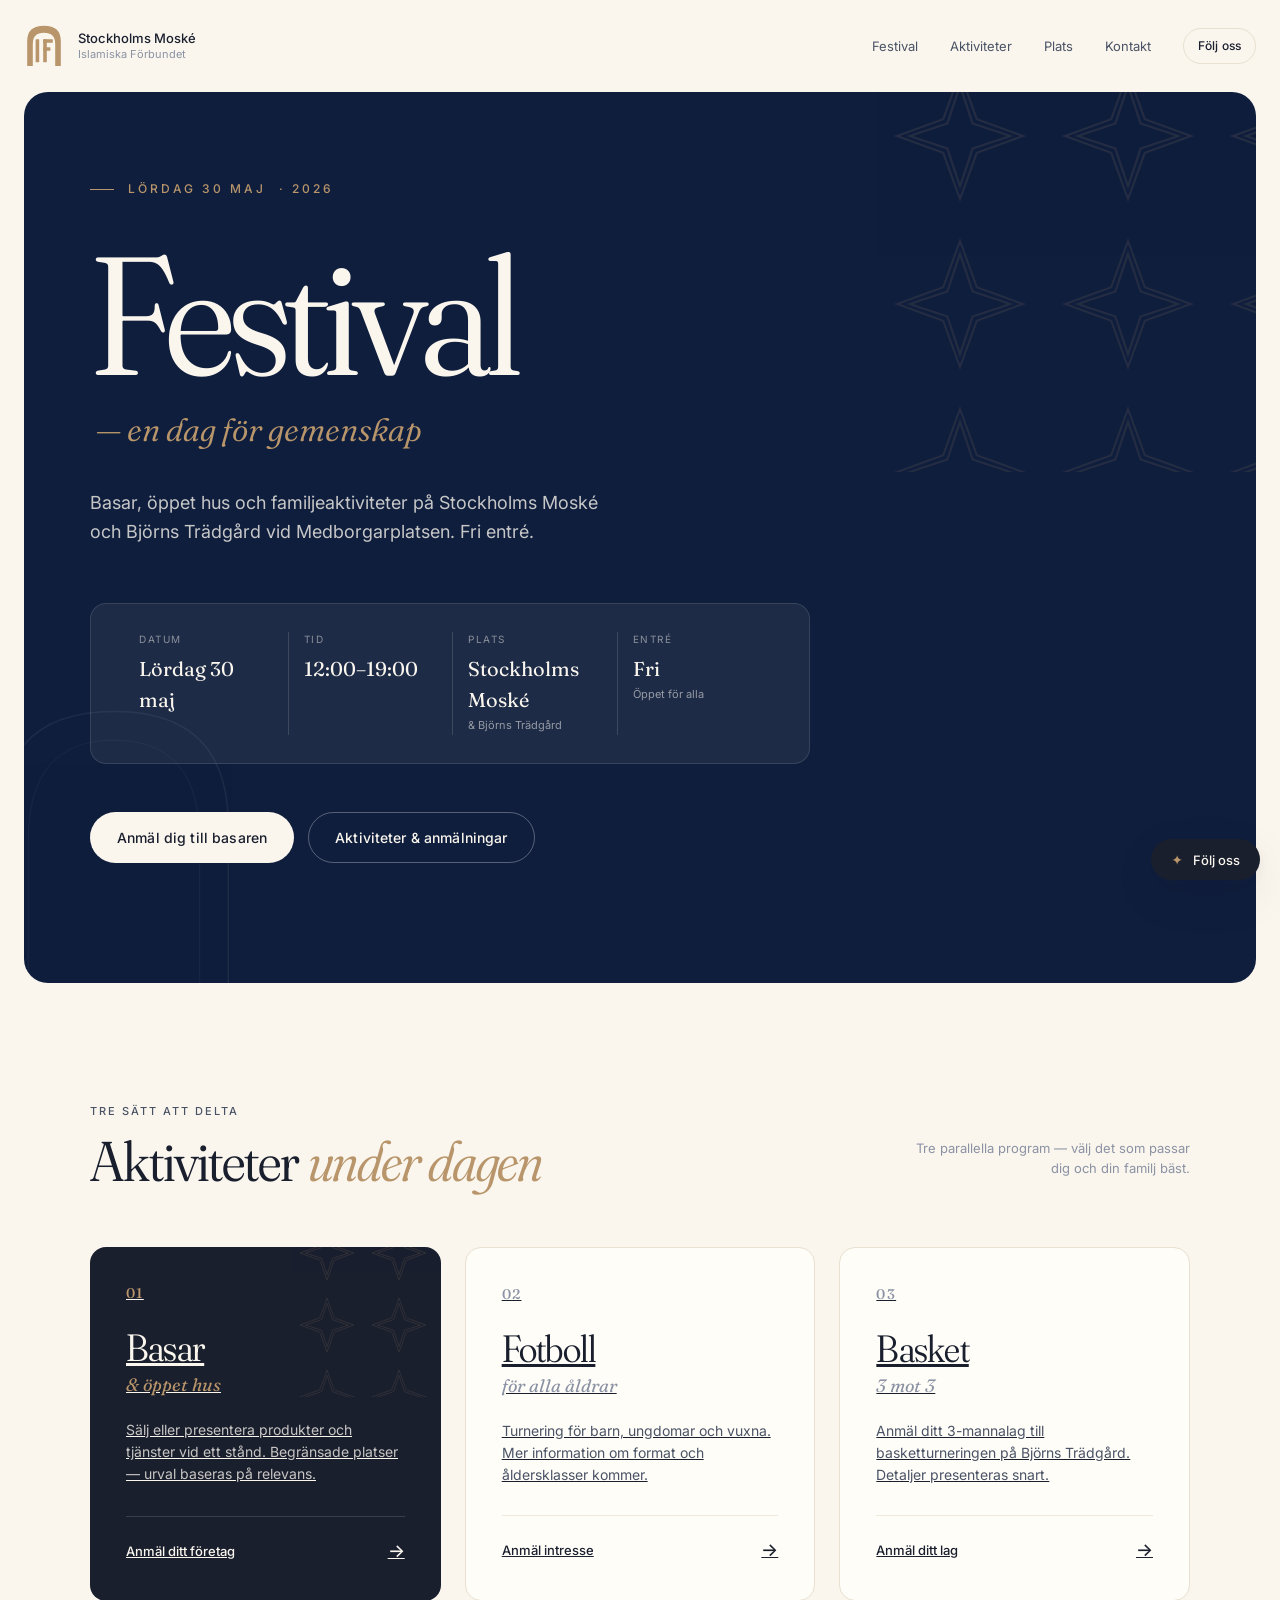
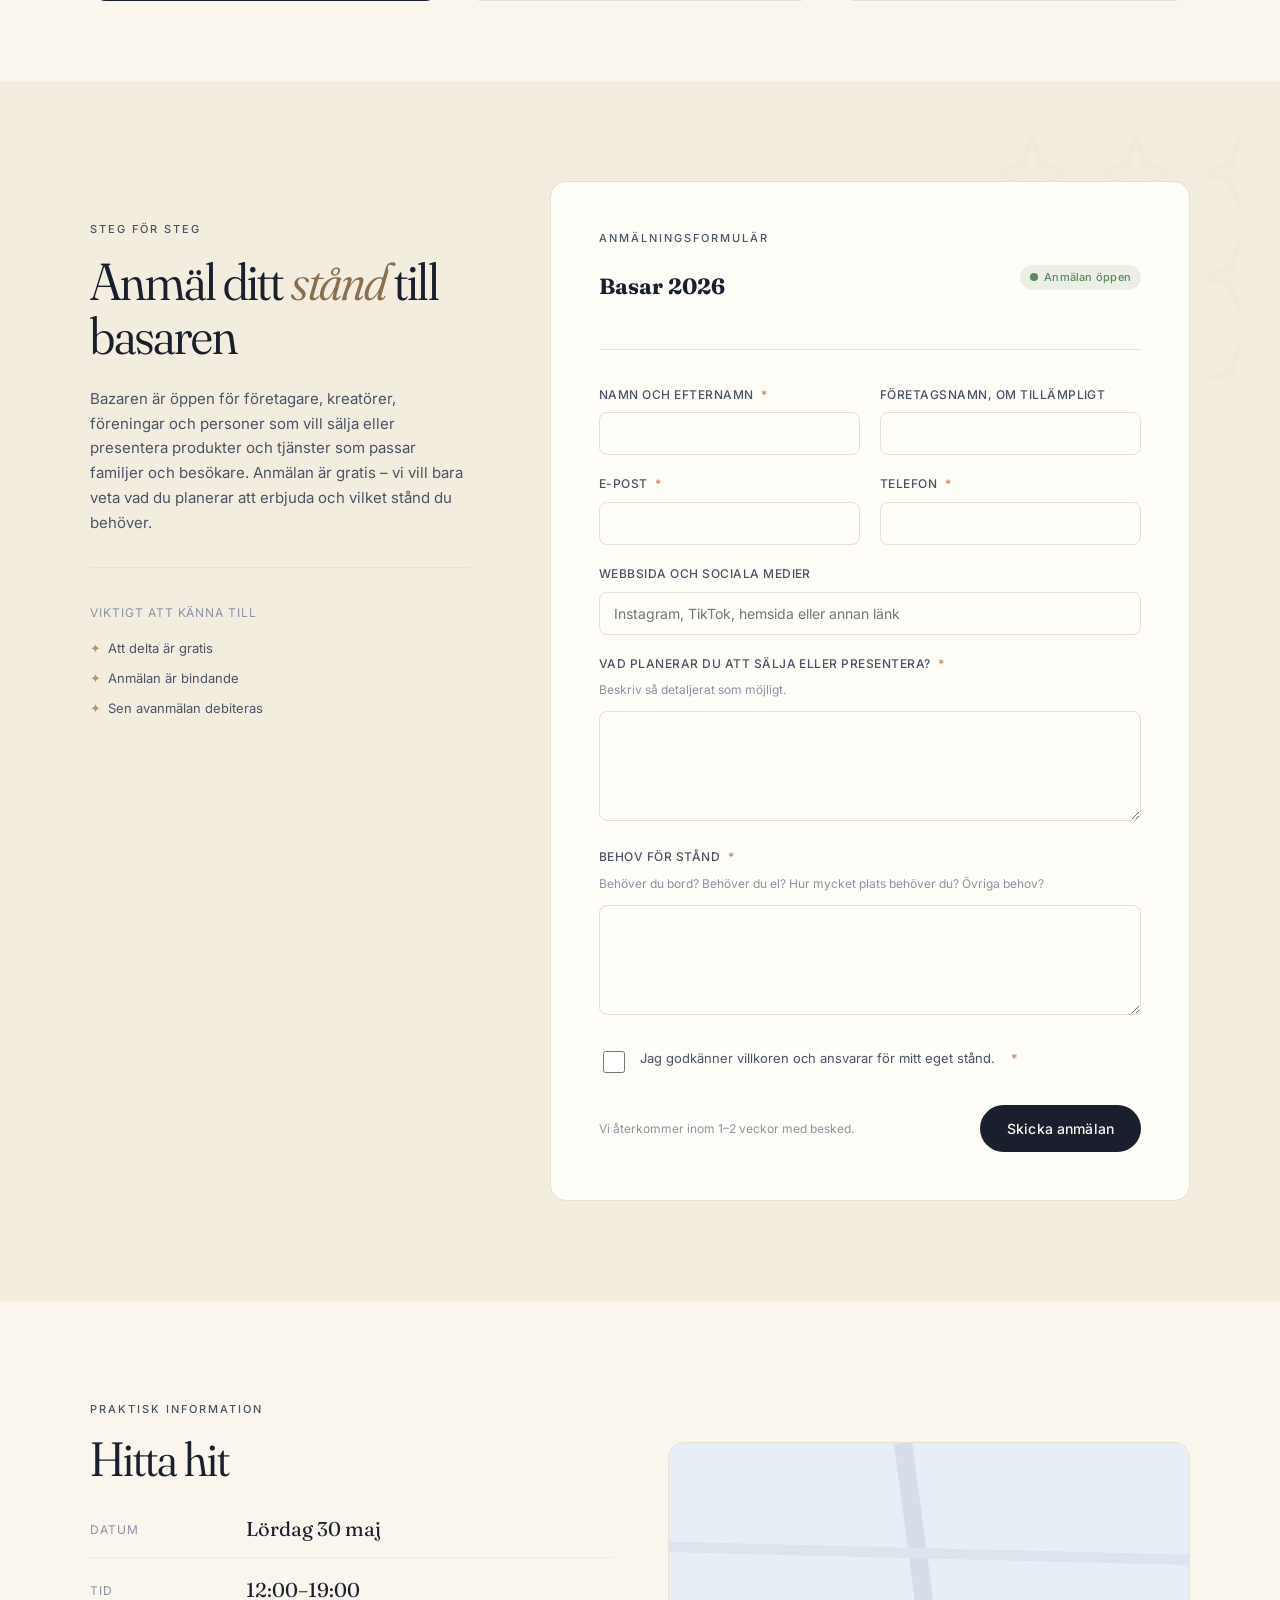
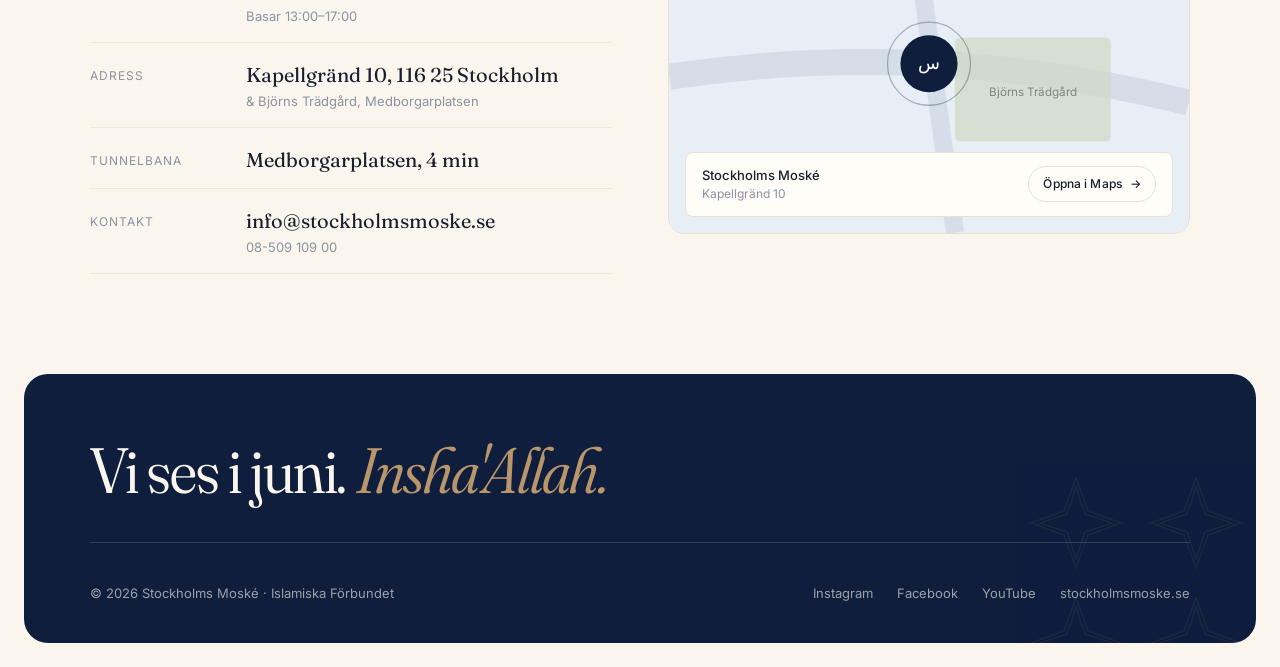
==== commit 8eff6262: "Wire up Islamiska Förbundet logo (placeholder SVG) Replaces the "س" disc placeholder in the public n" ====
--- a/bajram-basar/index.html
+++ b/bajram-basar/index.html
@@ -42,7 +42,7 @@
   <!-- ───────── Top nav ───────── -->
   <header class="site-header" role="banner">
     <a class="site-logo" href="https://stockholmsmoske.se" aria-label="Stockholms Moské – startsida">
-      <span class="site-logo__mark" aria-hidden="true">س</span>
+      <img src="assets/logo.svg" alt="" class="site-logo__mark" width="40" height="44">
       <span class="site-logo__text">
         <span class="site-logo__name">Stockholms Moské</span>
         <span class="site-logo__sub">Islamiska Förbundet</span>
--- a/bajram-basar/styles.css
+++ b/bajram-basar/styles.css
@@ -341,17 +341,11 @@
   color: inherit;
 }
 .site-logo__mark {
-  width: 40px; height: 40px;
-  border-radius: 50%;
-  background: var(--blue-deep);
-  color: var(--cream);
-  display: flex;
-  align-items: center;
-  justify-content: center;
-  font-family: var(--font-display);
-  font-size: 18px;
-  font-weight: 500;
+  width: 40px;
+  height: 44px;
   flex-shrink: 0;
+  display: block;
+  object-fit: contain;
 }
 .site-logo__text { display: flex; flex-direction: column; line-height: 1.3; }
 .site-logo__name { font-size: 13px; font-weight: 500; }
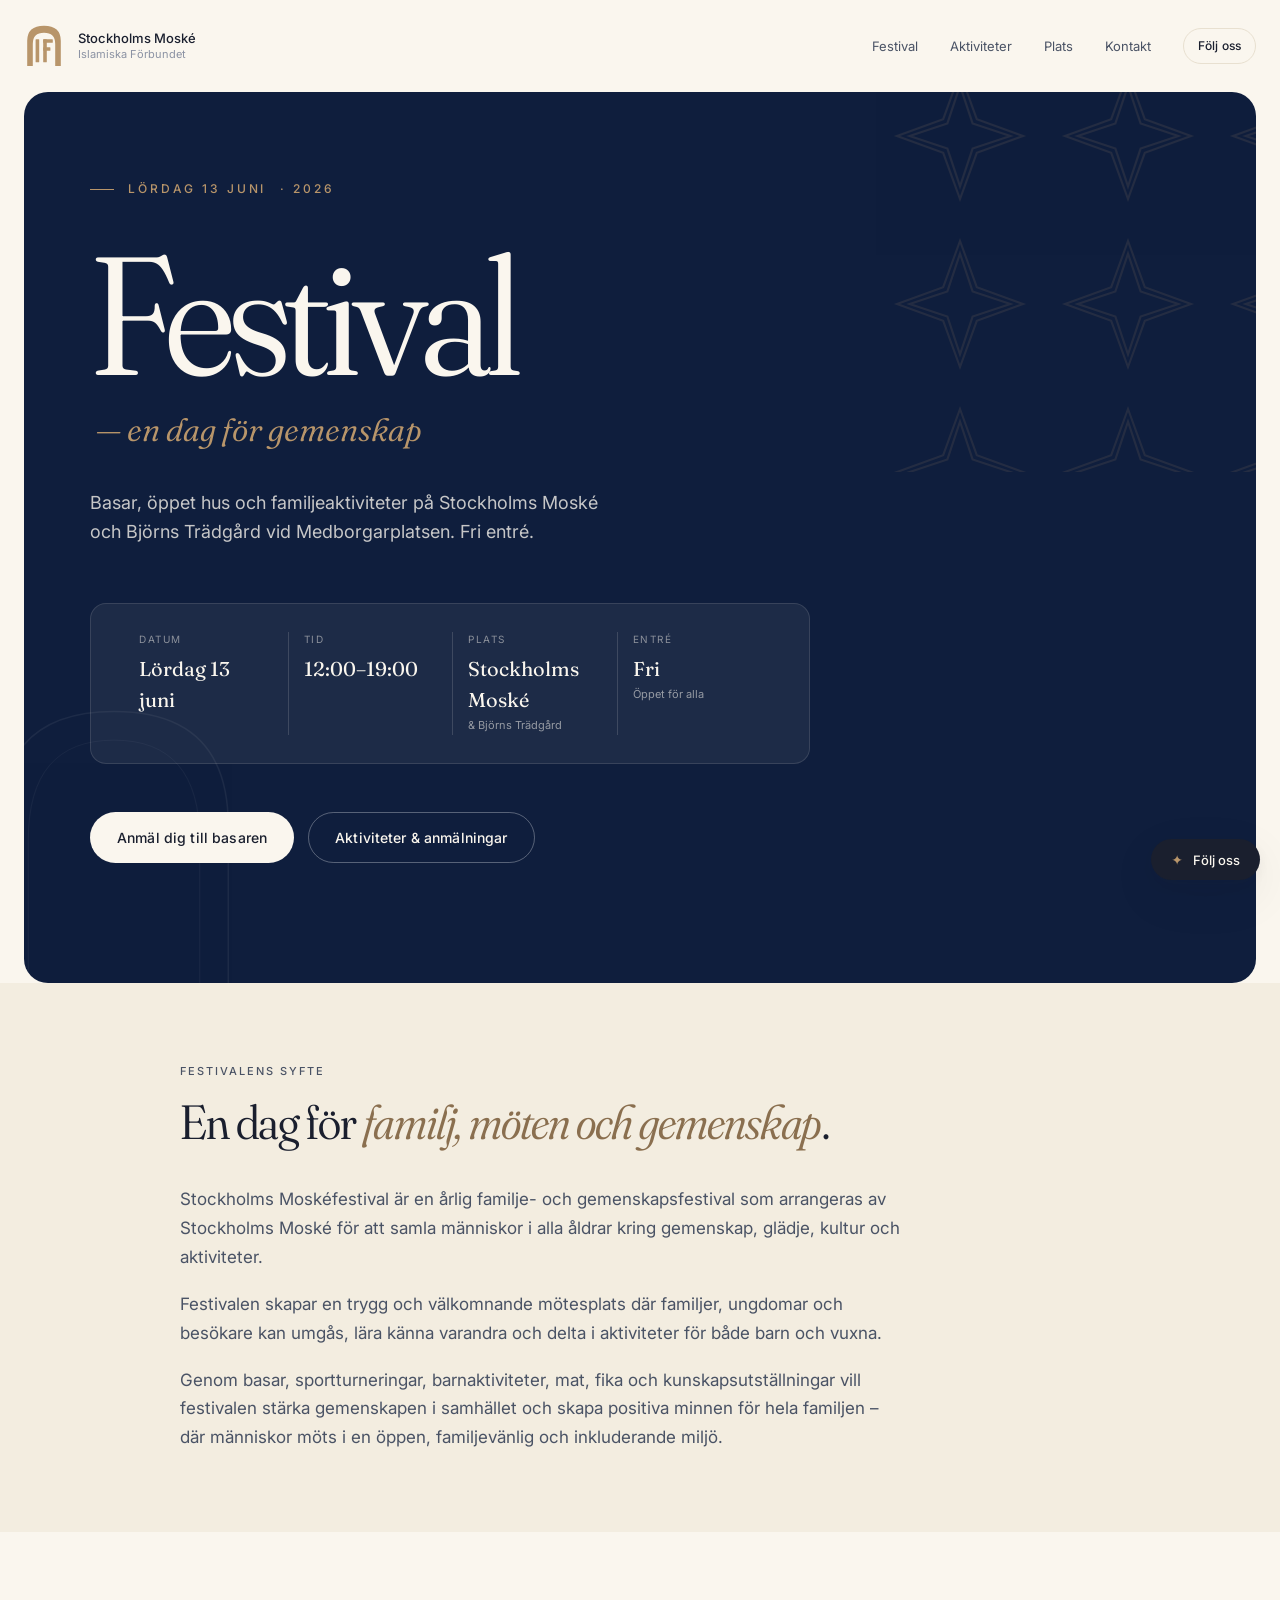
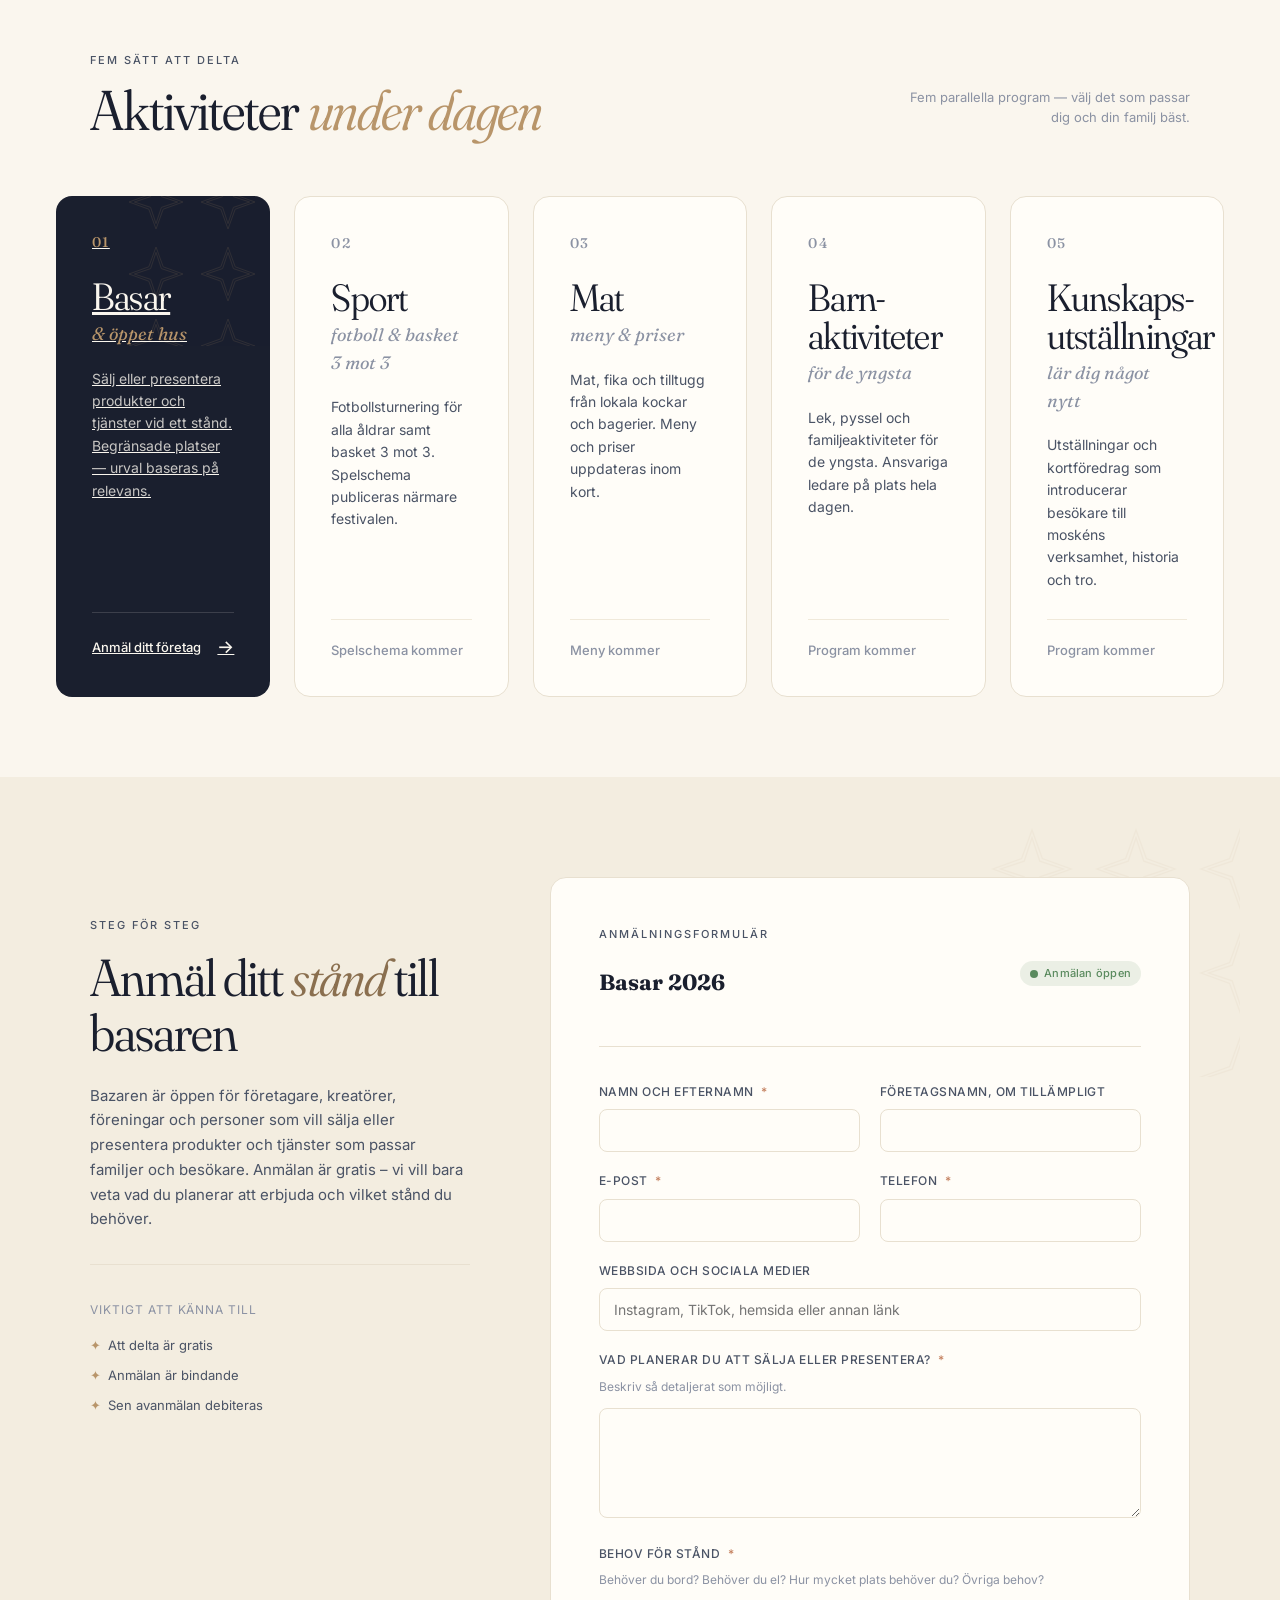
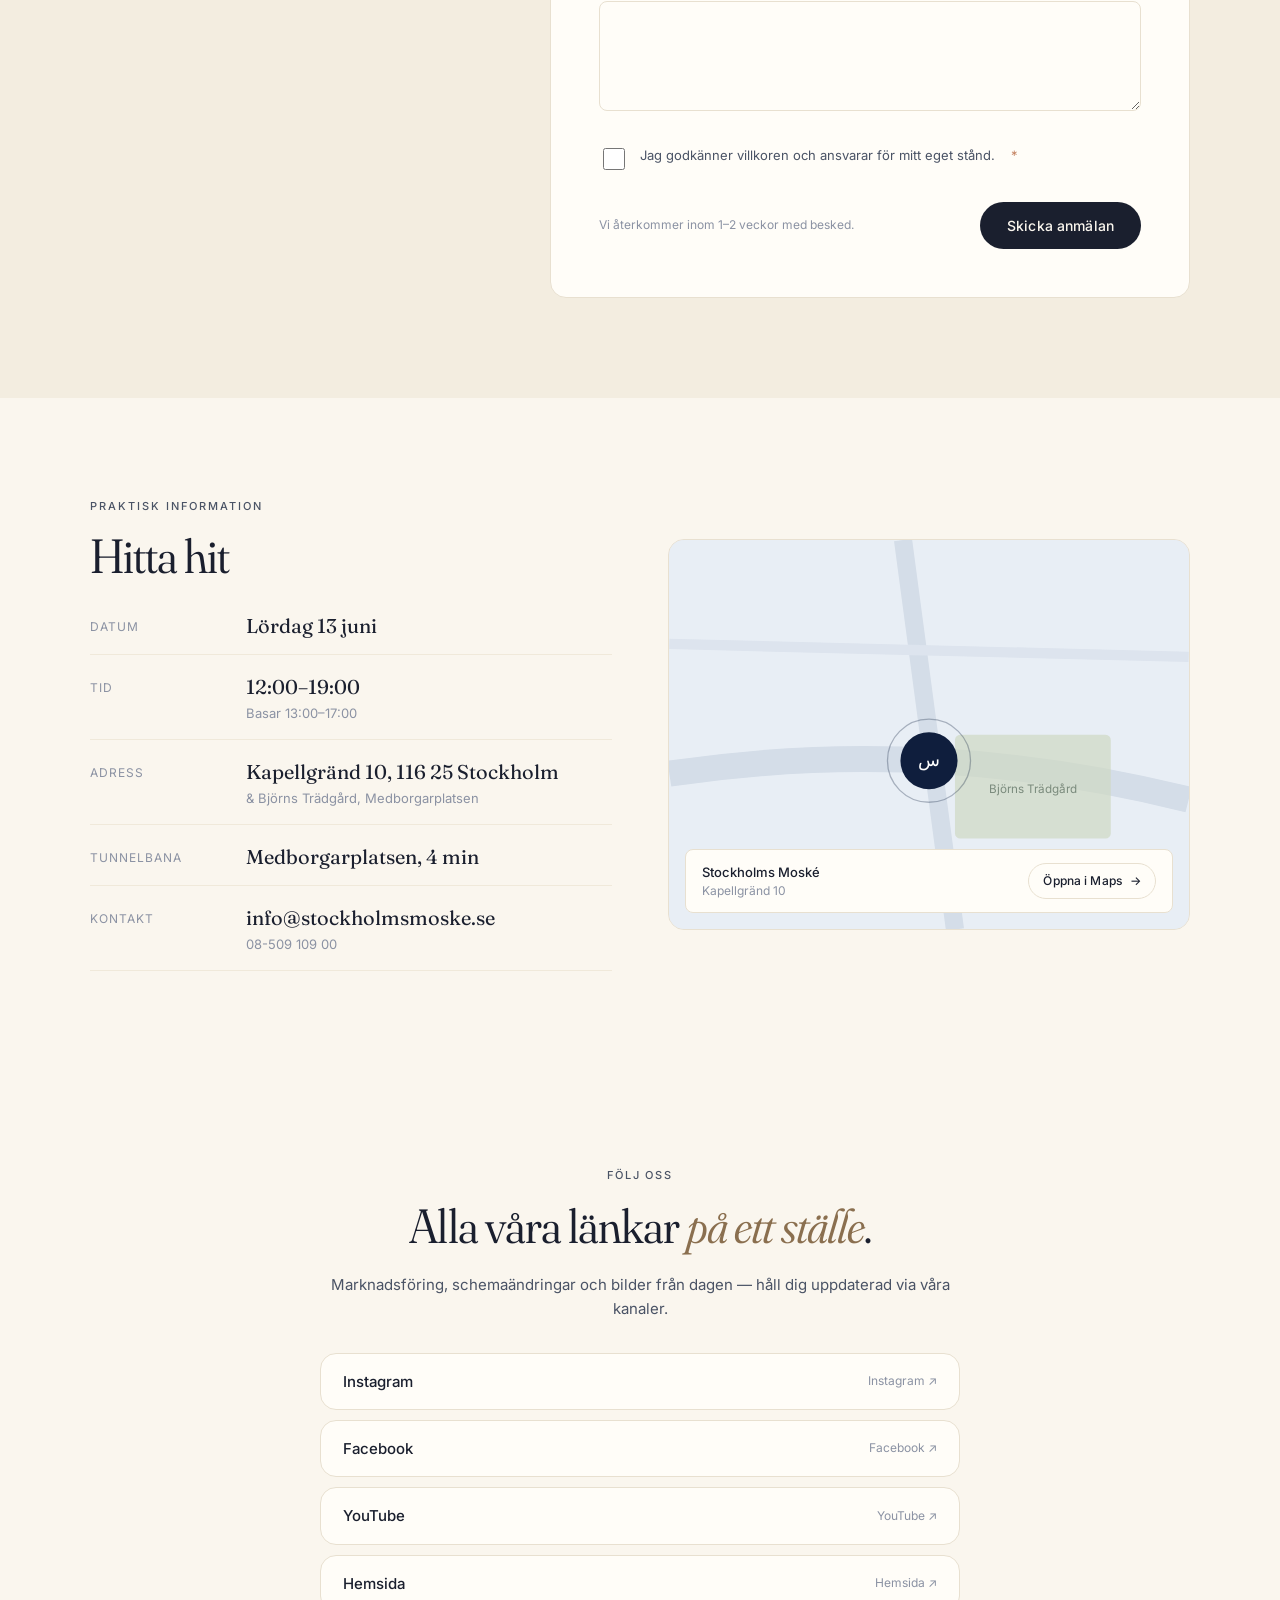
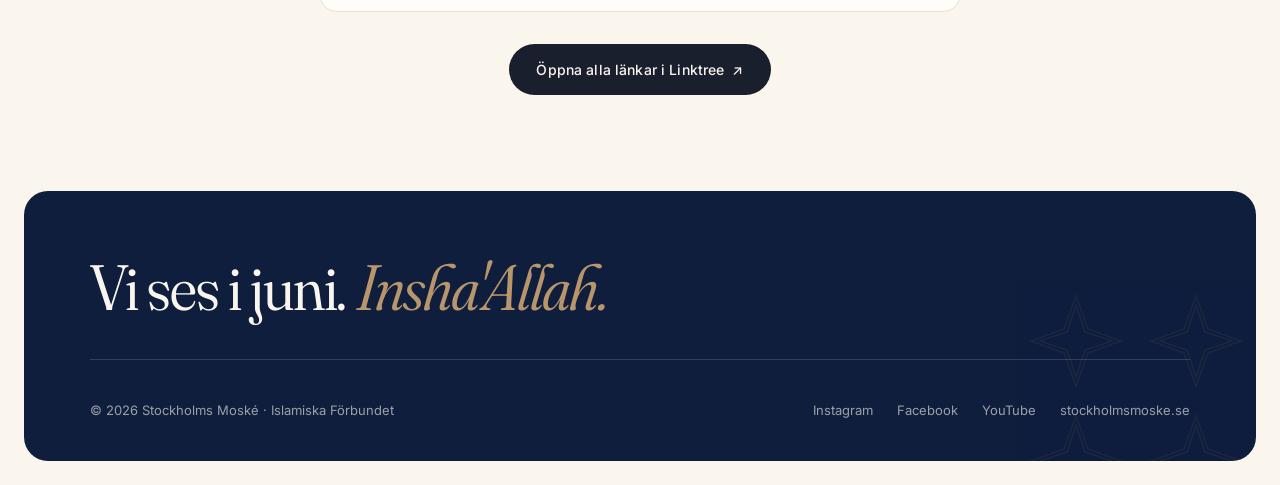
==== commit e84c842b: "Apply feedback: Syfte, 5 aktivitetskort, Linktree, datum 13 juni Stakeholder-feedback från kommittén" ====
--- a/bajram-basar/index.html
+++ b/bajram-basar/index.html
@@ -4,8 +4,8 @@
   <meta charset="utf-8">
   <meta name="viewport" content="width=device-width, initial-scale=1, viewport-fit=cover">
 
-  <title>Stockholms Moské Festival — Lördag 30 maj 2026</title>
-  <meta name="description" content="Festival på Stockholms Moské och Björns Trädgård vid Medborgarplatsen, lördag 30 maj 2026. Basar, öppet hus och familjeaktiviteter. Fri entré.">
+  <title>Stockholms Moské Festival — Lördag 13 juni 2026</title>
+  <meta name="description" content="Festival på Stockholms Moské och Björns Trädgård vid Medborgarplatsen, lördag 13 juni 2026. Basar, öppet hus och familjeaktiviteter. Fri entré.">
 
   <meta name="theme-color" content="#0f1e3d">
   <meta name="robots" content="index,follow">
@@ -14,14 +14,14 @@
   <meta property="og:type" content="website">
   <meta property="og:locale" content="sv_SE">
   <meta property="og:site_name" content="Stockholms Moské">
-  <meta property="og:title" content="Stockholms Moské Festival — Lördag 30 maj 2026">
+  <meta property="og:title" content="Stockholms Moské Festival — Lördag 13 juni 2026">
   <meta property="og:description" content="Festival på Stockholms Moské och Björns Trädgård. Basar, öppet hus och familjeaktiviteter. Fri entré.">
   <meta property="og:image" content="assets/og-festival.jpg">
   <meta property="og:url" content="https://stockholmsmoske.karimkhalil.se/bajram-basar/">
 
   <!-- Twitter card -->
   <meta name="twitter:card" content="summary_large_image">
-  <meta name="twitter:title" content="Stockholms Moské Festival — Lördag 30 maj 2026">
+  <meta name="twitter:title" content="Stockholms Moské Festival — Lördag 13 juni 2026">
   <meta name="twitter:description" content="Festival på Stockholms Moské och Björns Trädgård. Basar, öppet hus och familjeaktiviteter. Fri entré.">
   <meta name="twitter:image" content="assets/og-festival.jpg">
 
@@ -113,21 +113,36 @@
       </div>
     </section>
 
+    <!-- ───────── Syfte ───────── -->
+    <section id="syfte" class="purpose" aria-labelledby="purpose-title">
+      <div class="purpose__inner">
+        <p class="eyebrow" style="margin: 0 0 16px;">Festivalens syfte</p>
+        <h2 id="purpose-title" class="purpose__title">
+          En dag för <em>familj, möten och gemenskap</em>.
+        </h2>
+        <div class="purpose__body" data-bind="purposeText">
+          <p>Stockholms Moskéfestival är en årlig familje- och gemenskapsfestival som arrangeras av Stockholms Moské för att samla människor i alla åldrar kring gemenskap, glädje, kultur och aktiviteter.</p>
+          <p>Festivalen skapar en trygg och välkomnande mötesplats där familjer, ungdomar och besökare kan umgås, lära känna varandra och delta i aktiviteter för både barn och vuxna.</p>
+          <p>Genom basar, sportturneringar, barnaktiviteter, mat, fika och kunskapsutställningar vill festivalen stärka gemenskapen i samhället och skapa positiva minnen för hela familjen – där människor möts i en öppen, familjevänlig och inkluderande miljö.</p>
+        </div>
+      </div>
+    </section>
+
     <!-- ───────── Activities ───────── -->
     <section id="aktiviteter" class="activities" aria-labelledby="activities-title">
       <div class="activities__head">
         <div>
-          <p class="eyebrow" style="margin: 0 0 12px;">Tre sätt att delta</p>
+          <p class="eyebrow" style="margin: 0 0 12px;">Fem sätt att delta</p>
           <h2 id="activities-title" class="activities__title">
             Aktiviteter <em>under dagen</em>
           </h2>
         </div>
         <p class="activities__sub">
-          Tre parallella program — välj det som passar dig och din familj bäst.
+          Fem parallella program — välj det som passar dig och din familj bäst.
         </p>
       </div>
 
-      <div class="activities__grid">
+      <div class="activities__grid activities__grid--5">
         <a href="#anmal" class="activity-card activity-card--highlight">
           <svg class="activity-card__ornament" width="180" height="180" viewBox="0 0 100 100" aria-hidden="true">
             <defs>
@@ -141,7 +156,7 @@
           <div class="activity-card__body">
             <h3 class="activity-card__title">Basar</h3>
             <span class="activity-card__italic">&amp; öppet hus</span>
-            <p class="activity-card__desc">Sälj eller presentera produkter och tjänster vid ett stånd. Begränsade platser — urval baseras på relevans.</p>
+            <p class="activity-card__desc" data-bind="activityBazaarText">Sälj eller presentera produkter och tjänster vid ett stånd. Begränsade platser — urval baseras på relevans.</p>
           </div>
           <span class="activity-card__cta">
             <span>Anmäl ditt företag</span>
@@ -149,31 +164,53 @@
           </span>
         </a>
 
-        <a href="#fotboll" class="activity-card" data-future="fotboll">
+        <div class="activity-card" data-activity="sport">
           <span class="activity-card__num">02</span>
           <div class="activity-card__body">
-            <h3 class="activity-card__title">Fotboll</h3>
-            <span class="activity-card__italic">för alla åldrar</span>
-            <p class="activity-card__desc">Turnering för barn, ungdomar och vuxna. Mer information om format och åldersklasser kommer.</p>
-          </div>
-          <span class="activity-card__cta">
-            <span>Anmäl intresse</span>
-            <span class="activity-card__cta-arrow" aria-hidden="true">→</span>
+            <h3 class="activity-card__title">Sport</h3>
+            <span class="activity-card__italic">fotboll &amp; basket 3 mot 3</span>
+            <p class="activity-card__desc" data-bind="activitySportText">Fotbollsturnering för alla åldrar samt basket 3 mot 3. Spelschema publiceras närmare festivalen.</p>
+          </div>
+          <span class="activity-card__cta activity-card__cta--muted">
+            <span>Spelschema kommer</span>
           </span>
-        </a>
-
-        <a href="#basket" class="activity-card" data-future="basket">
+        </div>
+
+        <div class="activity-card" data-activity="mat">
           <span class="activity-card__num">03</span>
           <div class="activity-card__body">
-            <h3 class="activity-card__title">Basket</h3>
-            <span class="activity-card__italic">3 mot 3</span>
-            <p class="activity-card__desc">Anmäl ditt 3-mannalag till basketturneringen på Björns Trädgård. Detaljer presenteras snart.</p>
-          </div>
-          <span class="activity-card__cta">
-            <span>Anmäl ditt lag</span>
-            <span class="activity-card__cta-arrow" aria-hidden="true">→</span>
+            <h3 class="activity-card__title">Mat</h3>
+            <span class="activity-card__italic">meny &amp; priser</span>
+            <p class="activity-card__desc" data-bind="activityMatText">Mat, fika och tilltugg från lokala kockar och bagerier. Meny och priser uppdateras inom kort.</p>
+          </div>
+          <span class="activity-card__cta activity-card__cta--muted">
+            <span>Meny kommer</span>
           </span>
-        </a>
+        </div>
+
+        <div class="activity-card" data-activity="barn">
+          <span class="activity-card__num">04</span>
+          <div class="activity-card__body">
+            <h3 class="activity-card__title">Barn­aktiviteter</h3>
+            <span class="activity-card__italic">för de yngsta</span>
+            <p class="activity-card__desc" data-bind="activityKidsText">Lek, pyssel och familjeaktiviteter för de yngsta. Ansvariga ledare på plats hela dagen.</p>
+          </div>
+          <span class="activity-card__cta activity-card__cta--muted">
+            <span>Program kommer</span>
+          </span>
+        </div>
+
+        <div class="activity-card" data-activity="kunskap">
+          <span class="activity-card__num">05</span>
+          <div class="activity-card__body">
+            <h3 class="activity-card__title">Kunskaps­utställningar</h3>
+            <span class="activity-card__italic">lär dig något nytt</span>
+            <p class="activity-card__desc" data-bind="activityKnowledgeText">Utställningar och kortföredrag som introducerar besökare till moskéns verksamhet, historia och tro.</p>
+          </div>
+          <span class="activity-card__cta activity-card__cta--muted">
+            <span>Program kommer</span>
+          </span>
+        </div>
       </div>
     </section>
 
@@ -295,6 +332,21 @@
             </a>
           </div>
         </div>
+      </div>
+    </section>
+
+    <!-- ───────── Linktree / följ oss ───────── -->
+    <section id="folj-oss" class="linktree" aria-labelledby="linktree-title">
+      <div class="linktree__inner">
+        <p class="eyebrow" style="margin: 0 0 16px;">Följ oss</p>
+        <h2 id="linktree-title" class="linktree__title">
+          Alla våra länkar <em>på ett ställe</em>.
+        </h2>
+        <p class="linktree__lede">Marknadsföring, schemaändringar och bilder från dagen — håll dig uppdaterad via våra kanaler.</p>
+        <div id="linktree-list" class="linktree__list" role="list"></div>
+        <a id="linktree-cta" class="btn btn-primary linktree__cta" href="#" target="_blank" rel="noopener" hidden>
+          Öppna alla länkar i Linktree <span aria-hidden="true">↗</span>
+        </a>
       </div>
     </section>
 
--- a/bajram-basar/styles.css
+++ b/bajram-basar/styles.css
@@ -537,6 +537,25 @@
   max-width: 1100px;
   margin: 0 auto;
 }
+/* 5-kort rutnät: 5 i rad på bred desktop, 2-3 på tablet, 1 på mobil */
+.activities__grid--5 {
+  grid-template-columns: repeat(5, 1fr);
+  max-width: 1280px;
+}
+@media (max-width: 1200px) {
+  .activities__grid--5 { grid-template-columns: repeat(3, 1fr); max-width: 1100px; }
+}
+@media (max-width: 900px) {
+  .activities__grid--5 { grid-template-columns: repeat(2, 1fr); }
+}
+@media (max-width: 600px) {
+  .activities__grid--5 { grid-template-columns: 1fr; }
+}
+.activity-card__cta--muted {
+  color: var(--ink-muted);
+  cursor: default;
+}
+.activity-card--highlight .activity-card__cta--muted { color: rgba(250, 246, 238, 0.6); }
 
 .activity-card {
   background: var(--paper);
@@ -618,6 +637,111 @@
   .activities__head { flex-direction: column; align-items: flex-start; margin-bottom: 32px; }
   .activities__sub { text-align: left; }
   .activities__grid { grid-template-columns: 1fr; }
+}
+
+/* ──────────────── Syfte (purpose) section ──────────────── */
+.purpose {
+  padding: 80px 56px;
+  background: var(--cream-deep);
+}
+.purpose__inner {
+  max-width: 920px;
+  margin: 0 auto;
+}
+.purpose__title {
+  font-family: var(--font-display);
+  font-weight: 350;
+  letter-spacing: -0.02em;
+  font-variation-settings: "opsz" 144, "SOFT" 50;
+  font-size: clamp(32px, 5vw, 48px);
+  line-height: 1.1;
+  margin: 0 0 36px;
+  max-width: 720px;
+}
+.purpose__title em {
+  font-style: italic;
+  font-weight: 350;
+  color: var(--brass-deep);
+}
+.purpose__body {
+  font-size: 17px;
+  line-height: 1.7;
+  color: var(--ink-soft);
+  max-width: 720px;
+}
+.purpose__body p { margin: 0 0 18px; }
+.purpose__body p:last-child { margin-bottom: 0; }
+@media (max-width: 768px) {
+  .purpose { padding: 56px 24px; }
+  .purpose__body { font-size: 16px; }
+}
+
+/* ──────────────── Linktree section ──────────────── */
+.linktree {
+  padding: 96px 56px;
+  background: var(--cream);
+  text-align: center;
+}
+.linktree__inner {
+  max-width: 640px;
+  margin: 0 auto;
+}
+.linktree__title {
+  font-family: var(--font-display);
+  font-weight: 350;
+  letter-spacing: -0.02em;
+  font-variation-settings: "opsz" 144, "SOFT" 50;
+  font-size: clamp(32px, 5vw, 48px);
+  line-height: 1.1;
+  margin: 0 0 20px;
+}
+.linktree__title em {
+  font-style: italic;
+  font-weight: 350;
+  color: var(--brass-deep);
+}
+.linktree__lede {
+  font-size: 15px;
+  line-height: 1.6;
+  color: var(--ink-soft);
+  margin: 0 0 32px;
+}
+.linktree__list {
+  display: flex;
+  flex-direction: column;
+  gap: 10px;
+  margin: 0 0 24px;
+}
+.linktree__link {
+  display: flex;
+  align-items: center;
+  justify-content: space-between;
+  padding: 16px 22px;
+  background: var(--paper);
+  border: 1px solid var(--line);
+  border-radius: var(--radius-lg);
+  color: var(--ink);
+  text-decoration: none;
+  font-size: 15px;
+  font-weight: 500;
+  transition: all 160ms;
+}
+.linktree__link:hover {
+  border-color: var(--brass);
+  transform: translateY(-1px);
+  box-shadow: var(--shadow-sm);
+}
+.linktree__link-meta {
+  font-size: 12px;
+  color: var(--ink-muted);
+  letter-spacing: 0;
+  font-weight: 400;
+}
+.linktree__cta {
+  margin-top: 8px;
+}
+@media (max-width: 768px) {
+  .linktree { padding: 64px 24px; }
 }
 
 /* ──────────────── Form section ──────────────── */
